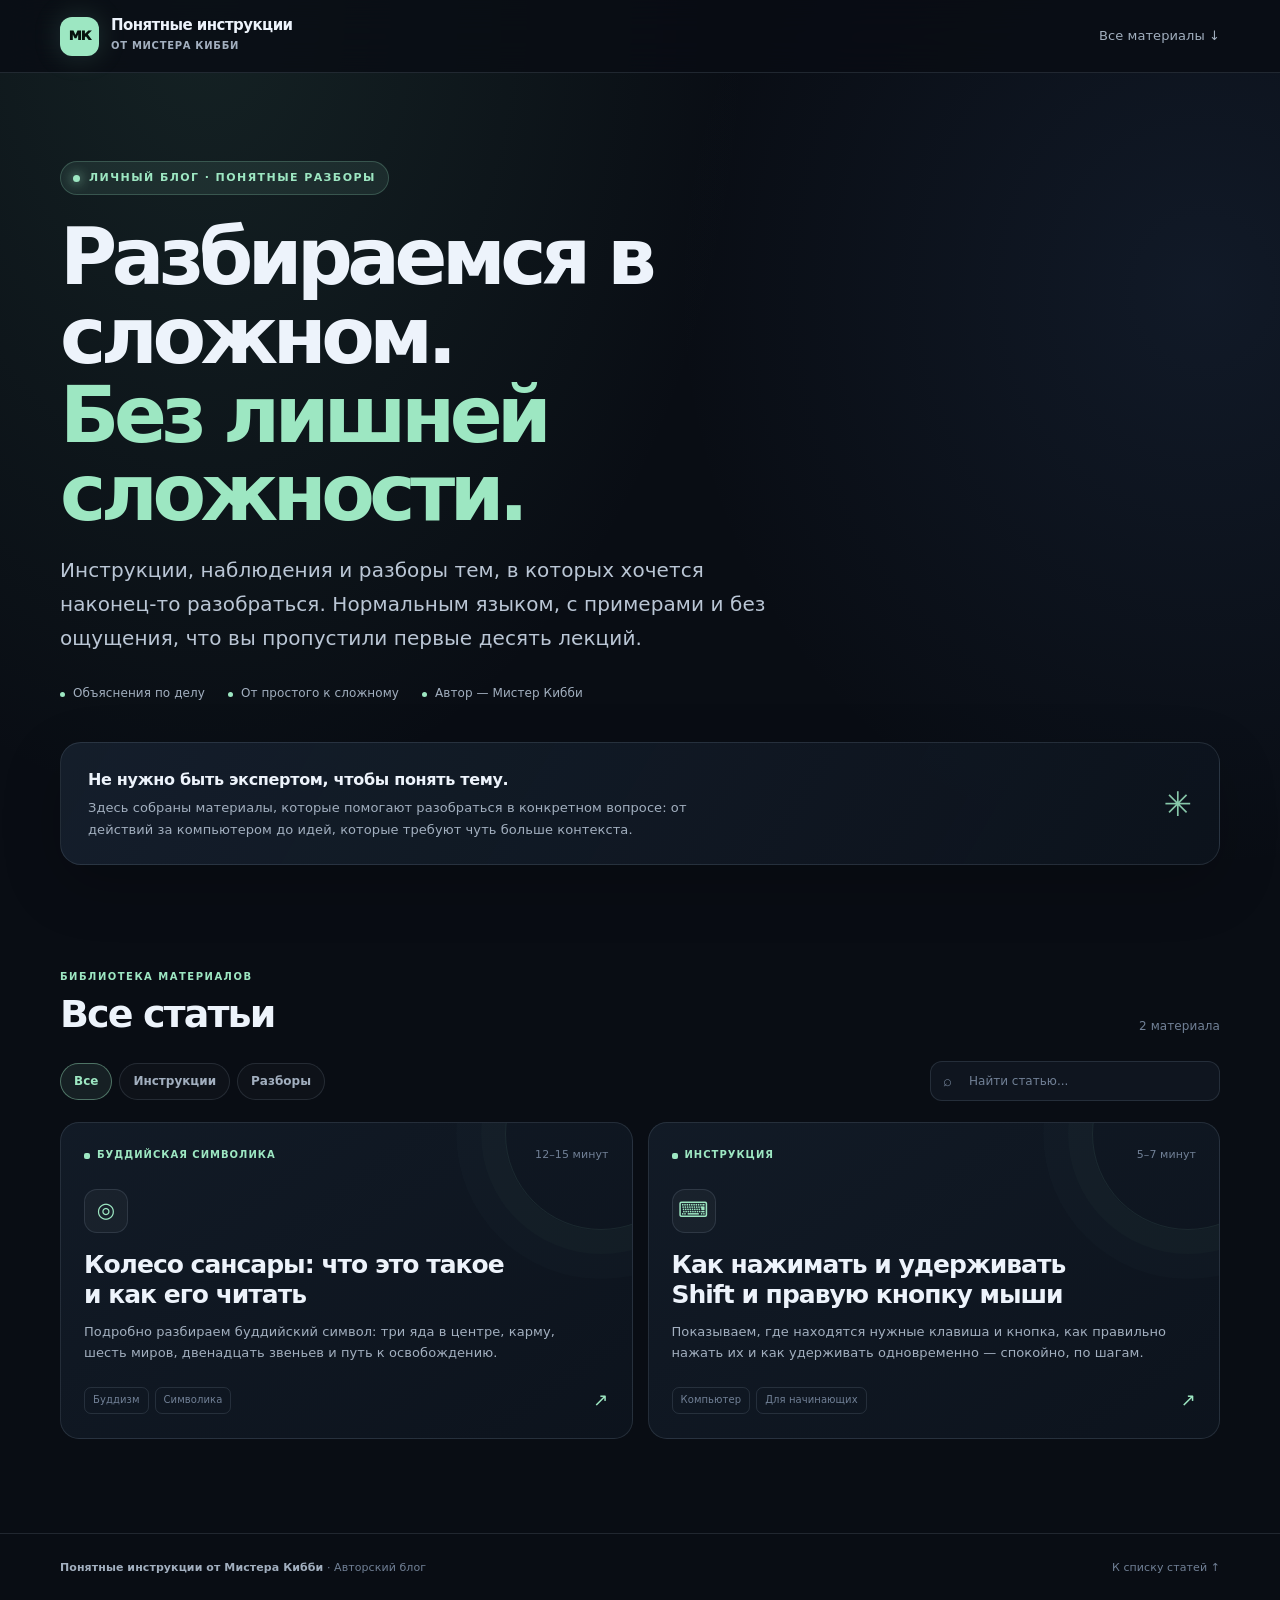
==== index.html @ 91b8ca70 "Fix homepage spacing and article search visibility" ====
<!doctype html>
<html lang="ru">
<head>
  <meta charset="utf-8">
  <meta name="viewport" content="width=device-width, initial-scale=1">
  <meta name="color-scheme" content="dark">
  <meta name="theme-color" content="#090d14">
  <meta name="description" content="Понятные инструкции, разборы и интересные темы от Мистера Кибби. Объясняю сложное простым языком — без лишнего шума.">
  <title>Понятные инструкции от Мистера Кибби</title>
  <link rel="canonical" href="https://paulkibby.github.io/shift-guide/">
  <meta property="og:title" content="Понятные инструкции от Мистера Кибби">
  <meta property="og:description" content="Инструкции, разборы и интересные темы — понятно, спокойно и по делу.">
  <meta property="og:type" content="website">
  <style>
    :root {
      color-scheme: dark;
      --bg: #090d14;
      --surface: #101722;
      --surface-raised: #141e2b;
      --surface-hover: #192636;
      --text: #edf3fb;
      --muted: #a2afbf;
      --subtle: #718096;
      --line: rgba(174,194,218,.14);
      --accent: #9de7c2;
      --accent-soft: rgba(157,231,194,.09);
      --blue: #91baff;
      --amber: #ffd28a;
      --max: 1160px;
    }
    * { box-sizing: border-box; }
    html { scroll-behavior: smooth; }
    body {
      margin: 0;
      min-height: 100vh;
      color: var(--text);
      background:
        radial-gradient(ellipse at 16% 0%, rgba(80,143,119,.16), transparent 34rem),
        radial-gradient(ellipse at 94% 18%, rgba(74,116,180,.12), transparent 33rem),
        var(--bg);
      font: 16px/1.65 Inter, ui-sans-serif, system-ui, -apple-system, BlinkMacSystemFont, "Segoe UI", sans-serif;
      letter-spacing: .005em;
    }
    a { color: inherit; text-decoration: none; }
    a:focus-visible, button:focus-visible, input:focus-visible {
      outline: 2px solid var(--accent);
      outline-offset: 4px;
    }
    button, input { font: inherit; }
    .wrap { width: min(var(--max), calc(100% - 44px)); margin-inline: auto; }
    .topbar {
      position: sticky; top: 0; z-index: 20;
      background: rgba(9,13,20,.82);
      backdrop-filter: blur(18px);
      border-bottom: 1px solid var(--line);
    }
    .topbar-inner { min-height: 72px; display: flex; align-items: center; justify-content: space-between; gap: 22px; }
    .brand { display: inline-flex; align-items: center; gap: 12px; min-width: 0; font-weight: 780; letter-spacing: -.035em; }
    .brand-mark {
      width: 39px; height: 39px; display: grid; place-items: center; flex: 0 0 auto;
      border-radius: 12px; color: #07120d; background: var(--accent);
      font-size: 13px; font-weight: 950; letter-spacing: -.08em;
      box-shadow: 0 0 28px rgba(157,231,194,.17);
    }
    .brand-name { display: block; line-height: 1.15; font-size: 15px; }
    .brand-by { display: block; margin-top: 4px; color: var(--muted); font-size: 10px; font-weight: 650; letter-spacing: .07em; text-transform: uppercase; }
    .top-link { color: var(--muted); font-size: 13px; }
    .top-link:hover { color: var(--accent); }
    .hero { padding: 88px 0 61px; }
    .eyebrow {
      display: inline-flex; align-items: center; gap: 9px;
      padding: 7px 12px; border: 1px solid rgba(157,231,194,.22);
      border-radius: 999px; background: var(--accent-soft);
      color: var(--accent); font-size: 11px; font-weight: 850;
      letter-spacing: .13em; text-transform: uppercase;
    }
    .eyebrow::before { content: ""; width: 7px; height: 7px; border-radius: 50%; background: var(--accent); box-shadow: 0 0 12px var(--accent); }
    h1 { max-width: 850px; margin: 23px 0 17px; font-size: clamp(43px,7vw,78px); line-height: 1.01; letter-spacing: -.07em; }
    h1 span { color: var(--accent); }
    .hero-copy { max-width: 710px; color: #bac6d5; font-size: clamp(17px,2vw,20px); line-height: 1.7; }
    .hero-bottom { display: flex; flex-wrap: wrap; align-items: center; gap: 12px 23px; margin-top: 29px; color: var(--muted); font-size: 12px; }
    .hero-bottom span { display: inline-flex; align-items: center; gap: 8px; }
    .dot { width: 5px; height: 5px; border-radius: 50%; background: var(--accent); }
    .intro-panel {
      display: grid; grid-template-columns: minmax(0,1fr) auto; align-items: center; gap: 28px;
      margin-top: 38px;
      padding: 24px 27px; border: 1px solid var(--line); border-radius: 21px;
      background: linear-gradient(120deg,rgba(21,31,44,.96),rgba(13,20,30,.82));
      box-shadow: 0 20px 60px rgba(0,0,0,.2);
    }
    .intro-panel strong { display: block; margin-bottom: 4px; font-size: 16px; letter-spacing: -.02em; }
    .intro-panel p { max-width: 650px; margin: 0; color: var(--muted); font-size: 13px; }
    .intro-mark { color: var(--accent); font-size: 34px; opacity: .85; }
    .library { padding: 43px 0 94px; }
    .library-head { display: flex; align-items: end; justify-content: space-between; gap: 24px; margin-bottom: 22px; }
    .section-kicker { color: var(--accent); font-size: 10px; font-weight: 850; letter-spacing: .15em; text-transform: uppercase; }
    h2 { margin: 7px 0 0; font-size: clamp(27px,4vw,38px); letter-spacing: -.05em; line-height: 1.15; }
    .count { color: var(--subtle); font-size: 12px; white-space: nowrap; }
    .toolbar { display: flex; align-items: center; justify-content: space-between; gap: 14px; margin: 25px 0 21px; }
    .filters { display: flex; flex-wrap: wrap; gap: 7px; }
    .filter {
      border: 1px solid var(--line); border-radius: 999px; padding: 8px 13px;
      color: var(--muted); background: rgba(255,255,255,.025);
      cursor: pointer; font-size: 12px; font-weight: 700; transition: .18s ease;
    }
    .filter:hover { border-color: rgba(157,231,194,.45); color: var(--text); }
    .filter[aria-pressed="true"] { border-color: rgba(157,231,194,.42); color: var(--accent); background: var(--accent-soft); }
    .search { position: relative; width: min(100%,290px); }
    .search input {
      width: 100%; min-height: 40px; padding: 9px 13px 9px 38px;
      border: 1px solid var(--line); border-radius: 12px;
      background: rgba(16,23,34,.88); color: var(--text); font-size: 12px;
    }
    .search input::placeholder { color: var(--subtle); }
    .search-icon { position: absolute; left: 13px; top: 50%; transform: translateY(-50%); color: var(--subtle); font-size: 15px; pointer-events: none; }
    .article-grid { display: grid; grid-template-columns: repeat(2,minmax(0,1fr)); gap: 15px; }
    .article-card {
      position: relative; display: flex; flex-direction: column; min-height: 290px;
      overflow: hidden; padding: 23px; border: 1px solid var(--line); border-radius: 19px;
      background: linear-gradient(145deg,rgba(18,27,39,.98),rgba(13,20,30,.96));
      transition: transform .2s ease,border-color .2s ease,background .2s ease;
    }
    .article-card:hover { transform: translateY(-3px); border-color: rgba(157,231,194,.34); background: linear-gradient(145deg,#172333,#101925); }
    .article-card[hidden] { display: none !important; }
    .article-card::after {
      content: ""; position: absolute; right: -65px; top: -85px; width: 190px; height: 190px;
      border: 1px solid rgba(157,231,194,.09); border-radius: 50%;
      box-shadow: 0 0 0 24px rgba(157,231,194,.018),0 0 0 49px rgba(157,231,194,.012);
      pointer-events: none;
    }
    .card-top { display: flex; align-items: center; justify-content: space-between; gap: 10px; }
    .category {
      display: inline-flex; align-items: center; gap: 7px;
      color: var(--accent); font-size: 10px; font-weight: 850;
      letter-spacing: .1em; text-transform: uppercase;
    }
    .category::before { content: ""; width: 6px; height: 6px; border-radius: 2px; background: currentColor; }
    .read-time { color: var(--subtle); font-size: 11px; }
    .card-icon {
      display: grid; place-items: center; width: 44px; height: 44px; margin: 24px 0 17px;
      border: 1px solid var(--line); border-radius: 13px;
      background: rgba(255,255,255,.035); color: var(--accent); font-size: 21px;
    }
    .article-card h3 { max-width: 440px; margin: 0 0 10px; font-size: clamp(20px,2.5vw,25px); line-height: 1.22; letter-spacing: -.04em; }
    .article-card p { max-width: 510px; margin: 0; color: var(--muted); font-size: 13px; line-height: 1.65; }
    .card-bottom { display: flex; align-items: center; justify-content: space-between; gap: 12px; margin-top: auto; padding-top: 22px; }
    .tags { display: flex; flex-wrap: wrap; gap: 6px; }
    .tag { padding: 4px 8px; border: 1px solid var(--line); border-radius: 7px; color: var(--subtle); font-size: 10px; }
    .card-arrow { color: var(--accent); font-size: 18px; transition: transform .18s ease; }
    .article-card:hover .card-arrow { transform: translateX(4px); }
    .empty {
      display: none; padding: 35px 20px; border: 1px dashed var(--line);
      border-radius: 16px; color: var(--muted); text-align: center; font-size: 13px;
    }
    .empty.visible { display: block; }
    footer { border-top: 1px solid var(--line); padding: 25px 0 35px; color: var(--subtle); font-size: 11px; }
    .footer-inner { display: flex; flex-wrap: wrap; justify-content: space-between; gap: 15px; }
    .footer-inner strong { color: var(--muted); font-weight: 700; }
    @media (max-width: 760px) {
      .hero { padding: 65px 0 45px; }
      .intro-panel { grid-template-columns: 1fr; gap: 10px; margin-top: 28px; }
      .intro-mark { display: none; }
      .toolbar { align-items: stretch; flex-direction: column-reverse; }
      .search { width: 100%; }
      .article-grid { grid-template-columns: 1fr; }
      .article-card { min-height: 260px; }
    }
    @media (max-width: 480px) {
      .wrap { width: min(100% - 28px,var(--max)); }
      .topbar-inner { min-height: 64px; }
      .brand-name { font-size: 13px; }
      .top-link { font-size: 11px; }
      .hero { padding-top: 54px; }
      h1 { font-size: clamp(41px,12vw,58px); }
      .intro-panel { padding: 19px; }
      .library { padding-top: 35px; }
      .library-head { align-items: start; flex-direction: column; gap: 7px; }
      .article-card { padding: 19px; }
    }
    @media (prefers-reduced-motion: reduce) {
      *,*::before,*::after { scroll-behavior: auto !important; transition-duration: .01ms !important; }
    }
  </style>
  <script type="application/ld+json">
  {
    "@context": "https://schema.org",
    "@type": "Blog",
    "name": "Понятные инструкции от Мистера Кибби",
    "description": "Инструкции, разборы и интересные темы простым языком.",
    "inLanguage": "ru"
  }
  </script>
</head>
<body>
  <header class="topbar">
    <div class="wrap topbar-inner">
      <a class="brand" href="./" aria-label="Понятные инструкции от Мистера Кибби">
        <span class="brand-mark">МК</span>
        <span><span class="brand-name">Понятные инструкции</span><span class="brand-by">от Мистера Кибби</span></span>
      </a>
      <a class="top-link" href="#articles">Все материалы ↓</a>
    </div>
  </header>

  <main>
    <section class="hero wrap">
      <div class="eyebrow">Личный блог · понятные разборы</div>
      <h1>Разбираемся в сложном.<br><span>Без лишней сложности.</span></h1>
      <p class="hero-copy">Инструкции, наблюдения и разборы тем, в которых хочется наконец-то разобраться. Нормальным языком, с примерами и без ощущения, что вы пропустили первые десять лекций.</p>
      <div class="hero-bottom">
        <span><i class="dot"></i> Объяснения по делу</span>
        <span><i class="dot"></i> От простого к сложному</span>
        <span><i class="dot"></i> Автор — Мистер Кибби</span>
      </div>
      <div class="intro-panel">
        <div>
          <strong>Не нужно быть экспертом, чтобы понять тему.</strong>
          <p>Здесь собраны материалы, которые помогают разобраться в конкретном вопросе: от действий за компьютером до идей, которые требуют чуть больше контекста.</p>
        </div>
        <div class="intro-mark" aria-hidden="true">✳</div>
      </div>
    </section>

    <section class="library wrap" id="articles" aria-labelledby="articles-title">
      <div class="library-head">
        <div>
          <div class="section-kicker">Библиотека материалов</div>
          <h2 id="articles-title">Все статьи</h2>
        </div>
        <div class="count" id="result-count" aria-live="polite">2 материала</div>
      </div>

      <div class="toolbar">
        <div class="filters" role="group" aria-label="Фильтр по типу материала">
          <button class="filter" type="button" data-filter="all" aria-pressed="true">Все</button>
          <button class="filter" type="button" data-filter="guide" aria-pressed="false">Инструкции</button>
          <button class="filter" type="button" data-filter="ideas" aria-pressed="false">Разборы</button>
        </div>
        <label class="search">
          <span class="search-icon" aria-hidden="true">⌕</span>
          <input id="article-search" type="search" placeholder="Найти статью..." autocomplete="off" aria-label="Поиск по статьям">
        </label>
      </div>

      <div class="article-grid" id="article-grid">
        <a class="article-card" href="articles/wheel-of-samsara.html" data-category="ideas" data-search="колесо сансары бхавачакра буддизм перерождение карма шесть миров двенадцать звеньев">
          <div class="card-top">
            <span class="category">Буддийская символика</span>
            <span class="read-time">12–15 минут</span>
          </div>
          <div class="card-icon" aria-hidden="true">◎</div>
          <h3>Колесо сансары: что это такое и как его читать</h3>
          <p>Подробно разбираем буддийский символ: три яда в центре, карму, шесть миров, двенадцать звеньев и путь к освобождению.</p>
          <div class="card-bottom">
            <span class="tags"><span class="tag">Буддизм</span><span class="tag">Символика</span></span>
            <span class="card-arrow" aria-hidden="true">↗</span>
          </div>
        </a>

        <a class="article-card" href="articles/shift-and-right-click.html" data-category="guide" data-search="shift правая кнопка мыши пк компьютер клавиатура удерживать инструкция">
          <div class="card-top">
            <span class="category">Инструкция</span>
            <span class="read-time">5–7 минут</span>
          </div>
          <div class="card-icon" aria-hidden="true">⌨</div>
          <h3>Как нажимать и удерживать Shift и правую кнопку мыши</h3>
          <p>Показываем, где находятся нужные клавиша и кнопка, как правильно нажать их и как удерживать одновременно — спокойно, по шагам.</p>
          <div class="card-bottom">
            <span class="tags"><span class="tag">Компьютер</span><span class="tag">Для начинающих</span></span>
            <span class="card-arrow" aria-hidden="true">↗</span>
          </div>
        </a>
      </div>

      <div class="empty" id="empty-state">По этому запросу ничего не нашлось. Попробуйте изменить формулировку или выбрать другую категорию.</div>
    </section>
  </main>

  <footer>
    <div class="wrap footer-inner">
      <span><strong>Понятные инструкции от Мистера Кибби</strong> · Авторский блог</span>
      <a href="#articles">К списку статей ↑</a>
    </div>
  </footer>

  <script>
    (() => {
      const cards = [...document.querySelectorAll(".article-card")];
      const buttons = [...document.querySelectorAll("[data-filter]")];
      const search = document.getElementById("article-search");
      const count = document.getElementById("result-count");
      const empty = document.getElementById("empty-state");
      let activeFilter = "all";

      const update = () => {
        const query = search.value.trim().toLocaleLowerCase("ru");
        let visible = 0;

        cards.forEach((card) => {
          const categoryMatches = activeFilter === "all" || card.dataset.category === activeFilter;
          const textMatches = (card.dataset.search + " " + card.innerText).toLocaleLowerCase("ru").includes(query);
          const show = categoryMatches && textMatches;
          card.hidden = !show;
          if (show) visible++;
        });

        count.textContent = visible + (visible === 1 ? " материал" : visible >= 2 && visible <= 4 ? " материала" : " материалов");
        empty.classList.toggle("visible", visible === 0);
      };

      buttons.forEach((button) => {
        button.addEventListener("click", () => {
          activeFilter = button.dataset.filter;
          buttons.forEach((item) => item.setAttribute("aria-pressed", String(item === button)));
          update();
        });
      });

      search.addEventListener("input", update);
      update();
    })();
  </script>
</body>
</html>
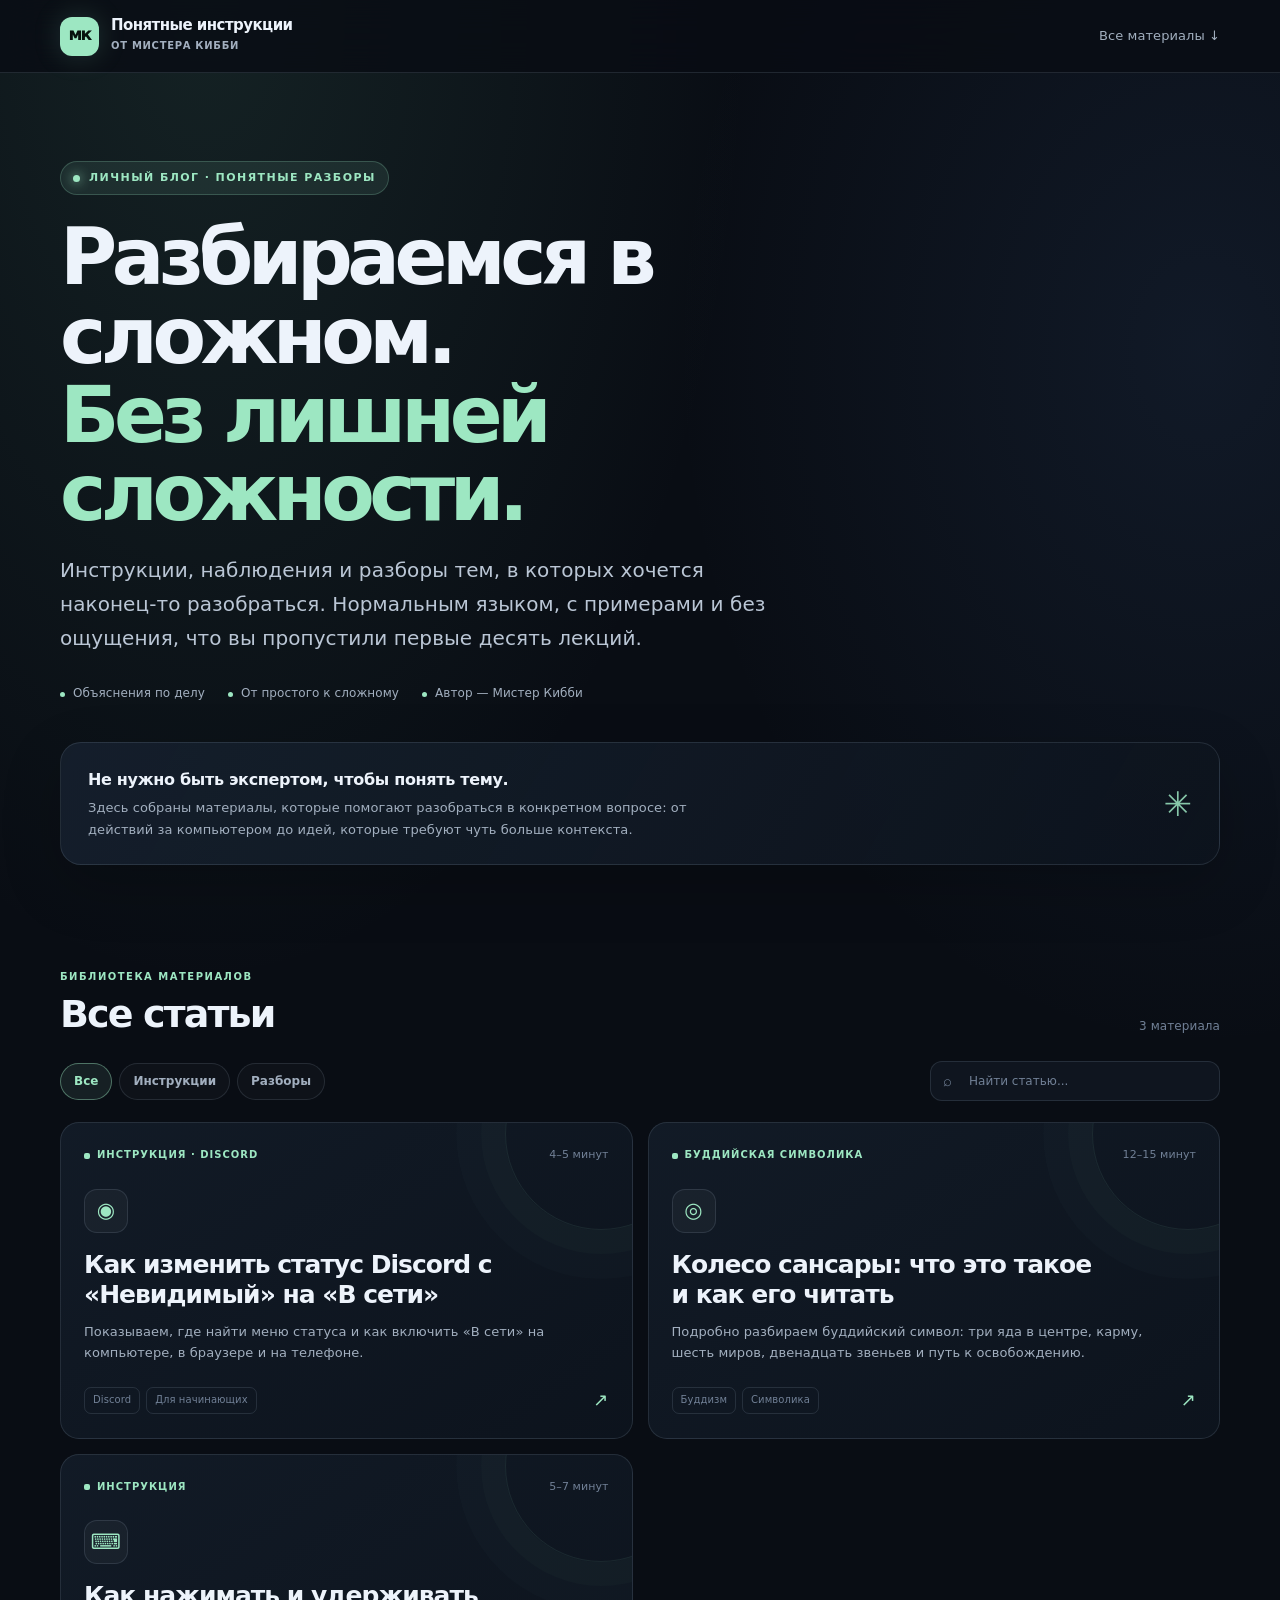
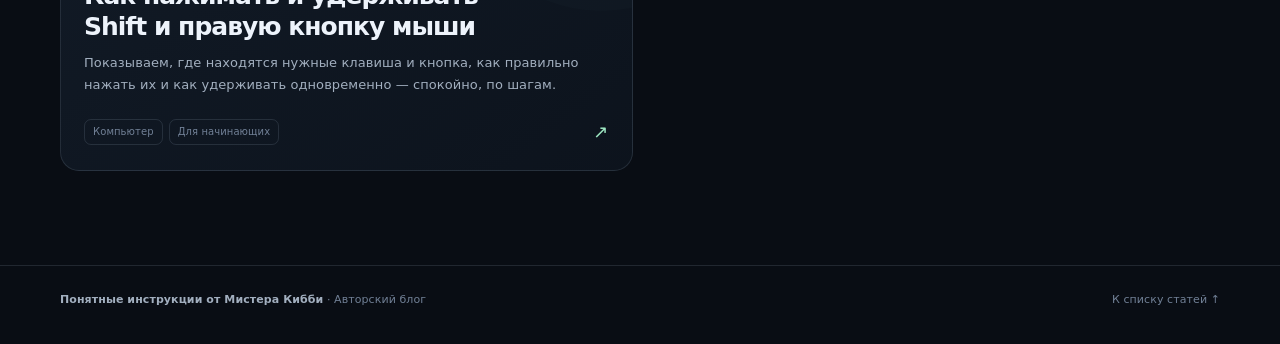
==== commit 5fe17722: "Add Discord guide to article index" ====
--- a/index.html
+++ b/index.html
@@ -227,7 +227,7 @@
           <div class="section-kicker">Библиотека материалов</div>
           <h2 id="articles-title">Все статьи</h2>
         </div>
-        <div class="count" id="result-count" aria-live="polite">2 материала</div>
+        <div class="count" id="result-count" aria-live="polite">3 материала</div>
       </div>
 
       <div class="toolbar">
@@ -243,6 +243,20 @@
       </div>
 
       <div class="article-grid" id="article-grid">
+        <a class="article-card" href="articles/discord-invisible-to-online.html" data-category="guide" data-search="discord статус невидимый в сети online invisible сменить изменить статус компьютер телефон android iphone">
+          <div class="card-top">
+            <span class="category">Инструкция · Discord</span>
+            <span class="read-time">4–5 минут</span>
+          </div>
+          <div class="card-icon" aria-hidden="true">◉</div>
+          <h3>Как изменить статус Discord с «Невидимый» на «В сети»</h3>
+          <p>Показываем, где найти меню статуса и как включить «В сети» на компьютере, в браузере и на телефоне.</p>
+          <div class="card-bottom">
+            <span class="tags"><span class="tag">Discord</span><span class="tag">Для начинающих</span></span>
+            <span class="card-arrow" aria-hidden="true">↗</span>
+          </div>
+        </a>
+
         <a class="article-card" href="articles/wheel-of-samsara.html" data-category="ideas" data-search="колесо сансары бхавачакра буддизм перерождение карма шесть миров двенадцать звеньев">
           <div class="card-top">
             <span class="category">Буддийская символика</span>
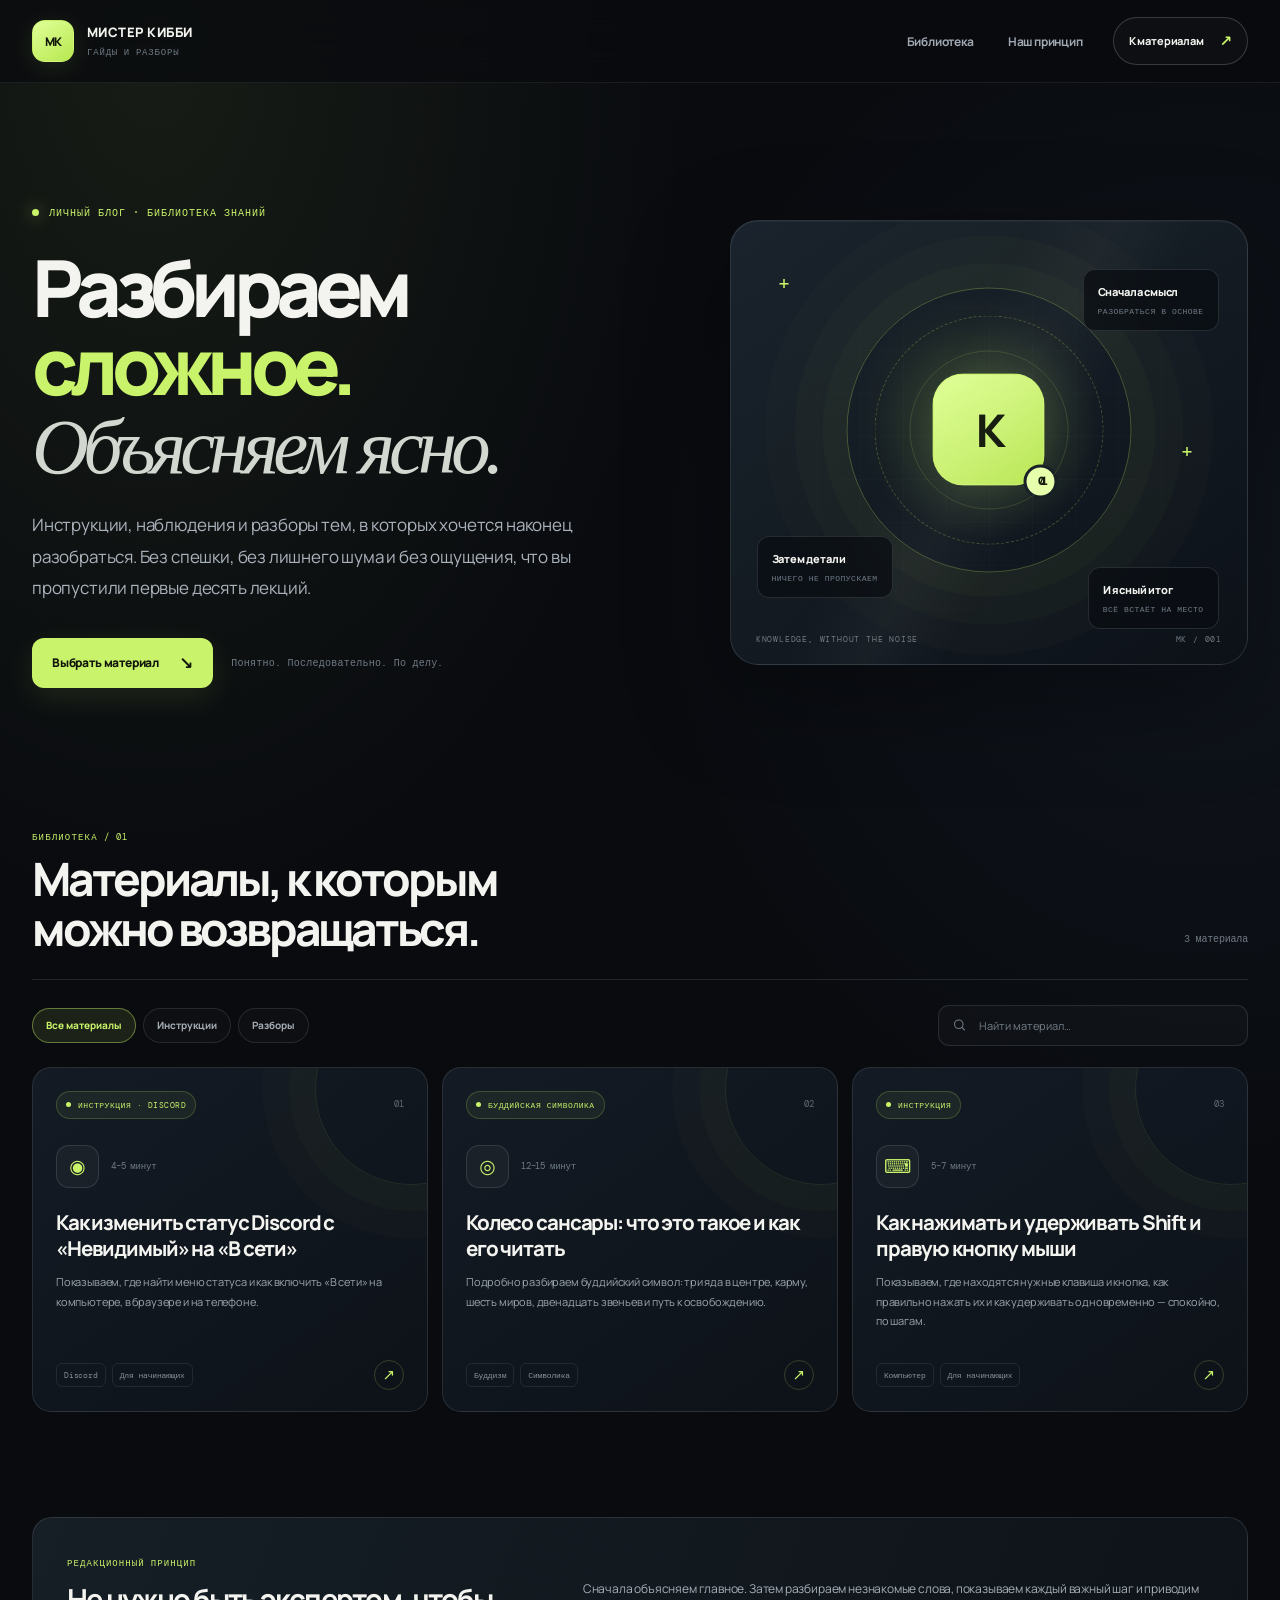
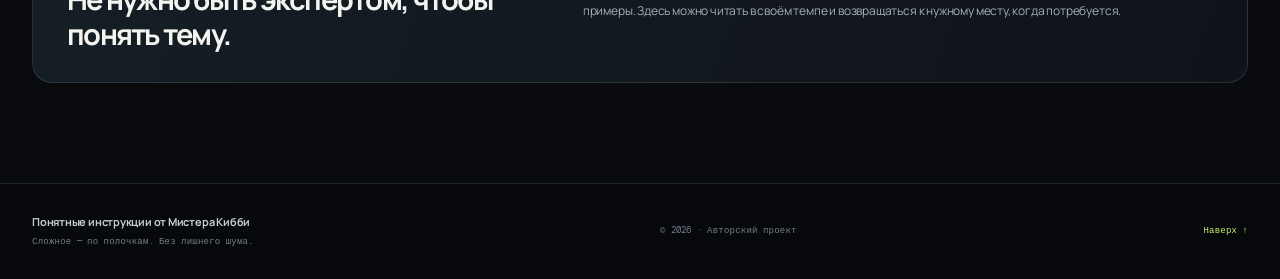
==== commit 5ad4ca5e: "Redesign site and separate content from presentation" ====
--- a/index.html
+++ b/index.html
@@ -4,335 +4,71 @@
   <meta charset="utf-8">
   <meta name="viewport" content="width=device-width, initial-scale=1">
   <meta name="color-scheme" content="dark">
-  <meta name="theme-color" content="#090d14">
-  <meta name="description" content="Понятные инструкции, разборы и интересные темы от Мистера Кибби. Объясняю сложное простым языком — без лишнего шума.">
-  <title>Понятные инструкции от Мистера Кибби</title>
+  <meta name="theme-color" content="#090b0f">
+  <meta name="description" content="Инструкции, понятные разборы и интересные темы от Мистера Кибби. Сложное — по полочкам, спокойно и без лишнего шума.">
+  <title>Мистер Кибби — понятные инструкции и разборы</title>
   <link rel="canonical" href="https://paulkibby.github.io/shift-guide/">
-  <meta property="og:title" content="Понятные инструкции от Мистера Кибби">
-  <meta property="og:description" content="Инструкции, разборы и интересные темы — понятно, спокойно и по делу.">
+  <meta property="og:title" content="Мистер Кибби — понятные инструкции и разборы">
+  <meta property="og:description" content="Подробные инструкции и разборы тем, в которых хочется наконец разобраться.">
   <meta property="og:type" content="website">
-  <style>
-    :root {
-      color-scheme: dark;
-      --bg: #090d14;
-      --surface: #101722;
-      --surface-raised: #141e2b;
-      --surface-hover: #192636;
-      --text: #edf3fb;
-      --muted: #a2afbf;
-      --subtle: #718096;
-      --line: rgba(174,194,218,.14);
-      --accent: #9de7c2;
-      --accent-soft: rgba(157,231,194,.09);
-      --blue: #91baff;
-      --amber: #ffd28a;
-      --max: 1160px;
-    }
-    * { box-sizing: border-box; }
-    html { scroll-behavior: smooth; }
-    body {
-      margin: 0;
-      min-height: 100vh;
-      color: var(--text);
-      background:
-        radial-gradient(ellipse at 16% 0%, rgba(80,143,119,.16), transparent 34rem),
-        radial-gradient(ellipse at 94% 18%, rgba(74,116,180,.12), transparent 33rem),
-        var(--bg);
-      font: 16px/1.65 Inter, ui-sans-serif, system-ui, -apple-system, BlinkMacSystemFont, "Segoe UI", sans-serif;
-      letter-spacing: .005em;
-    }
-    a { color: inherit; text-decoration: none; }
-    a:focus-visible, button:focus-visible, input:focus-visible {
-      outline: 2px solid var(--accent);
-      outline-offset: 4px;
-    }
-    button, input { font: inherit; }
-    .wrap { width: min(var(--max), calc(100% - 44px)); margin-inline: auto; }
-    .topbar {
-      position: sticky; top: 0; z-index: 20;
-      background: rgba(9,13,20,.82);
-      backdrop-filter: blur(18px);
-      border-bottom: 1px solid var(--line);
-    }
-    .topbar-inner { min-height: 72px; display: flex; align-items: center; justify-content: space-between; gap: 22px; }
-    .brand { display: inline-flex; align-items: center; gap: 12px; min-width: 0; font-weight: 780; letter-spacing: -.035em; }
-    .brand-mark {
-      width: 39px; height: 39px; display: grid; place-items: center; flex: 0 0 auto;
-      border-radius: 12px; color: #07120d; background: var(--accent);
-      font-size: 13px; font-weight: 950; letter-spacing: -.08em;
-      box-shadow: 0 0 28px rgba(157,231,194,.17);
-    }
-    .brand-name { display: block; line-height: 1.15; font-size: 15px; }
-    .brand-by { display: block; margin-top: 4px; color: var(--muted); font-size: 10px; font-weight: 650; letter-spacing: .07em; text-transform: uppercase; }
-    .top-link { color: var(--muted); font-size: 13px; }
-    .top-link:hover { color: var(--accent); }
-    .hero { padding: 88px 0 61px; }
-    .eyebrow {
-      display: inline-flex; align-items: center; gap: 9px;
-      padding: 7px 12px; border: 1px solid rgba(157,231,194,.22);
-      border-radius: 999px; background: var(--accent-soft);
-      color: var(--accent); font-size: 11px; font-weight: 850;
-      letter-spacing: .13em; text-transform: uppercase;
-    }
-    .eyebrow::before { content: ""; width: 7px; height: 7px; border-radius: 50%; background: var(--accent); box-shadow: 0 0 12px var(--accent); }
-    h1 { max-width: 850px; margin: 23px 0 17px; font-size: clamp(43px,7vw,78px); line-height: 1.01; letter-spacing: -.07em; }
-    h1 span { color: var(--accent); }
-    .hero-copy { max-width: 710px; color: #bac6d5; font-size: clamp(17px,2vw,20px); line-height: 1.7; }
-    .hero-bottom { display: flex; flex-wrap: wrap; align-items: center; gap: 12px 23px; margin-top: 29px; color: var(--muted); font-size: 12px; }
-    .hero-bottom span { display: inline-flex; align-items: center; gap: 8px; }
-    .dot { width: 5px; height: 5px; border-radius: 50%; background: var(--accent); }
-    .intro-panel {
-      display: grid; grid-template-columns: minmax(0,1fr) auto; align-items: center; gap: 28px;
-      margin-top: 38px;
-      padding: 24px 27px; border: 1px solid var(--line); border-radius: 21px;
-      background: linear-gradient(120deg,rgba(21,31,44,.96),rgba(13,20,30,.82));
-      box-shadow: 0 20px 60px rgba(0,0,0,.2);
-    }
-    .intro-panel strong { display: block; margin-bottom: 4px; font-size: 16px; letter-spacing: -.02em; }
-    .intro-panel p { max-width: 650px; margin: 0; color: var(--muted); font-size: 13px; }
-    .intro-mark { color: var(--accent); font-size: 34px; opacity: .85; }
-    .library { padding: 43px 0 94px; }
-    .library-head { display: flex; align-items: end; justify-content: space-between; gap: 24px; margin-bottom: 22px; }
-    .section-kicker { color: var(--accent); font-size: 10px; font-weight: 850; letter-spacing: .15em; text-transform: uppercase; }
-    h2 { margin: 7px 0 0; font-size: clamp(27px,4vw,38px); letter-spacing: -.05em; line-height: 1.15; }
-    .count { color: var(--subtle); font-size: 12px; white-space: nowrap; }
-    .toolbar { display: flex; align-items: center; justify-content: space-between; gap: 14px; margin: 25px 0 21px; }
-    .filters { display: flex; flex-wrap: wrap; gap: 7px; }
-    .filter {
-      border: 1px solid var(--line); border-radius: 999px; padding: 8px 13px;
-      color: var(--muted); background: rgba(255,255,255,.025);
-      cursor: pointer; font-size: 12px; font-weight: 700; transition: .18s ease;
-    }
-    .filter:hover { border-color: rgba(157,231,194,.45); color: var(--text); }
-    .filter[aria-pressed="true"] { border-color: rgba(157,231,194,.42); color: var(--accent); background: var(--accent-soft); }
-    .search { position: relative; width: min(100%,290px); }
-    .search input {
-      width: 100%; min-height: 40px; padding: 9px 13px 9px 38px;
-      border: 1px solid var(--line); border-radius: 12px;
-      background: rgba(16,23,34,.88); color: var(--text); font-size: 12px;
-    }
-    .search input::placeholder { color: var(--subtle); }
-    .search-icon { position: absolute; left: 13px; top: 50%; transform: translateY(-50%); color: var(--subtle); font-size: 15px; pointer-events: none; }
-    .article-grid { display: grid; grid-template-columns: repeat(2,minmax(0,1fr)); gap: 15px; }
-    .article-card {
-      position: relative; display: flex; flex-direction: column; min-height: 290px;
-      overflow: hidden; padding: 23px; border: 1px solid var(--line); border-radius: 19px;
-      background: linear-gradient(145deg,rgba(18,27,39,.98),rgba(13,20,30,.96));
-      transition: transform .2s ease,border-color .2s ease,background .2s ease;
-    }
-    .article-card:hover { transform: translateY(-3px); border-color: rgba(157,231,194,.34); background: linear-gradient(145deg,#172333,#101925); }
-    .article-card[hidden] { display: none !important; }
-    .article-card::after {
-      content: ""; position: absolute; right: -65px; top: -85px; width: 190px; height: 190px;
-      border: 1px solid rgba(157,231,194,.09); border-radius: 50%;
-      box-shadow: 0 0 0 24px rgba(157,231,194,.018),0 0 0 49px rgba(157,231,194,.012);
-      pointer-events: none;
-    }
-    .card-top { display: flex; align-items: center; justify-content: space-between; gap: 10px; }
-    .category {
-      display: inline-flex; align-items: center; gap: 7px;
-      color: var(--accent); font-size: 10px; font-weight: 850;
-      letter-spacing: .1em; text-transform: uppercase;
-    }
-    .category::before { content: ""; width: 6px; height: 6px; border-radius: 2px; background: currentColor; }
-    .read-time { color: var(--subtle); font-size: 11px; }
-    .card-icon {
-      display: grid; place-items: center; width: 44px; height: 44px; margin: 24px 0 17px;
-      border: 1px solid var(--line); border-radius: 13px;
-      background: rgba(255,255,255,.035); color: var(--accent); font-size: 21px;
-    }
-    .article-card h3 { max-width: 440px; margin: 0 0 10px; font-size: clamp(20px,2.5vw,25px); line-height: 1.22; letter-spacing: -.04em; }
-    .article-card p { max-width: 510px; margin: 0; color: var(--muted); font-size: 13px; line-height: 1.65; }
-    .card-bottom { display: flex; align-items: center; justify-content: space-between; gap: 12px; margin-top: auto; padding-top: 22px; }
-    .tags { display: flex; flex-wrap: wrap; gap: 6px; }
-    .tag { padding: 4px 8px; border: 1px solid var(--line); border-radius: 7px; color: var(--subtle); font-size: 10px; }
-    .card-arrow { color: var(--accent); font-size: 18px; transition: transform .18s ease; }
-    .article-card:hover .card-arrow { transform: translateX(4px); }
-    .empty {
-      display: none; padding: 35px 20px; border: 1px dashed var(--line);
-      border-radius: 16px; color: var(--muted); text-align: center; font-size: 13px;
-    }
-    .empty.visible { display: block; }
-    footer { border-top: 1px solid var(--line); padding: 25px 0 35px; color: var(--subtle); font-size: 11px; }
-    .footer-inner { display: flex; flex-wrap: wrap; justify-content: space-between; gap: 15px; }
-    .footer-inner strong { color: var(--muted); font-weight: 700; }
-    @media (max-width: 760px) {
-      .hero { padding: 65px 0 45px; }
-      .intro-panel { grid-template-columns: 1fr; gap: 10px; margin-top: 28px; }
-      .intro-mark { display: none; }
-      .toolbar { align-items: stretch; flex-direction: column-reverse; }
-      .search { width: 100%; }
-      .article-grid { grid-template-columns: 1fr; }
-      .article-card { min-height: 260px; }
-    }
-    @media (max-width: 480px) {
-      .wrap { width: min(100% - 28px,var(--max)); }
-      .topbar-inner { min-height: 64px; }
-      .brand-name { font-size: 13px; }
-      .top-link { font-size: 11px; }
-      .hero { padding-top: 54px; }
-      h1 { font-size: clamp(41px,12vw,58px); }
-      .intro-panel { padding: 19px; }
-      .library { padding-top: 35px; }
-      .library-head { align-items: start; flex-direction: column; gap: 7px; }
-      .article-card { padding: 19px; }
-    }
-    @media (prefers-reduced-motion: reduce) {
-      *,*::before,*::after { scroll-behavior: auto !important; transition-duration: .01ms !important; }
-    }
-  </style>
+  <meta property="og:locale" content="ru_RU">
+  <link rel="preconnect" href="https://fonts.googleapis.com">
+  <link rel="preconnect" href="https://fonts.gstatic.com" crossorigin>
+  <link href="https://fonts.googleapis.com/css2?family=DM+Mono:wght@400;500&family=Manrope:wght@400;500;600;700;800&display=swap" rel="stylesheet">
+  <link rel="stylesheet" href="./assets/css/tokens.css">
+  <link rel="stylesheet" href="./assets/css/site.css">
+  <script defer src="./assets/js/site.js"></script>
   <script type="application/ld+json">
-  {
-    "@context": "https://schema.org",
-    "@type": "Blog",
-    "name": "Понятные инструкции от Мистера Кибби",
-    "description": "Инструкции, разборы и интересные темы простым языком.",
-    "inLanguage": "ru"
-  }
+  {"@context":"https://schema.org","@type":"Blog","name":"Понятные инструкции от Мистера Кибби","description":"Инструкции, разборы и интересные темы простым языком.","inLanguage":"ru"}
   </script>
 </head>
-<body>
-  <header class="topbar">
-    <div class="wrap topbar-inner">
-      <a class="brand" href="./" aria-label="Понятные инструкции от Мистера Кибби">
-        <span class="brand-mark">МК</span>
-        <span><span class="brand-name">Понятные инструкции</span><span class="brand-by">от Мистера Кибби</span></span>
-      </a>
-      <a class="top-link" href="#articles">Все материалы ↓</a>
-    </div>
-  </header>
-
-  <main>
-    <section class="hero wrap">
-      <div class="eyebrow">Личный блог · понятные разборы</div>
-      <h1>Разбираемся в сложном.<br><span>Без лишней сложности.</span></h1>
-      <p class="hero-copy">Инструкции, наблюдения и разборы тем, в которых хочется наконец-то разобраться. Нормальным языком, с примерами и без ощущения, что вы пропустили первые десять лекций.</p>
-      <div class="hero-bottom">
-        <span><i class="dot"></i> Объяснения по делу</span>
-        <span><i class="dot"></i> От простого к сложному</span>
-        <span><i class="dot"></i> Автор — Мистер Кибби</span>
+<body data-page="home">
+  <div data-site-header></div>
+  <main id="top">
+    <section class="home-hero wrap">
+      <div class="home-hero-copy">
+        <div class="home-kicker">Личный блог · библиотека знаний</div>
+        <h1 class="home-title">Разбираем<br><span class="title-accent">сложное.</span><br><span class="title-italic">Объясняем ясно.</span></h1>
+        <p class="home-description">Инструкции, наблюдения и разборы тем, в которых хочется наконец разобраться. Без спешки, без лишнего шума и без ощущения, что вы пропустили первые десять лекций.</p>
+        <div class="hero-actions">
+          <a class="button-primary" href="#articles">Выбрать материал <span aria-hidden="true">↘</span></a>
+          <span class="hero-footnote">Понятно. Последовательно. По делу.</span>
+        </div>
       </div>
-      <div class="intro-panel">
-        <div>
-          <strong>Не нужно быть экспертом, чтобы понять тему.</strong>
-          <p>Здесь собраны материалы, которые помогают разобраться в конкретном вопросе: от действий за компьютером до идей, которые требуют чуть больше контекста.</p>
-        </div>
-        <div class="intro-mark" aria-hidden="true">✳</div>
+      <div class="hero-visual" aria-hidden="true">
+        <div class="visual-grid"></div>
+        <span class="visual-cross cross-one">+</span><span class="visual-cross cross-two">+</span>
+        <div class="visual-orbit"><div class="visual-core">К<small>01</small></div></div>
+        <div class="visual-note note-one"><strong>Сначала смысл</strong><span>Разобраться в основе</span></div>
+        <div class="visual-note note-two"><strong>Затем детали</strong><span>Ничего не пропускаем</span></div>
+        <div class="visual-note note-three"><strong>И ясный итог</strong><span>Всё встаёт на место</span></div>
+        <div class="visual-caption"><span>KNOWLEDGE, WITHOUT THE NOISE</span><span>MK / 001</span></div>
       </div>
     </section>
-
-    <section class="library wrap" id="articles" aria-labelledby="articles-title">
-      <div class="library-head">
-        <div>
-          <div class="section-kicker">Библиотека материалов</div>
-          <h2 id="articles-title">Все статьи</h2>
+    <section class="library-section wrap" id="articles" aria-labelledby="library-title">
+      <div class="library-heading">
+        <div><span class="section-overline">Библиотека / 01</span><h2 id="library-title">Материалы, к которым<br>можно возвращаться.</h2></div>
+        <div class="library-count" id="result-count" aria-live="polite">Загружаем каталог…</div>
+      </div>
+      <div class="library-toolbar">
+        <div class="filter-group" role="group" aria-label="Фильтр материалов">
+          <button class="filter-button" type="button" data-filter="all" aria-pressed="true">Все материалы</button>
+          <button class="filter-button" type="button" data-filter="guide" aria-pressed="false">Инструкции</button>
+          <button class="filter-button" type="button" data-filter="ideas" aria-pressed="false">Разборы</button>
         </div>
-        <div class="count" id="result-count" aria-live="polite">3 материала</div>
-      </div>
-
-      <div class="toolbar">
-        <div class="filters" role="group" aria-label="Фильтр по типу материала">
-          <button class="filter" type="button" data-filter="all" aria-pressed="true">Все</button>
-          <button class="filter" type="button" data-filter="guide" aria-pressed="false">Инструкции</button>
-          <button class="filter" type="button" data-filter="ideas" aria-pressed="false">Разборы</button>
-        </div>
-        <label class="search">
-          <span class="search-icon" aria-hidden="true">⌕</span>
-          <input id="article-search" type="search" placeholder="Найти статью..." autocomplete="off" aria-label="Поиск по статьям">
+        <label class="search-field">
+          <svg viewBox="0 0 24 24" fill="none" stroke="currentColor" stroke-width="1.7" aria-hidden="true"><circle cx="10.8" cy="10.8" r="6.8"></circle><path d="m16 16 4.5 4.5"></path></svg>
+          <input id="article-search" type="search" placeholder="Найти материал…" autocomplete="off" aria-label="Поиск по материалам">
         </label>
       </div>
-
-      <div class="article-grid" id="article-grid">
-        <a class="article-card" href="articles/discord-invisible-to-online.html" data-category="guide" data-search="discord статус невидимый в сети online invisible сменить изменить статус компьютер телефон android iphone">
-          <div class="card-top">
-            <span class="category">Инструкция · Discord</span>
-            <span class="read-time">4–5 минут</span>
-          </div>
-          <div class="card-icon" aria-hidden="true">◉</div>
-          <h3>Как изменить статус Discord с «Невидимый» на «В сети»</h3>
-          <p>Показываем, где найти меню статуса и как включить «В сети» на компьютере, в браузере и на телефоне.</p>
-          <div class="card-bottom">
-            <span class="tags"><span class="tag">Discord</span><span class="tag">Для начинающих</span></span>
-            <span class="card-arrow" aria-hidden="true">↗</span>
-          </div>
-        </a>
-
-        <a class="article-card" href="articles/wheel-of-samsara.html" data-category="ideas" data-search="колесо сансары бхавачакра буддизм перерождение карма шесть миров двенадцать звеньев">
-          <div class="card-top">
-            <span class="category">Буддийская символика</span>
-            <span class="read-time">12–15 минут</span>
-          </div>
-          <div class="card-icon" aria-hidden="true">◎</div>
-          <h3>Колесо сансары: что это такое и как его читать</h3>
-          <p>Подробно разбираем буддийский символ: три яда в центре, карму, шесть миров, двенадцать звеньев и путь к освобождению.</p>
-          <div class="card-bottom">
-            <span class="tags"><span class="tag">Буддизм</span><span class="tag">Символика</span></span>
-            <span class="card-arrow" aria-hidden="true">↗</span>
-          </div>
-        </a>
-
-        <a class="article-card" href="articles/shift-and-right-click.html" data-category="guide" data-search="shift правая кнопка мыши пк компьютер клавиатура удерживать инструкция">
-          <div class="card-top">
-            <span class="category">Инструкция</span>
-            <span class="read-time">5–7 минут</span>
-          </div>
-          <div class="card-icon" aria-hidden="true">⌨</div>
-          <h3>Как нажимать и удерживать Shift и правую кнопку мыши</h3>
-          <p>Показываем, где находятся нужные клавиша и кнопка, как правильно нажать их и как удерживать одновременно — спокойно, по шагам.</p>
-          <div class="card-bottom">
-            <span class="tags"><span class="tag">Компьютер</span><span class="tag">Для начинающих</span></span>
-            <span class="card-arrow" aria-hidden="true">↗</span>
-          </div>
-        </a>
-      </div>
-
-      <div class="empty" id="empty-state">По этому запросу ничего не нашлось. Попробуйте изменить формулировку или выбрать другую категорию.</div>
+      <div class="article-grid" id="article-grid" aria-live="polite"></div>
+      <div class="empty-state" id="empty-state">По этому запросу ничего не нашлось. Попробуйте изменить формулировку или выбрать другую категорию.</div>
+    </section>
+    <section class="principle-band wrap" id="about">
+      <div><span class="principle-label">Редакционный принцип</span><h2>Не нужно быть экспертом, чтобы понять тему.</h2></div>
+      <p>Сначала объясняем главное. Затем разбираем незнакомые слова, показываем каждый важный шаг и приводим примеры. Здесь можно читать в своём темпе и возвращаться к нужному месту, когда потребуется.</p>
     </section>
   </main>
-
-  <footer>
-    <div class="wrap footer-inner">
-      <span><strong>Понятные инструкции от Мистера Кибби</strong> · Авторский блог</span>
-      <a href="#articles">К списку статей ↑</a>
-    </div>
-  </footer>
-
-  <script>
-    (() => {
-      const cards = [...document.querySelectorAll(".article-card")];
-      const buttons = [...document.querySelectorAll("[data-filter]")];
-      const search = document.getElementById("article-search");
-      const count = document.getElementById("result-count");
-      const empty = document.getElementById("empty-state");
-      let activeFilter = "all";
-
-      const update = () => {
-        const query = search.value.trim().toLocaleLowerCase("ru");
-        let visible = 0;
-
-        cards.forEach((card) => {
-          const categoryMatches = activeFilter === "all" || card.dataset.category === activeFilter;
-          const textMatches = (card.dataset.search + " " + card.innerText).toLocaleLowerCase("ru").includes(query);
-          const show = categoryMatches && textMatches;
-          card.hidden = !show;
-          if (show) visible++;
-        });
-
-        count.textContent = visible + (visible === 1 ? " материал" : visible >= 2 && visible <= 4 ? " материала" : " материалов");
-        empty.classList.toggle("visible", visible === 0);
-      };
-
-      buttons.forEach((button) => {
-        button.addEventListener("click", () => {
-          activeFilter = button.dataset.filter;
-          buttons.forEach((item) => item.setAttribute("aria-pressed", String(item === button)));
-          update();
-        });
-      });
-
-      search.addEventListener("input", update);
-      update();
-    })();
-  </script>
+  <div data-site-footer></div>
 </body>
 </html>
--- a/assets/css/tokens.css
+++ b/assets/css/tokens.css
@@ -0,0 +1,29 @@
+/* Mr. Kibby Guides — global design tokens */
+:root {
+  color-scheme: dark;
+  --color-bg: #090b0f;
+  --color-bg-elevated: #0e1218;
+  --color-surface: #121820;
+  --color-surface-raised: #18212b;
+  --color-surface-hover: #202c38;
+  --color-text: #f3f4ef;
+  --color-muted: #a5adb5;
+  --color-subtle: #707b86;
+  --color-line: rgba(220, 230, 237, .12);
+  --color-line-strong: rgba(220, 230, 237, .2);
+  --color-accent: #c9f36a;
+  --color-accent-strong: #dcff85;
+  --color-accent-soft: rgba(201, 243, 106, .1);
+  --color-blue: #9bbcf5;
+  --color-amber: #edc27c;
+  --font-sans: "Manrope", Inter, ui-sans-serif, system-ui, -apple-system, BlinkMacSystemFont, "Segoe UI", sans-serif;
+  --font-mono: "DM Mono", "SFMono-Regular", Consolas, monospace;
+  --content-width: 1240px;
+  --reading-width: 780px;
+  --radius-sm: 10px;
+  --radius-md: 16px;
+  --radius-lg: 24px;
+  --radius-xl: 30px;
+  --shadow-soft: 0 24px 80px rgba(0, 0, 0, .32);
+  --ease-out: cubic-bezier(.2, .75, .25, 1);
+}
--- a/assets/css/site.css
+++ b/assets/css/site.css
@@ -0,0 +1,280 @@
+/* Mr. Kibby Guides — shared visual system. Keep global design here. */
+:root {
+  --bg: var(--color-bg); --surface: var(--color-surface); --surface-raised: var(--color-surface-raised);
+  --surface-hover: var(--color-surface-hover); --text: var(--color-text); --muted: var(--color-muted);
+  --subtle: var(--color-subtle); --line: var(--color-line); --accent: var(--color-accent);
+  --accent-soft: var(--color-accent-soft); --max: var(--content-width);
+}
+* { box-sizing: border-box; }
+html { scroll-behavior: smooth; scroll-padding-top: 105px; }
+body {
+  margin: 0; min-height: 100vh; color: var(--color-text);
+  background: radial-gradient(ellipse at 12% 2%, rgba(201,243,106,.075), transparent 34rem),
+    radial-gradient(ellipse at 94% 30%, rgba(102,145,204,.075), transparent 35rem), var(--color-bg);
+  font-family: var(--font-sans); font-size: 15px; line-height: 1.75; letter-spacing: -.012em;
+  -webkit-font-smoothing: antialiased; text-rendering: optimizeLegibility;
+}
+body::before {
+  content: ""; position: fixed; z-index: -1; inset: 0; pointer-events: none; opacity: .19;
+  background-image: linear-gradient(rgba(255,255,255,.025) 1px, transparent 1px),
+    linear-gradient(90deg, rgba(255,255,255,.025) 1px, transparent 1px);
+  background-size: 72px 72px; mask-image: linear-gradient(to bottom, black, transparent 76%);
+}
+img, svg { max-width: 100%; }
+a { color: inherit; text-decoration: none; }
+button, input { font: inherit; }
+button, a, input { -webkit-tap-highlight-color: transparent; }
+a:focus-visible, button:focus-visible, input:focus-visible, summary:focus-visible { outline: 2px solid var(--color-accent); outline-offset: 4px; }
+::selection { color: #10140b; background: var(--color-accent); }
+.wrap { width: min(var(--content-width), calc(100% - 64px)); margin-inline: auto; }
+[hidden] { display: none !important; }
+
+/* Shared header */
+.topbar { position: sticky; z-index: 50; top: 0; border-bottom: 1px solid rgba(220,230,237,.08); background: rgba(9,11,15,.78); backdrop-filter: blur(22px); -webkit-backdrop-filter: blur(22px); }
+.topbar-inner { min-height: 82px; display: flex; align-items: center; justify-content: space-between; gap: 30px; }
+.brand { display: inline-flex; align-items: center; gap: 13px; min-width: 0; letter-spacing: -.04em; }
+.brand-mark {
+  width: 42px; height: 42px; display: grid; place-items: center; flex: 0 0 auto;
+  border: 1px solid rgba(201,243,106,.35); border-radius: 13px; color: #10150a;
+  background: linear-gradient(145deg, #e0ff98, #b7e84f); box-shadow: 0 5px 26px rgba(201,243,106,.12);
+  font-size: 12px; font-weight: 900; letter-spacing: -.08em;
+}
+.brand-copy { display: grid; gap: 1px; }
+.brand-copy strong { color: var(--color-text); font-size: 13px; font-weight: 850; letter-spacing: .035em; }
+.brand-copy small { color: var(--color-subtle); font-family: var(--font-mono); font-size: 9px; letter-spacing: .09em; }
+.site-nav { display: flex; align-items: center; gap: 34px; margin-left: auto; }
+.site-nav a { color: #a1a9b2; font-size: 12px; font-weight: 700; transition: color .2s ease; }
+.site-nav a:hover { color: var(--color-text); }
+.top-link {
+  display: inline-flex; align-items: center; gap: 16px; padding: 10px 15px;
+  border: 1px solid var(--color-line-strong); border-radius: 999px; color: var(--color-text);
+  background: rgba(255,255,255,.025); font-size: 11px; font-weight: 750;
+  transition: border-color .2s ease, background .2s ease, transform .2s ease;
+}
+.top-link span { color: var(--color-accent); font-size: 15px; }
+.top-link:hover { transform: translateY(-1px); border-color: rgba(201,243,106,.45); background: var(--color-accent-soft); }
+
+/* Home hero */
+.home-hero {
+  display: grid; grid-template-columns: minmax(0, 1.08fr) minmax(390px, .92fr);
+  align-items: center; gap: clamp(42px, 7vw, 106px);
+  padding-top: clamp(76px, 9vw, 130px); padding-bottom: clamp(76px, 9vw, 124px);
+}
+.home-hero-copy { max-width: 690px; }
+.home-kicker, .section-kicker, .eyebrow {
+  display: inline-flex; align-items: center; gap: 10px; color: var(--color-accent);
+  font-family: var(--font-mono); font-size: 10px; font-weight: 500; letter-spacing: .1em;
+  line-height: 1.5; text-transform: uppercase;
+}
+.home-kicker::before { content: ""; width: 7px; height: 7px; border-radius: 50%; background: var(--color-accent); box-shadow: 0 0 16px rgba(201,243,106,.65); }
+.home-title { margin: 25px 0 23px; max-width: 760px; color: var(--color-text); font-size: clamp(49px, 6.15vw, 84px); font-weight: 800; letter-spacing: -.085em; line-height: .99; }
+.home-title .title-accent { color: var(--color-accent); }
+.home-title .title-italic { color: #d2d7d0; font-family: Georgia, "Times New Roman", serif; font-weight: 400; font-style: italic; letter-spacing: -.075em; }
+.home-description { max-width: 575px; margin: 0; color: #aab2bb; font-size: clamp(15px, 1.5vw, 17px); line-height: 1.85; }
+.hero-actions { display: flex; align-items: center; flex-wrap: wrap; gap: 18px; margin-top: 34px; }
+.button-primary {
+  display: inline-flex; min-height: 50px; align-items: center; justify-content: center; gap: 20px;
+  padding: 0 19px; border: 1px solid rgba(201,243,106,.55); border-radius: 12px;
+  color: #11160a; background: var(--color-accent); box-shadow: 0 10px 30px rgba(201,243,106,.1);
+  font-size: 12px; font-weight: 850; transition: transform .2s var(--ease-out), background .2s ease, box-shadow .2s ease;
+}
+.button-primary span { font-size: 17px; }
+.button-primary:hover { transform: translateY(-2px); background: var(--color-accent-strong); box-shadow: 0 15px 34px rgba(201,243,106,.16); }
+.hero-footnote { color: var(--color-subtle); font-family: var(--font-mono); font-size: 10px; letter-spacing: .025em; }
+
+/* CSS-only brand artwork */
+.hero-visual {
+  position: relative; min-height: 445px; overflow: hidden; border: 1px solid rgba(220,230,237,.13);
+  border-radius: 28px; background: radial-gradient(circle at 48% 44%, rgba(201,243,106,.13), transparent 34%),
+  linear-gradient(145deg, rgba(27,37,47,.96), rgba(13,18,24,.96));
+  box-shadow: 0 32px 100px rgba(0,0,0,.35), inset 0 1px rgba(255,255,255,.04);
+}
+.hero-visual::after { content: ""; position: absolute; inset: 0; pointer-events: none; background: linear-gradient(120deg, transparent 38%, rgba(255,255,255,.035) 50%, transparent 62%); }
+.visual-grid { position: absolute; inset: 0; opacity: .37; background-image: linear-gradient(rgba(220,230,237,.08) 1px, transparent 1px), linear-gradient(90deg, rgba(220,230,237,.08) 1px, transparent 1px); background-size: 43px 43px; mask-image: radial-gradient(ellipse at center, black, transparent 78%); }
+.visual-orbit {
+  position: absolute; width: 285px; height: 285px; left: 50%; top: 47%; transform: translate(-50%, -50%);
+  border: 1px solid rgba(201,243,106,.28); border-radius: 50%;
+  box-shadow: 0 0 0 24px rgba(201,243,106,.025), 0 0 0 52px rgba(201,243,106,.018), 0 0 0 82px rgba(201,243,106,.012);
+}
+.visual-orbit::before, .visual-orbit::after { content: ""; position: absolute; inset: 27px; border: 1px dashed rgba(201,243,106,.26); border-radius: 50%; }
+.visual-orbit::after { inset: 62px; border-style: solid; opacity: .55; }
+.visual-core {
+  position: absolute; inset: 50%; width: 112px; height: 112px; display: grid; place-items: center;
+  transform: translate(-50%, -50%); border: 1px solid rgba(201,243,106,.55); border-radius: 31px;
+  color: #11160a; background: linear-gradient(145deg, #e0ff98, #b9e653);
+  box-shadow: 0 0 65px rgba(201,243,106,.2); font-size: 45px; font-weight: 850; letter-spacing: -.1em;
+}
+.visual-core small { position: absolute; right: -14px; bottom: -14px; width: 34px; height: 34px; display: grid; place-items: center; border: 3px solid #171f25; border-radius: 50%; color: #12180b; background: #e5ffab; font-family: var(--font-mono); font-size: 11px; font-weight: 700; }
+.visual-note { position: absolute; z-index: 2; display: grid; gap: 3px; padding: 12px 14px; border: 1px solid rgba(220,230,237,.13); border-radius: 12px; background: rgba(10,14,19,.76); backdrop-filter: blur(12px); }
+.visual-note strong { color: var(--color-text); font-size: 11px; font-weight: 800; }
+.visual-note span { color: var(--color-subtle); font-family: var(--font-mono); font-size: 8px; letter-spacing: .06em; text-transform: uppercase; }
+.visual-note.note-one { top: 48px; right: 28px; }
+.visual-note.note-two { left: 26px; bottom: 66px; }
+.visual-note.note-three { right: 28px; bottom: 35px; }
+.visual-cross { position: absolute; width: 17px; height: 17px; color: var(--color-accent); font-family: var(--font-mono); font-size: 20px; }
+.cross-one { left: 47px; top: 45px; }
+.cross-two { right: 49px; top: 48%; }
+.visual-caption { position: absolute; z-index: 2; left: 25px; right: 25px; bottom: 18px; display: flex; justify-content: space-between; gap: 12px; color: rgba(220,230,237,.48); font-family: var(--font-mono); font-size: 8px; letter-spacing: .1em; text-transform: uppercase; }
+
+/* Article catalogue */
+.library-section { padding: 27px 0 105px; }
+.library-heading { display: flex; align-items: end; justify-content: space-between; gap: 24px; padding-bottom: 26px; border-bottom: 1px solid var(--color-line); }
+.section-overline { display: block; margin-bottom: 9px; color: var(--color-accent); font-family: var(--font-mono); font-size: 9px; letter-spacing: .13em; text-transform: uppercase; }
+.library-heading h2 { max-width: 730px; margin: 0; color: var(--color-text); font-size: clamp(29px, 3.7vw, 46px); font-weight: 750; letter-spacing: -.07em; line-height: 1.07; }
+.library-count { padding-bottom: 5px; color: var(--color-subtle); font-family: var(--font-mono); font-size: 10px; white-space: nowrap; }
+.library-toolbar { display: flex; align-items: center; justify-content: space-between; gap: 20px; padding: 25px 0 21px; }
+.filter-group { display: flex; flex-wrap: wrap; gap: 7px; }
+.filter-button { min-height: 35px; padding: 0 13px; border: 1px solid var(--color-line); border-radius: 999px; color: #a3abb3; background: rgba(255,255,255,.02); cursor: pointer; font-size: 10px; font-weight: 750; transition: .18s ease; }
+.filter-button:hover { color: var(--color-text); border-color: var(--color-line-strong); }
+.filter-button[aria-pressed="true"] { border-color: rgba(201,243,106,.42); color: var(--color-accent); background: var(--color-accent-soft); }
+.search-field { position: relative; width: min(100%, 310px); }
+.search-field svg { position: absolute; top: 50%; left: 14px; width: 15px; height: 15px; transform: translateY(-50%); color: var(--color-subtle); pointer-events: none; }
+.search-field input { width: 100%; min-height: 41px; padding: 9px 14px 9px 40px; border: 1px solid var(--color-line); border-radius: 11px; color: var(--color-text); background: rgba(255,255,255,.025); font-size: 11px; transition: border-color .2s ease, background .2s ease; }
+.search-field input::placeholder { color: #737e89; }
+.search-field input:focus { border-color: rgba(201,243,106,.45); background: rgba(255,255,255,.04); outline: none; }
+.article-grid { display: grid; grid-template-columns: repeat(3, minmax(0, 1fr)); gap: 14px; }
+.article-card {
+  position: relative; display: flex; min-height: 345px; flex-direction: column; overflow: hidden;
+  padding: 23px 23px 21px; border: 1px solid rgba(220,230,237,.12); border-radius: 19px;
+  background: linear-gradient(145deg, rgba(21,29,38,.92), rgba(14,19,26,.96));
+  transition: transform .25s var(--ease-out), border-color .25s ease, background .25s ease, box-shadow .25s ease;
+}
+.article-card::before { content: ""; position: absolute; top: -75px; right: -80px; width: 190px; height: 190px; border: 1px solid rgba(201,243,106,.1); border-radius: 50%; box-shadow: 0 0 0 26px rgba(201,243,106,.018), 0 0 0 53px rgba(201,243,106,.012); pointer-events: none; transition: transform .4s var(--ease-out); }
+.article-card:hover { transform: translateY(-5px); border-color: rgba(201,243,106,.3); background: linear-gradient(145deg, rgba(29,40,49,.98), rgba(16,23,30,.98)); box-shadow: 0 20px 46px rgba(0,0,0,.23); }
+.article-card:hover::before { transform: scale(1.13); }
+.card-topline, .card-icon-row, .card-bottom { position: relative; z-index: 1; display: flex; align-items: center; justify-content: space-between; gap: 12px; }
+.category-pill { display: inline-flex; align-items: center; gap: 7px; padding: 6px 9px; border: 1px solid rgba(201,243,106,.2); border-radius: 999px; color: var(--color-accent); background: rgba(201,243,106,.06); font-family: var(--font-mono); font-size: 8px; letter-spacing: .065em; text-transform: uppercase; }
+.category-pill::before { content: ""; width: 5px; height: 5px; border-radius: 50%; background: currentColor; }
+.card-number { color: #606a74; font-family: var(--font-mono); font-size: 9px; }
+.card-icon-row { justify-content: flex-start; gap: 12px; margin: 26px 0 21px; }
+.card-icon { width: 43px; height: 43px; display: grid; place-items: center; border: 1px solid rgba(220,230,237,.13); border-radius: 13px; color: var(--color-accent); background: rgba(255,255,255,.035); font-size: 19px; }
+.read-time { color: var(--color-subtle); font-family: var(--font-mono); font-size: 9px; }
+.card-title { position: relative; z-index: 1; margin: 0 0 11px; color: var(--color-text); font-size: clamp(18px, 1.6vw, 22px); font-weight: 750; letter-spacing: -.055em; line-height: 1.27; }
+.card-description { position: relative; z-index: 1; margin: 0; color: #9ba5ae; font-size: 11px; line-height: 1.8; }
+.card-bottom { margin-top: auto; padding-top: 25px; }
+.tags { display: flex; flex-wrap: wrap; gap: 6px; }
+.tag { padding: 4px 7px; border: 1px solid rgba(220,230,237,.09); border-radius: 6px; color: #87919a; font-family: var(--font-mono); font-size: 8px; }
+.card-arrow { display: grid; width: 30px; height: 30px; flex: 0 0 auto; place-items: center; border: 1px solid rgba(201,243,106,.2); border-radius: 50%; color: var(--color-accent); font-size: 15px; transition: transform .2s ease, background .2s ease; }
+.article-card:hover .card-arrow { transform: translate(2px, -2px); background: var(--color-accent-soft); }
+.empty-state { display: none; margin-top: 14px; padding: 34px 20px; border: 1px dashed var(--color-line-strong); border-radius: 16px; color: var(--color-muted); text-align: center; font-size: 12px; }
+.empty-state.visible { display: block; }
+
+/* Editorial principle band */
+.principle-band { display: grid; grid-template-columns: .85fr 1.15fr; gap: 50px; align-items: center; margin-bottom: 100px; padding: 30px 34px; border: 1px solid var(--color-line); border-radius: 20px; background: linear-gradient(110deg, rgba(26,36,43,.8), rgba(16,22,29,.76)); }
+.principle-label { color: var(--color-accent); font-family: var(--font-mono); font-size: 9px; letter-spacing: .12em; text-transform: uppercase; }
+.principle-band h2 { margin: 8px 0 0; font-size: clamp(20px, 2.5vw, 29px); letter-spacing: -.06em; line-height: 1.2; }
+.principle-band p { margin: 0; color: #a7b0b7; font-size: 12px; line-height: 1.85; }
+
+/* Article page layout and content */
+body[data-page="article"] main > .wrap { max-width: 1140px; }
+body[data-page="article"] .hero { max-width: 900px; margin: 0 auto; padding: clamp(60px, 7vw, 91px) 0 43px; border-bottom: 1px solid var(--color-line); }
+body[data-page="article"] .eyebrow { padding: 7px 11px; border: 1px solid rgba(201,243,106,.19); border-radius: 999px; background: var(--color-accent-soft); font-size: 9px; }
+body[data-page="article"] .hero h1 { max-width: 900px; margin: 21px 0 17px; color: var(--color-text); font-size: clamp(37px, 5.2vw, 64px); font-weight: 800; letter-spacing: -.075em; line-height: 1.07; }
+body[data-page="article"] .hero h1 span { color: var(--color-accent); }
+body[data-page="article"] .lead { max-width: 760px; margin: 0; color: #aeb7bf; font-size: clamp(15px, 1.55vw, 17px); line-height: 1.85; }
+.hero-meta { display: flex; flex-wrap: wrap; gap: 8px; margin-top: 25px; }
+.pill { display: inline-flex; align-items: center; min-height: 30px; padding: 5px 10px; border: 1px solid var(--color-line); border-radius: 999px; color: #aab3bb; background: rgba(255,255,255,.025); font-family: var(--font-mono); font-size: 9px; }
+.answer-box, .hero-panel { margin-top: 28px; padding: 21px 23px; border: 1px solid rgba(201,243,106,.22); border-left: 3px solid var(--color-accent); border-radius: 13px; background: linear-gradient(110deg, rgba(201,243,106,.075), rgba(255,255,255,.02)); }
+.answer-box strong, .hero-panel h2 { display: block; margin: 0 0 10px; color: var(--color-accent); font-size: 12px; font-weight: 850; letter-spacing: -.02em; }
+.answer-box p, .hero-panel p { margin: 6px 0 0; color: #c2c9ce; font-size: 12px; line-height: 1.8; }
+.layout { display: grid; grid-template-columns: minmax(190px, 235px) minmax(0, 770px); justify-content: center; align-items: start; gap: clamp(34px, 6vw, 76px); padding: 47px 0 105px; }
+.toc { position: sticky; top: 108px; padding: 19px 17px; border: 1px solid var(--color-line); border-radius: 15px; background: rgba(17,23,30,.75); }
+.toc-title { margin: 0 0 13px; color: var(--color-subtle); font-family: var(--font-mono); font-size: 9px; font-weight: 500; letter-spacing: .11em; text-transform: uppercase; }
+.toc nav { display: grid; gap: 3px; }
+.toc nav a { position: relative; display: block; padding: 8px 9px 8px 12px; border-radius: 7px; color: #929da7; font-size: 10px; line-height: 1.5; transition: color .18s ease, background .18s ease; }
+.toc nav a::before { content: ""; position: absolute; top: 11px; bottom: 11px; left: 0; width: 2px; border-radius: 3px; background: transparent; }
+.toc nav a:hover, .toc nav a.is-active { color: var(--color-text); background: rgba(255,255,255,.035); }
+.toc nav a.is-active::before { background: var(--color-accent); }
+body[data-page="article"] article { min-width: 0; color: #c1c8ce; font-size: 14px; line-height: 1.9; }
+body[data-page="article"] article section { margin: 0 0 54px; scroll-margin-top: 110px; }
+body[data-page="article"] article h2 { margin: 8px 0 16px; color: var(--color-text); font-size: clamp(23px, 2.8vw, 31px); font-weight: 800; letter-spacing: -.06em; line-height: 1.22; }
+body[data-page="article"] article h3 { margin: 28px 0 10px; color: #e4e8e7; font-size: 17px; font-weight: 750; letter-spacing: -.035em; line-height: 1.35; }
+body[data-page="article"] article p { margin: 0 0 15px; }
+body[data-page="article"] article b, body[data-page="article"] article strong { color: #eef1ea; font-weight: 800; }
+body[data-page="article"] article a:not(.end-card a) { color: var(--color-accent); text-decoration: underline; text-decoration-color: rgba(201,243,106,.32); text-underline-offset: 3px; }
+body[data-page="article"] article ul, body[data-page="article"] article ol { padding-left: 22px; margin: 16px 0 22px; }
+body[data-page="article"] article li { margin: 7px 0; padding-left: 3px; }
+.section-kicker { margin-bottom: 8px; font-size: 9px; }
+.callout, .note { margin: 22px 0; padding: 17px 19px; border: 1px solid rgba(155,188,245,.18); border-left: 3px solid var(--color-blue); border-radius: 12px; background: rgba(155,188,245,.055); color: #cbd4df; font-size: 12px; line-height: 1.8; }
+.warn { border-color: rgba(237,194,124,.2); border-left-color: var(--color-amber); background: rgba(237,194,124,.055); }
+.faq { display: grid; gap: 8px; margin-top: 18px; }
+.faq details { padding: 14px 16px; border: 1px solid var(--color-line); border-radius: 11px; background: rgba(255,255,255,.022); }
+.faq summary { color: #e6eae6; cursor: pointer; font-size: 12px; font-weight: 750; }
+.faq details p { margin: 12px 0 0 !important; color: #aab4bc; font-size: 11px; }
+.end-card { display: flex; align-items: center; justify-content: space-between; gap: 22px; margin-top: 28px; padding: 22px; border: 1px solid rgba(201,243,106,.22); border-radius: 15px; background: linear-gradient(110deg, rgba(201,243,106,.09), rgba(255,255,255,.02)); }
+.end-card strong { display: block; margin-bottom: 4px; color: var(--color-text); font-size: 13px; }
+.end-card p { margin: 0 !important; color: #aab4bc; font-size: 11px; }
+.end-card a { flex: 0 0 auto; padding: 9px 12px; border: 1px solid rgba(201,243,106,.3); border-radius: 9px; color: var(--color-accent); font-size: 10px; font-weight: 800; }
+.step-list { display: grid; gap: 11px; margin: 21px 0; }
+.step { border: 1px solid var(--color-line) !important; border-radius: 12px !important; background: rgba(255,255,255,.025) !important; box-shadow: none !important; }
+.step p { margin: 0 !important; }
+
+/* Shared footer and reading progress */
+.site-footer { border-top: 1px solid var(--color-line); background: rgba(7,9,12,.55); }
+.footer-inner { min-height: 95px; display: flex; align-items: center; justify-content: space-between; gap: 22px; color: #747f89; font-family: var(--font-mono); font-size: 9px; letter-spacing: .025em; }
+.footer-brand { display: grid; gap: 3px; }
+.footer-brand strong { color: #c4cbc9; font-family: var(--font-sans); font-size: 11px; letter-spacing: -.02em; }
+.footer-inner a { color: var(--color-accent); transition: opacity .2s ease; }
+.footer-inner a:hover { opacity: .7; }
+.reading-progress { position: fixed; z-index: 60; top: 0; left: 0; width: 100%; height: 2px; pointer-events: none; background: transparent; }
+.reading-progress span { display: block; width: 100%; height: 100%; transform: scaleX(0); transform-origin: left center; background: var(--color-accent); box-shadow: 0 0 10px rgba(201,243,106,.5); }
+.skip-link { position: absolute; z-index: 100; top: -60px; left: 20px; padding: 10px 14px; border-radius: 8px; color: #11160a; background: var(--color-accent); font-size: 12px; font-weight: 800; }
+.skip-link:focus { top: 12px; }
+
+/* Responsive */
+@media (max-width: 1000px) {
+  .home-hero { grid-template-columns: minmax(0, 1fr) minmax(320px, .85fr); gap: 38px; }
+  .hero-visual { min-height: 390px; }
+  .article-grid { grid-template-columns: repeat(2, minmax(0, 1fr)); }
+  .layout { grid-template-columns: 190px minmax(0, 1fr); gap: 30px; }
+}
+@media (max-width: 760px) {
+  .wrap { width: min(var(--content-width), calc(100% - 36px)); }
+  .topbar-inner { min-height: 70px; }
+  .site-nav { display: none; }
+  .home-hero { grid-template-columns: 1fr; padding-top: 72px; padding-bottom: 70px; gap: 38px; }
+  .home-hero-copy { max-width: 720px; }
+  .home-title { font-size: clamp(48px, 10.5vw, 72px); }
+  .hero-visual { min-height: 360px; }
+  .library-heading { align-items: start; flex-direction: column; gap: 9px; }
+  .library-toolbar { align-items: stretch; flex-direction: column-reverse; }
+  .search-field { width: 100%; }
+  .principle-band { grid-template-columns: 1fr; gap: 13px; padding: 25px; }
+  .layout { grid-template-columns: 1fr; gap: 27px; padding-top: 30px; }
+  .toc { position: static; }
+  .toc nav { grid-template-columns: repeat(2, minmax(0, 1fr)); }
+  body[data-page="article"] .hero { padding-top: 58px; }
+}
+@media (max-width: 540px) {
+  .wrap { width: min(var(--content-width), calc(100% - 28px)); }
+  .topbar-inner { min-height: 65px; gap: 10px; }
+  .brand-mark { width: 37px; height: 37px; border-radius: 11px; }
+  .brand-copy strong { font-size: 11px; }
+  .brand-copy small { font-size: 8px; }
+  .top-link { gap: 8px; padding: 8px 10px; font-size: 9px; }
+  .home-hero { padding-top: 58px; }
+  .home-title { margin-top: 20px; font-size: clamp(43px, 12vw, 59px); }
+  .home-description { font-size: 14px; }
+  .hero-visual { min-height: 315px; border-radius: 21px; }
+  .visual-orbit { width: 215px; height: 215px; }
+  .visual-core { width: 86px; height: 86px; border-radius: 24px; font-size: 35px; }
+  .visual-note.note-one { top: 26px; right: 14px; }
+  .visual-note.note-two { left: 12px; bottom: 57px; }
+  .visual-note.note-three { right: 12px; bottom: 22px; }
+  .visual-caption { left: 14px; right: 14px; bottom: 10px; font-size: 7px; }
+  .library-section { padding-bottom: 65px; }
+  .library-toolbar { padding-top: 18px; }
+  .article-grid { grid-template-columns: 1fr; }
+  .article-card { min-height: 300px; padding: 20px; }
+  .principle-band { margin-bottom: 65px; }
+  body[data-page="article"] .hero h1 { font-size: clamp(36px, 10.5vw, 48px); }
+  .hero-meta { gap: 6px; }
+  .pill { font-size: 8px; }
+  .answer-box, .hero-panel { padding: 17px; }
+  .toc nav { grid-template-columns: 1fr; }
+  body[data-page="article"] article { font-size: 13px; }
+  body[data-page="article"] article section { margin-bottom: 42px; }
+  .end-card { align-items: flex-start; flex-direction: column; }
+  .footer-inner { align-items: flex-start; flex-direction: column; justify-content: center; padding-top: 22px; padding-bottom: 22px; }
+}
+@media (prefers-reduced-motion: reduce) { *, *::before, *::after { scroll-behavior: auto !important; transition-duration: .01ms !important; animation-duration: .01ms !important; } }
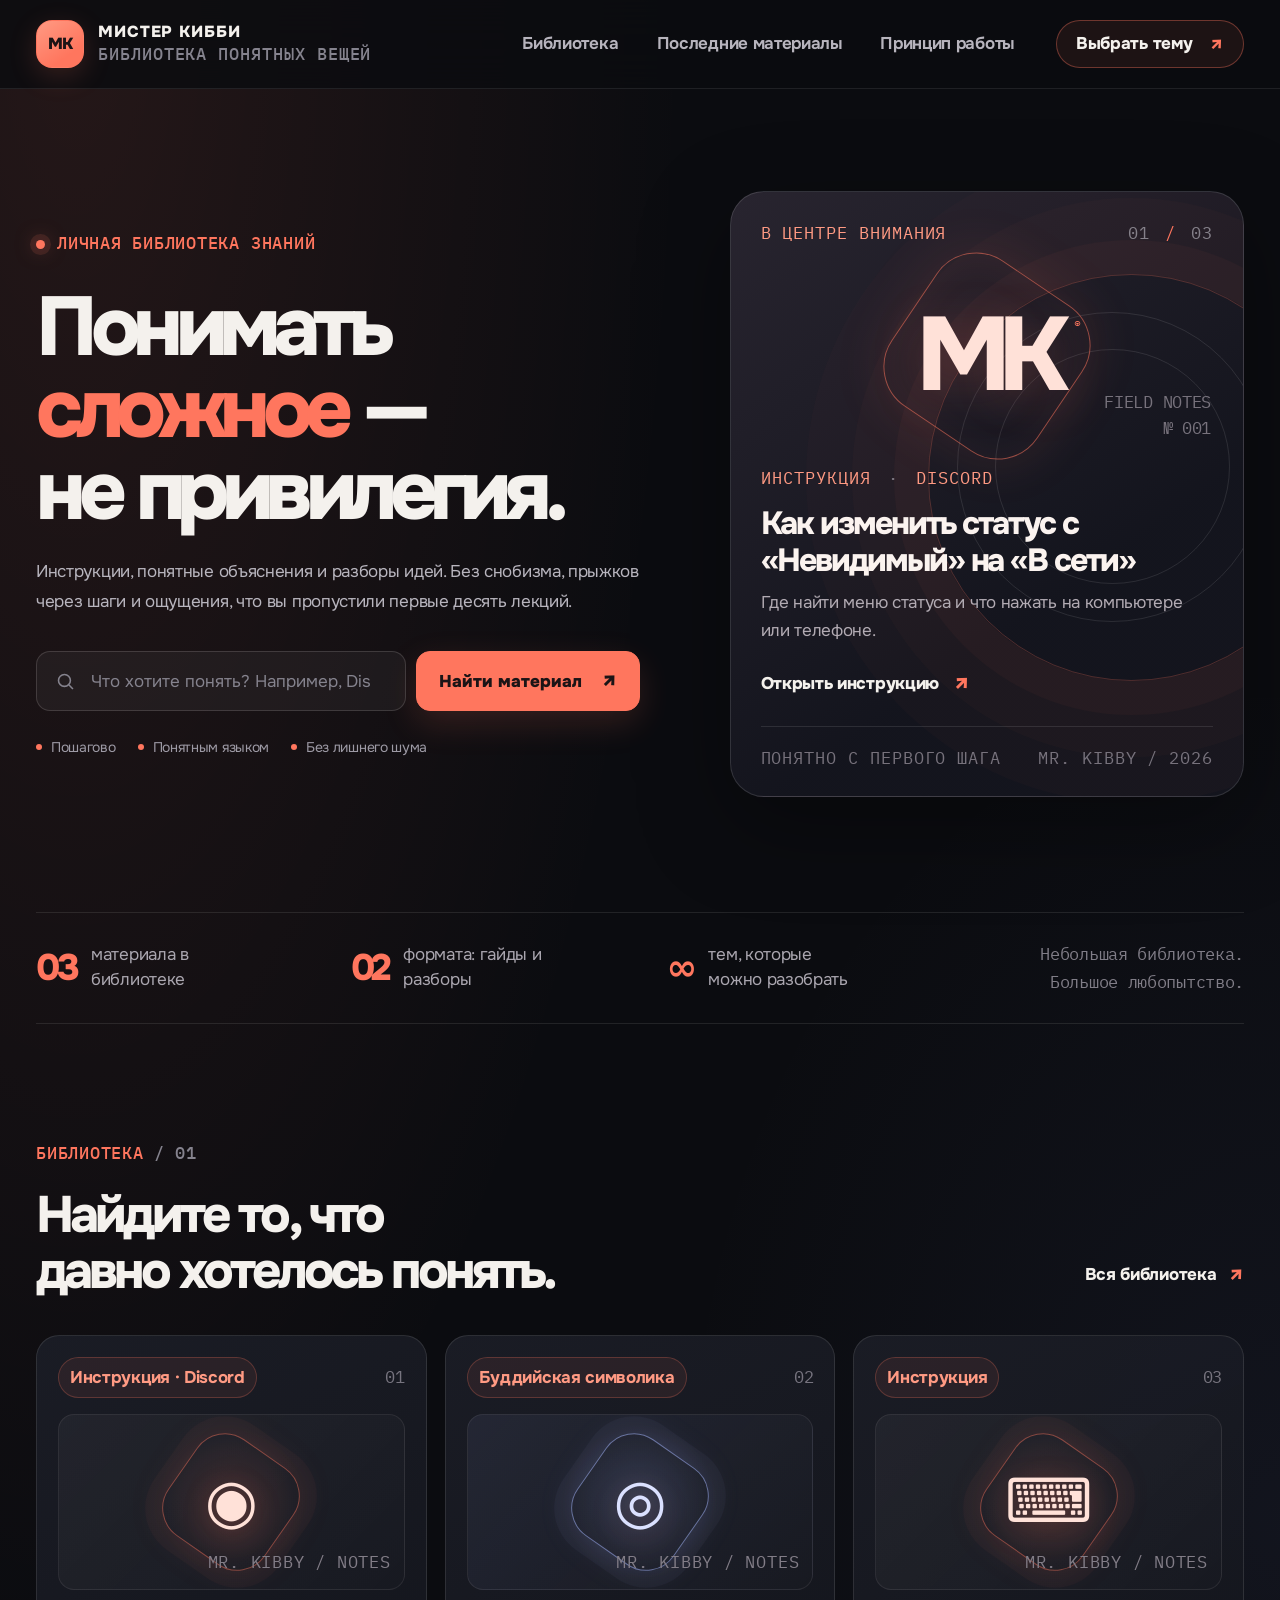
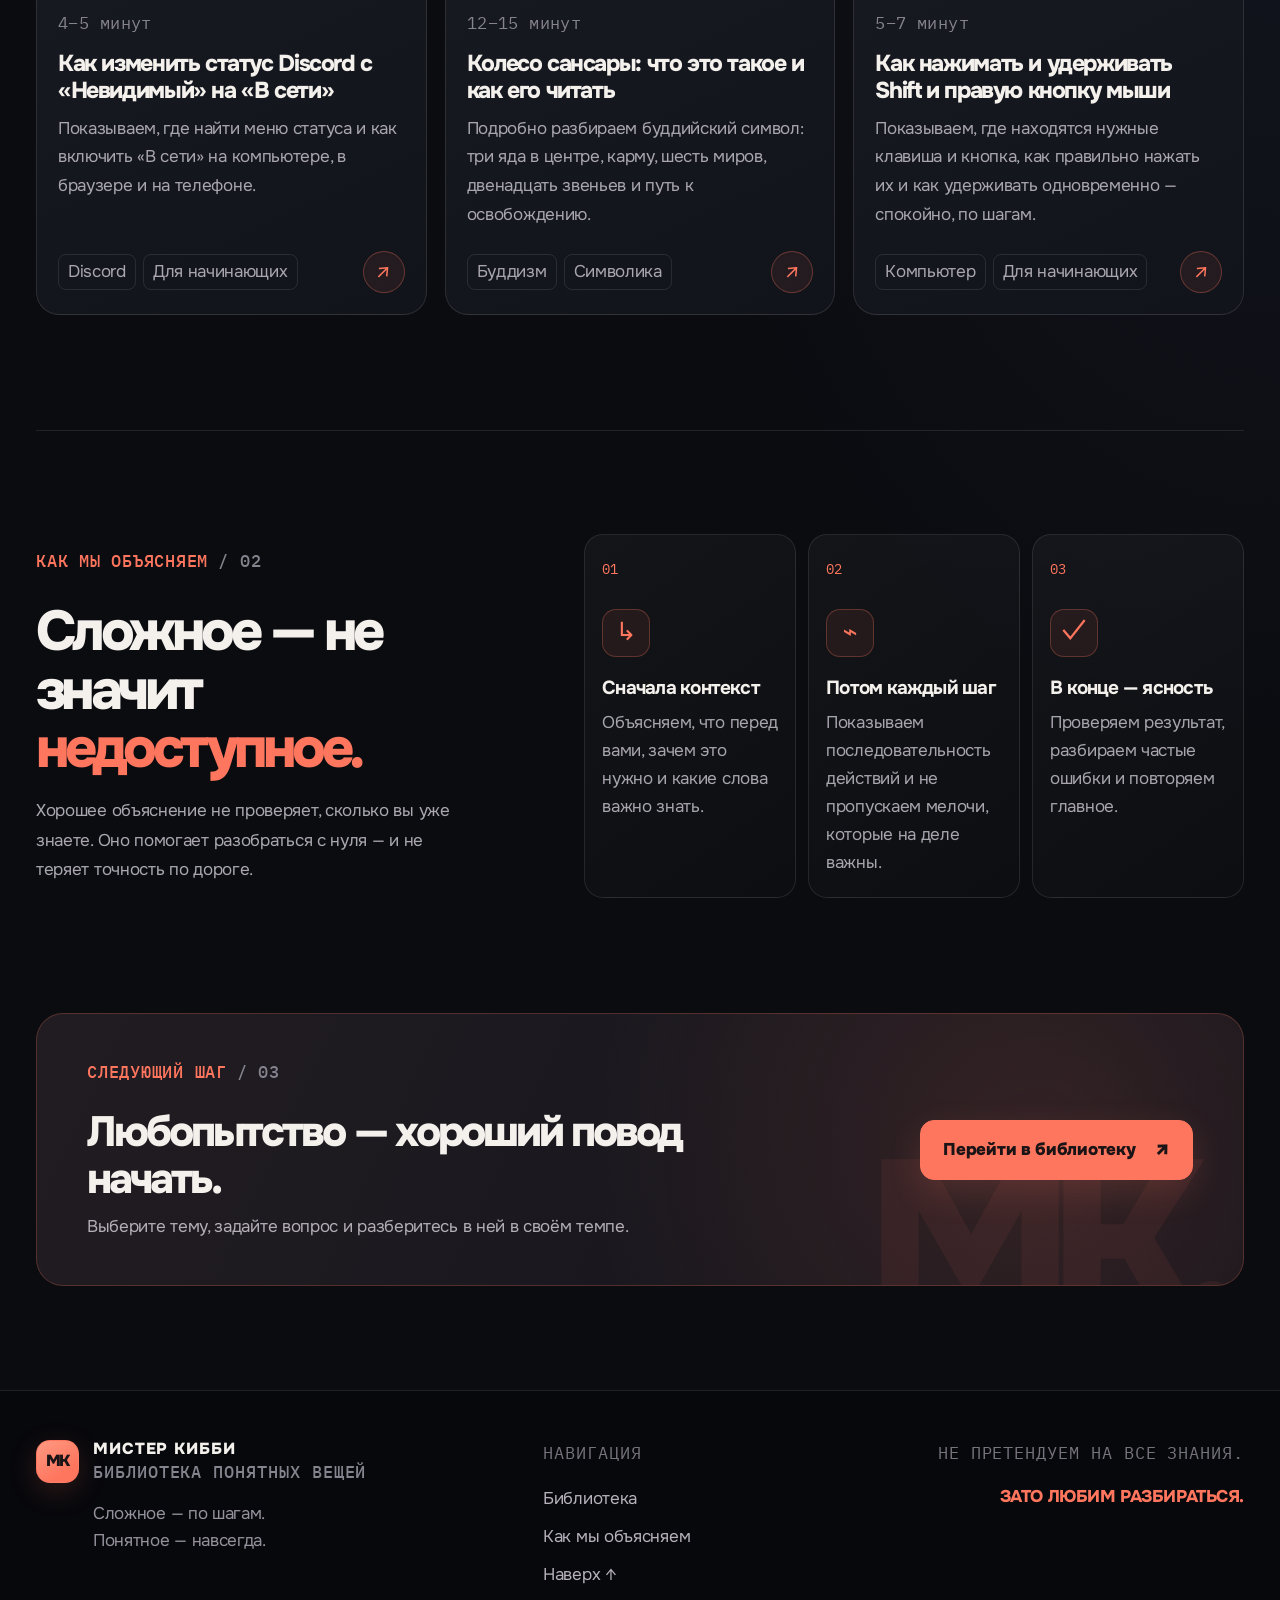
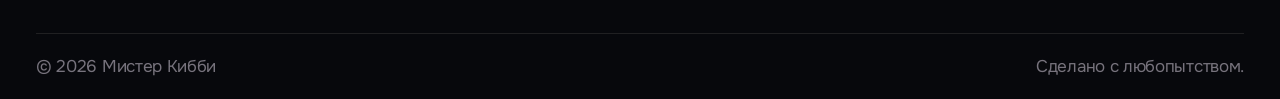
==== commit 24e11b73: "Redesign the site with a new editorial design system" ====
--- a/index.html
+++ b/index.html
@@ -4,71 +4,130 @@
   <meta charset="utf-8">
   <meta name="viewport" content="width=device-width, initial-scale=1">
   <meta name="color-scheme" content="dark">
-  <meta name="theme-color" content="#090b0f">
-  <meta name="description" content="Инструкции, понятные разборы и интересные темы от Мистера Кибби. Сложное — по полочкам, спокойно и без лишнего шума.">
-  <title>Мистер Кибби — понятные инструкции и разборы</title>
+  <meta name="theme-color" content="#0b0c10">
+  <meta name="description" content="Гайды, инструкции и вдумчивые разборы от Мистера Кибби. Сложные темы — понятным языком, с примерами и без пропущенных шагов.">
+  <title>Мистер Кибби — разобраться можно во всём</title>
   <link rel="canonical" href="https://paulkibby.github.io/shift-guide/">
-  <meta property="og:title" content="Мистер Кибби — понятные инструкции и разборы">
-  <meta property="og:description" content="Подробные инструкции и разборы тем, в которых хочется наконец разобраться.">
+  <meta property="og:title" content="Мистер Кибби — разобраться можно во всём">
+  <meta property="og:description" content="Понятные инструкции и разборы. Сложное — по шагам, без лишнего шума.">
   <meta property="og:type" content="website">
   <meta property="og:locale" content="ru_RU">
+  <link rel="icon" type="image/svg+xml" href="./assets/favicon.svg">
   <link rel="preconnect" href="https://fonts.googleapis.com">
   <link rel="preconnect" href="https://fonts.gstatic.com" crossorigin>
-  <link href="https://fonts.googleapis.com/css2?family=DM+Mono:wght@400;500&family=Manrope:wght@400;500;600;700;800&display=swap" rel="stylesheet">
+  <link href="https://fonts.googleapis.com/css2?family=IBM+Plex+Mono:wght@400;500;600&family=Onest:wght@400;500;600;700;800&display=swap" rel="stylesheet">
   <link rel="stylesheet" href="./assets/css/tokens.css">
   <link rel="stylesheet" href="./assets/css/site.css">
+  <link rel="stylesheet" href="./assets/css/type-scale.css">
   <script defer src="./assets/js/site.js"></script>
   <script type="application/ld+json">
-  {"@context":"https://schema.org","@type":"Blog","name":"Понятные инструкции от Мистера Кибби","description":"Инструкции, разборы и интересные темы простым языком.","inLanguage":"ru"}
+  {"@context":"https://schema.org","@type":"Blog","name":"Мистер Кибби","description":"Понятные инструкции, разборы и объяснения простым языком.","inLanguage":"ru"}
   </script>
 </head>
 <body data-page="home">
   <div data-site-header></div>
+
   <main id="top">
-    <section class="home-hero wrap">
+    <section class="home-hero wrap" aria-labelledby="home-title">
       <div class="home-hero-copy">
-        <div class="home-kicker">Личный блог · библиотека знаний</div>
-        <h1 class="home-title">Разбираем<br><span class="title-accent">сложное.</span><br><span class="title-italic">Объясняем ясно.</span></h1>
-        <p class="home-description">Инструкции, наблюдения и разборы тем, в которых хочется наконец разобраться. Без спешки, без лишнего шума и без ощущения, что вы пропустили первые десять лекций.</p>
-        <div class="hero-actions">
-          <a class="button-primary" href="#articles">Выбрать материал <span aria-hidden="true">↘</span></a>
-          <span class="hero-footnote">Понятно. Последовательно. По делу.</span>
+        <div class="eyebrow"><span class="eyebrow-pulse" aria-hidden="true"></span>Личная библиотека знаний</div>
+        <h1 class="home-title" id="home-title">Понимать <span>сложное</span> —<br>не привилегия.</h1>
+        <p class="home-description">Инструкции, понятные объяснения и разборы идей. Без снобизма, прыжков через шаги и ощущения, что вы пропустили первые десять лекций.</p>
+        <form class="hero-search" action="./library/" method="get" role="search">
+          <label class="hero-search-field">
+            <svg viewBox="0 0 24 24" fill="none" stroke="currentColor" stroke-width="1.8" aria-hidden="true"><circle cx="10.8" cy="10.8" r="6.8"></circle><path d="m16 16 4.5 4.5"></path></svg>
+            <input type="search" name="q" placeholder="Что хотите понять? Например, Discord…" aria-label="Поиск по библиотеке">
+          </label>
+          <button class="button-primary" type="submit">Найти материал <span aria-hidden="true">↗</span></button>
+        </form>
+        <div class="hero-signals" aria-label="Принципы материалов">
+          <span><i aria-hidden="true"></i>Пошагово</span>
+          <span><i aria-hidden="true"></i>Понятным языком</span>
+          <span><i aria-hidden="true"></i>Без лишнего шума</span>
         </div>
       </div>
-      <div class="hero-visual" aria-hidden="true">
-        <div class="visual-grid"></div>
-        <span class="visual-cross cross-one">+</span><span class="visual-cross cross-two">+</span>
-        <div class="visual-orbit"><div class="visual-core">К<small>01</small></div></div>
-        <div class="visual-note note-one"><strong>Сначала смысл</strong><span>Разобраться в основе</span></div>
-        <div class="visual-note note-two"><strong>Затем детали</strong><span>Ничего не пропускаем</span></div>
-        <div class="visual-note note-three"><strong>И ясный итог</strong><span>Всё встаёт на место</span></div>
-        <div class="visual-caption"><span>KNOWLEDGE, WITHOUT THE NOISE</span><span>MK / 001</span></div>
+
+      <aside class="hero-feature" aria-label="Рекомендуемая инструкция">
+        <div class="feature-orbit feature-orbit-one" aria-hidden="true"></div>
+        <div class="feature-orbit feature-orbit-two" aria-hidden="true"></div>
+        <div class="feature-topline">
+          <span class="feature-label">В центре внимания</span>
+          <span class="feature-counter">01 <i>/</i> 03</span>
+        </div>
+        <div class="feature-art" aria-hidden="true">
+          <span class="feature-art-ring"></span>
+          <span class="feature-art-mark">MK<span>®</span></span>
+          <span class="feature-art-index">FIELD NOTES<br>№ 001</span>
+        </div>
+        <div class="feature-copy">
+          <div class="feature-category">Инструкция <span>·</span> Discord</div>
+          <h2>Как изменить статус с «Невидимый» на «В сети»</h2>
+          <p>Где найти меню статуса и что нажать на компьютере или телефоне.</p>
+          <a class="feature-link" href="./articles/discord-invisible-to-online.html">Открыть инструкцию <span aria-hidden="true">↗</span></a>
+        </div>
+        <div class="feature-bottomline"><span>ПОНЯТНО С ПЕРВОГО ШАГА</span><span>MR. KIBBY / 2026</span></div>
+      </aside>
+    </section>
+
+    <section class="numbers-strip wrap" aria-label="О библиотеке">
+      <div class="number-item"><strong>03</strong><span>материала в библиотеке</span></div>
+      <div class="number-item"><strong>02</strong><span>формата: гайды и разборы</span></div>
+      <div class="number-item"><strong>∞</strong><span>тем, которые можно разобрать</span></div>
+      <div class="numbers-note">Небольшая библиотека.<br>Большое любопытство.</div>
+    </section>
+
+    <section class="home-library wrap" id="articles" aria-labelledby="library-title">
+      <div class="section-heading">
+        <div>
+          <div class="section-kicker">Библиотека <span> / 01</span></div>
+          <h2 id="library-title">Найдите то, что<br>давно хотелось понять.</h2>
+        </div>
+        <a class="text-link" href="./library/">Вся библиотека <span aria-hidden="true">↗</span></a>
+      </div>
+      <div class="article-grid home-article-grid" id="home-article-grid" aria-live="polite">
+        <div class="catalog-loading">Загружаем материалы…</div>
       </div>
     </section>
-    <section class="library-section wrap" id="articles" aria-labelledby="library-title">
-      <div class="library-heading">
-        <div><span class="section-overline">Библиотека / 01</span><h2 id="library-title">Материалы, к которым<br>можно возвращаться.</h2></div>
-        <div class="library-count" id="result-count" aria-live="polite">Загружаем каталог…</div>
+
+    <section class="method-section wrap" id="about" aria-labelledby="method-title">
+      <div class="method-heading">
+        <div class="section-kicker">Как мы объясняем <span>/ 02</span></div>
+        <h2 id="method-title">Сложное — не значит<br><em>недоступное.</em></h2>
+        <p>Хорошее объяснение не проверяет, сколько вы уже знаете. Оно помогает разобраться с нуля — и не теряет точность по дороге.</p>
       </div>
-      <div class="library-toolbar">
-        <div class="filter-group" role="group" aria-label="Фильтр материалов">
-          <button class="filter-button" type="button" data-filter="all" aria-pressed="true">Все материалы</button>
-          <button class="filter-button" type="button" data-filter="guide" aria-pressed="false">Инструкции</button>
-          <button class="filter-button" type="button" data-filter="ideas" aria-pressed="false">Разборы</button>
-        </div>
-        <label class="search-field">
-          <svg viewBox="0 0 24 24" fill="none" stroke="currentColor" stroke-width="1.7" aria-hidden="true"><circle cx="10.8" cy="10.8" r="6.8"></circle><path d="m16 16 4.5 4.5"></path></svg>
-          <input id="article-search" type="search" placeholder="Найти материал…" autocomplete="off" aria-label="Поиск по материалам">
-        </label>
+      <div class="method-steps">
+        <article class="method-card">
+          <span class="method-index">01</span>
+          <div class="method-icon" aria-hidden="true">↳</div>
+          <h3>Сначала контекст</h3>
+          <p>Объясняем, что перед вами, зачем это нужно и какие слова важно знать.</p>
+        </article>
+        <article class="method-card">
+          <span class="method-index">02</span>
+          <div class="method-icon" aria-hidden="true">⌁</div>
+          <h3>Потом каждый шаг</h3>
+          <p>Показываем последовательность действий и не пропускаем мелочи, которые на деле важны.</p>
+        </article>
+        <article class="method-card">
+          <span class="method-index">03</span>
+          <div class="method-icon" aria-hidden="true">✓</div>
+          <h3>В конце — ясность</h3>
+          <p>Проверяем результат, разбираем частые ошибки и повторяем главное.</p>
+        </article>
       </div>
-      <div class="article-grid" id="article-grid" aria-live="polite"></div>
-      <div class="empty-state" id="empty-state">По этому запросу ничего не нашлось. Попробуйте изменить формулировку или выбрать другую категорию.</div>
     </section>
-    <section class="principle-band wrap" id="about">
-      <div><span class="principle-label">Редакционный принцип</span><h2>Не нужно быть экспертом, чтобы понять тему.</h2></div>
-      <p>Сначала объясняем главное. Затем разбираем незнакомые слова, показываем каждый важный шаг и приводим примеры. Здесь можно читать в своём темпе и возвращаться к нужному месту, когда потребуется.</p>
+
+    <section class="closing-cta wrap">
+      <div>
+        <div class="section-kicker">Следующий шаг <span>/ 03</span></div>
+        <h2>Любопытство — хороший повод начать.</h2>
+        <p>Выберите тему, задайте вопрос и разберитесь в ней в своём темпе.</p>
+      </div>
+      <a class="button-primary button-primary-light" href="./library/">Перейти в библиотеку <span aria-hidden="true">↗</span></a>
+      <span class="cta-decoration" aria-hidden="true">MK.</span>
     </section>
   </main>
+
   <div data-site-footer></div>
 </body>
-</html>+</html>
--- a/assets/css/tokens.css
+++ b/assets/css/tokens.css
@@ -1,29 +1,30 @@
-/* Mr. Kibby Guides — global design tokens */
+/* Mr. Kibby — design system / 2026 */
 :root {
   color-scheme: dark;
-  --color-bg: #090b0f;
-  --color-bg-elevated: #0e1218;
-  --color-surface: #121820;
-  --color-surface-raised: #18212b;
-  --color-surface-hover: #202c38;
-  --color-text: #f3f4ef;
-  --color-muted: #a5adb5;
-  --color-subtle: #707b86;
-  --color-line: rgba(220, 230, 237, .12);
-  --color-line-strong: rgba(220, 230, 237, .2);
-  --color-accent: #c9f36a;
-  --color-accent-strong: #dcff85;
-  --color-accent-soft: rgba(201, 243, 106, .1);
-  --color-blue: #9bbcf5;
-  --color-amber: #edc27c;
-  --font-sans: "Manrope", Inter, ui-sans-serif, system-ui, -apple-system, BlinkMacSystemFont, "Segoe UI", sans-serif;
-  --font-mono: "DM Mono", "SFMono-Regular", Consolas, monospace;
-  --content-width: 1240px;
+  --color-bg: #0b0c10;
+  --color-bg-elevated: #111319;
+  --color-surface: #151820;
+  --color-surface-raised: #1d2029;
+  --color-surface-hover: #282b36;
+  --color-text: #f4f1ed;
+  --color-muted: #b4b1ba;
+  --color-subtle: #85838e;
+  --color-line: rgba(244, 241, 237, .10);
+  --color-line-strong: rgba(244, 241, 237, .18);
+  --color-accent: #ff765e;
+  --color-accent-strong: #ff9a83;
+  --color-accent-soft: rgba(255, 118, 94, .12);
+  --color-blue: #a6b7ff;
+  --color-amber: #f2c37d;
+  --color-red: #ff8793;
+  --font-sans: "Onest", Inter, ui-sans-serif, system-ui, -apple-system, BlinkMacSystemFont, "Segoe UI", sans-serif;
+  --font-mono: "IBM Plex Mono", "SFMono-Regular", Consolas, monospace;
+  --content-width: 1280px;
   --reading-width: 780px;
-  --radius-sm: 10px;
-  --radius-md: 16px;
-  --radius-lg: 24px;
-  --radius-xl: 30px;
-  --shadow-soft: 0 24px 80px rgba(0, 0, 0, .32);
+  --radius-sm: 12px;
+  --radius-md: 18px;
+  --radius-lg: 26px;
+  --radius-xl: 34px;
+  --shadow-soft: 0 28px 90px rgba(0, 0, 0, .34);
   --ease-out: cubic-bezier(.2, .75, .25, 1);
 }
--- a/assets/css/site.css
+++ b/assets/css/site.css
@@ -1,280 +1,1341 @@
-/* Mr. Kibby Guides — shared visual system. Keep global design here. */
+/* Mr. Kibby — complete editorial interface */
 :root {
-  --bg: var(--color-bg); --surface: var(--color-surface); --surface-raised: var(--color-surface-raised);
-  --surface-hover: var(--color-surface-hover); --text: var(--color-text); --muted: var(--color-muted);
-  --subtle: var(--color-subtle); --line: var(--color-line); --accent: var(--color-accent);
-  --accent-soft: var(--color-accent-soft); --max: var(--content-width);
-}
+  --bg: var(--color-bg);
+  --surface: var(--color-surface);
+  --surface-raised: var(--color-surface-raised);
+  --surface-hover: var(--color-surface-hover);
+  --text: var(--color-text);
+  --muted: var(--color-muted);
+  --subtle: var(--color-subtle);
+  --line: var(--color-line);
+  --accent: var(--color-accent);
+  --accent-soft: var(--color-accent-soft);
+  --max: var(--content-width);
+}
+
 * { box-sizing: border-box; }
-html { scroll-behavior: smooth; scroll-padding-top: 105px; }
+html { scroll-behavior: smooth; scroll-padding-top: 112px; }
 body {
-  margin: 0; min-height: 100vh; color: var(--color-text);
-  background: radial-gradient(ellipse at 12% 2%, rgba(201,243,106,.075), transparent 34rem),
-    radial-gradient(ellipse at 94% 30%, rgba(102,145,204,.075), transparent 35rem), var(--color-bg);
-  font-family: var(--font-sans); font-size: 15px; line-height: 1.75; letter-spacing: -.012em;
-  -webkit-font-smoothing: antialiased; text-rendering: optimizeLegibility;
+  min-width: 320px;
+  min-height: 100vh;
+  margin: 0;
+  color: var(--color-text);
+  background:
+    radial-gradient(ellipse at 6% 0%, rgba(255, 118, 94, .105), transparent 38rem),
+    radial-gradient(ellipse at 100% 46%, rgba(119, 137, 221, .065), transparent 38rem),
+    var(--color-bg);
+  font-family: var(--font-sans);
+  font-size: 17px;
+  line-height: 1.72;
+  letter-spacing: -.018em;
+  -webkit-font-smoothing: antialiased;
+  text-rendering: optimizeLegibility;
 }
 body::before {
-  content: ""; position: fixed; z-index: -1; inset: 0; pointer-events: none; opacity: .19;
-  background-image: linear-gradient(rgba(255,255,255,.025) 1px, transparent 1px),
+  position: fixed;
+  z-index: -1;
+  inset: 0;
+  content: "";
+  pointer-events: none;
+  opacity: .16;
+  background-image:
+    linear-gradient(rgba(255,255,255,.025) 1px, transparent 1px),
     linear-gradient(90deg, rgba(255,255,255,.025) 1px, transparent 1px);
-  background-size: 72px 72px; mask-image: linear-gradient(to bottom, black, transparent 76%);
+  background-size: 84px 84px;
+  mask-image: linear-gradient(to bottom, #000, transparent 78%);
 }
 img, svg { max-width: 100%; }
 a { color: inherit; text-decoration: none; }
-button, input { font: inherit; }
+button, input, textarea, select { font: inherit; }
 button, a, input { -webkit-tap-highlight-color: transparent; }
-a:focus-visible, button:focus-visible, input:focus-visible, summary:focus-visible { outline: 2px solid var(--color-accent); outline-offset: 4px; }
-::selection { color: #10140b; background: var(--color-accent); }
-.wrap { width: min(var(--content-width), calc(100% - 64px)); margin-inline: auto; }
+button { cursor: pointer; }
+a:focus-visible, button:focus-visible, input:focus-visible, textarea:focus-visible, summary:focus-visible {
+  outline: 3px solid var(--color-accent);
+  outline-offset: 4px;
+}
+::selection { color: #171216; background: var(--color-accent); }
+.wrap { width: min(var(--content-width), calc(100% - 72px)); margin-inline: auto; }
 [hidden] { display: none !important; }
-
-/* Shared header */
-.topbar { position: sticky; z-index: 50; top: 0; border-bottom: 1px solid rgba(220,230,237,.08); background: rgba(9,11,15,.78); backdrop-filter: blur(22px); -webkit-backdrop-filter: blur(22px); }
-.topbar-inner { min-height: 82px; display: flex; align-items: center; justify-content: space-between; gap: 30px; }
-.brand { display: inline-flex; align-items: center; gap: 13px; min-width: 0; letter-spacing: -.04em; }
+.skip-link {
+  position: absolute;
+  z-index: 1000;
+  top: -80px;
+  left: 22px;
+  padding: 12px 18px;
+  border-radius: 10px;
+  color: #171216;
+  background: var(--color-accent);
+  font-size: 15px;
+  font-weight: 800;
+}
+.skip-link:focus { top: 14px; }
+
+/* Navigation */
+.topbar {
+  position: sticky;
+  z-index: 100;
+  top: 0;
+  border-bottom: 1px solid rgba(244, 241, 237, .09);
+  background: rgba(11, 12, 16, .84);
+  backdrop-filter: blur(24px);
+  -webkit-backdrop-filter: blur(24px);
+}
+.topbar-inner {
+  position: relative;
+  display: flex;
+  min-height: 88px;
+  align-items: center;
+  gap: 42px;
+}
+.brand {
+  display: inline-flex;
+  min-width: 0;
+  align-items: center;
+  gap: 14px;
+  color: var(--color-text);
+}
+.brand:hover { text-decoration: none; }
 .brand-mark {
-  width: 42px; height: 42px; display: grid; place-items: center; flex: 0 0 auto;
-  border: 1px solid rgba(201,243,106,.35); border-radius: 13px; color: #10150a;
-  background: linear-gradient(145deg, #e0ff98, #b7e84f); box-shadow: 0 5px 26px rgba(201,243,106,.12);
-  font-size: 12px; font-weight: 900; letter-spacing: -.08em;
-}
-.brand-copy { display: grid; gap: 1px; }
-.brand-copy strong { color: var(--color-text); font-size: 13px; font-weight: 850; letter-spacing: .035em; }
-.brand-copy small { color: var(--color-subtle); font-family: var(--font-mono); font-size: 9px; letter-spacing: .09em; }
-.site-nav { display: flex; align-items: center; gap: 34px; margin-left: auto; }
-.site-nav a { color: #a1a9b2; font-size: 12px; font-weight: 700; transition: color .2s ease; }
+  display: grid;
+  width: 48px;
+  height: 48px;
+  flex: 0 0 auto;
+  place-items: center;
+  border: 1px solid rgba(255, 118, 94, .55);
+  border-radius: 16px;
+  color: #1b1416;
+  background: linear-gradient(145deg, #ff9a83, #ff765e 72%);
+  box-shadow: 0 8px 28px rgba(255, 118, 94, .17);
+  font-size: 16px;
+  font-weight: 900;
+  letter-spacing: -.08em;
+}
+.brand-copy { display: grid; gap: 3px; }
+.brand-copy strong {
+  color: var(--color-text);
+  font-size: 16px;
+  font-weight: 850;
+  letter-spacing: .055em;
+  line-height: 1.2;
+}
+.brand-copy small {
+  color: var(--color-subtle);
+  font-family: var(--font-mono);
+  font-size: 14px;
+  font-weight: 500;
+  letter-spacing: .055em;
+  line-height: 1.25;
+}
+.site-nav {
+  display: flex;
+  align-items: center;
+  gap: clamp(22px, 3vw, 42px);
+  margin-left: auto;
+}
+.site-nav a {
+  position: relative;
+  padding: 12px 0;
+  color: #b7b4bd;
+  font-size: 15px;
+  font-weight: 650;
+  transition: color .2s ease;
+}
+.site-nav a::after {
+  position: absolute;
+  right: 0;
+  bottom: 4px;
+  left: 0;
+  height: 2px;
+  content: "";
+  transform: scaleX(0);
+  transform-origin: left;
+  border-radius: 2px;
+  background: var(--color-accent);
+  transition: transform .22s var(--ease-out);
+}
 .site-nav a:hover { color: var(--color-text); }
+.site-nav a:hover::after { transform: scaleX(1); }
 .top-link {
-  display: inline-flex; align-items: center; gap: 16px; padding: 10px 15px;
-  border: 1px solid var(--color-line-strong); border-radius: 999px; color: var(--color-text);
-  background: rgba(255,255,255,.025); font-size: 11px; font-weight: 750;
-  transition: border-color .2s ease, background .2s ease, transform .2s ease;
-}
-.top-link span { color: var(--color-accent); font-size: 15px; }
-.top-link:hover { transform: translateY(-1px); border-color: rgba(201,243,106,.45); background: var(--color-accent-soft); }
-
-/* Home hero */
+  display: inline-flex;
+  min-height: 48px;
+  flex: 0 0 auto;
+  align-items: center;
+  justify-content: center;
+  gap: 18px;
+  padding: 0 19px;
+  border: 1px solid rgba(255, 118, 94, .36);
+  border-radius: 999px;
+  color: var(--color-text);
+  background: rgba(255, 118, 94, .08);
+  font-size: 15px;
+  font-weight: 750;
+  transition: transform .2s ease, border-color .2s ease, background .2s ease;
+}
+.top-link span { color: var(--color-accent); font-size: 18px; }
+.top-link:hover {
+  transform: translateY(-2px);
+  border-color: rgba(255, 118, 94, .72);
+  background: rgba(255, 118, 94, .15);
+}
+.menu-toggle {
+  display: none;
+  min-height: 44px;
+  align-items: center;
+  gap: 12px;
+  margin-left: auto;
+  padding: 0 13px;
+  border: 1px solid var(--color-line-strong);
+  border-radius: 12px;
+  color: var(--color-text);
+  background: rgba(255,255,255,.035);
+  font-size: 15px;
+  font-weight: 700;
+}
+.menu-toggle-icon { display: grid; gap: 5px; }
+.menu-toggle-icon i { display: block; width: 18px; height: 2px; border-radius: 2px; background: currentColor; }
+
+/* Shared typography */
+.eyebrow, .section-kicker, .section-overline {
+  display: inline-flex;
+  flex-wrap: wrap;
+  align-items: center;
+  gap: 10px;
+  color: var(--color-accent);
+  font-family: var(--font-mono);
+  font-size: 14px;
+  font-weight: 500;
+  letter-spacing: .045em;
+  line-height: 1.5;
+  text-transform: uppercase;
+}
+.section-kicker span { color: var(--color-subtle); }
+.section-heading h2, .browser-topline h2 {
+  margin: 12px 0 0;
+  color: var(--color-text);
+  font-size: clamp(34px, 4vw, 52px);
+  font-weight: 780;
+  letter-spacing: -.075em;
+  line-height: 1.08;
+}
+.text-link {
+  display: inline-flex;
+  align-items: center;
+  gap: 13px;
+  color: var(--color-text);
+  font-size: 16px;
+  font-weight: 750;
+  transition: color .2s ease, gap .2s ease;
+}
+.text-link span { color: var(--color-accent); font-size: 20px; }
+.text-link:hover { gap: 18px; color: var(--color-accent-strong); }
+
+/* Home: first screen */
 .home-hero {
-  display: grid; grid-template-columns: minmax(0, 1.08fr) minmax(390px, .92fr);
-  align-items: center; gap: clamp(42px, 7vw, 106px);
-  padding-top: clamp(76px, 9vw, 130px); padding-bottom: clamp(76px, 9vw, 124px);
-}
-.home-hero-copy { max-width: 690px; }
-.home-kicker, .section-kicker, .eyebrow {
-  display: inline-flex; align-items: center; gap: 10px; color: var(--color-accent);
-  font-family: var(--font-mono); font-size: 10px; font-weight: 500; letter-spacing: .1em;
-  line-height: 1.5; text-transform: uppercase;
-}
-.home-kicker::before { content: ""; width: 7px; height: 7px; border-radius: 50%; background: var(--color-accent); box-shadow: 0 0 16px rgba(201,243,106,.65); }
-.home-title { margin: 25px 0 23px; max-width: 760px; color: var(--color-text); font-size: clamp(49px, 6.15vw, 84px); font-weight: 800; letter-spacing: -.085em; line-height: .99; }
-.home-title .title-accent { color: var(--color-accent); }
-.home-title .title-italic { color: #d2d7d0; font-family: Georgia, "Times New Roman", serif; font-weight: 400; font-style: italic; letter-spacing: -.075em; }
-.home-description { max-width: 575px; margin: 0; color: #aab2bb; font-size: clamp(15px, 1.5vw, 17px); line-height: 1.85; }
-.hero-actions { display: flex; align-items: center; flex-wrap: wrap; gap: 18px; margin-top: 34px; }
+  display: grid;
+  grid-template-columns: minmax(0, 1.08fr) minmax(400px, .92fr);
+  align-items: center;
+  gap: clamp(46px, 7vw, 104px);
+  padding-top: clamp(76px, 8vw, 116px);
+  padding-bottom: clamp(80px, 9vw, 124px);
+}
+.home-hero-copy { max-width: 720px; }
+.eyebrow { gap: 12px; }
+.eyebrow-pulse {
+  width: 9px;
+  height: 9px;
+  border-radius: 50%;
+  background: var(--color-accent);
+  box-shadow: 0 0 0 6px rgba(255,118,94,.12), 0 0 20px rgba(255,118,94,.55);
+}
+.home-title {
+  max-width: 790px;
+  margin: 28px 0 24px;
+  color: var(--color-text);
+  font-size: clamp(54px, 6.5vw, 88px);
+  font-weight: 800;
+  letter-spacing: -.09em;
+  line-height: .99;
+}
+.home-title span, .library-hero h1 em, .not-found h1 em { color: var(--color-accent); font-style: normal; }
+.home-description {
+  max-width: 650px;
+  margin: 0;
+  color: #b8b5be;
+  font-size: clamp(18px, 1.6vw, 20px);
+  line-height: 1.78;
+}
+.hero-search {
+  display: flex;
+  align-items: stretch;
+  gap: 10px;
+  max-width: 700px;
+  margin-top: 34px;
+}
+.hero-search-field, .library-search-field {
+  position: relative;
+  display: flex;
+  min-width: 0;
+  min-height: 60px;
+  flex: 1 1 auto;
+  align-items: center;
+}
+.hero-search-field svg, .library-search-field svg {
+  position: absolute;
+  left: 19px;
+  width: 21px;
+  height: 21px;
+  color: var(--color-subtle);
+  pointer-events: none;
+}
+.hero-search-field input, .library-search-field input {
+  width: 100%;
+  min-height: 60px;
+  padding: 13px 18px 13px 54px;
+  border: 1px solid rgba(244,241,237,.15);
+  border-radius: 14px;
+  outline: 0;
+  color: var(--color-text);
+  background: rgba(255,255,255,.045);
+  font-size: 16px;
+  transition: border-color .2s ease, background .2s ease, box-shadow .2s ease;
+}
+.hero-search-field input::placeholder, .library-search-field input::placeholder { color: #85838e; }
+.hero-search-field input:focus, .library-search-field input:focus {
+  border-color: rgba(255,118,94,.7);
+  background: rgba(255,255,255,.065);
+  box-shadow: 0 0 0 4px rgba(255,118,94,.09);
+}
 .button-primary {
-  display: inline-flex; min-height: 50px; align-items: center; justify-content: center; gap: 20px;
-  padding: 0 19px; border: 1px solid rgba(201,243,106,.55); border-radius: 12px;
-  color: #11160a; background: var(--color-accent); box-shadow: 0 10px 30px rgba(201,243,106,.1);
-  font-size: 12px; font-weight: 850; transition: transform .2s var(--ease-out), background .2s ease, box-shadow .2s ease;
-}
-.button-primary span { font-size: 17px; }
-.button-primary:hover { transform: translateY(-2px); background: var(--color-accent-strong); box-shadow: 0 15px 34px rgba(201,243,106,.16); }
-.hero-footnote { color: var(--color-subtle); font-family: var(--font-mono); font-size: 10px; letter-spacing: .025em; }
-
-/* CSS-only brand artwork */
-.hero-visual {
-  position: relative; min-height: 445px; overflow: hidden; border: 1px solid rgba(220,230,237,.13);
-  border-radius: 28px; background: radial-gradient(circle at 48% 44%, rgba(201,243,106,.13), transparent 34%),
-  linear-gradient(145deg, rgba(27,37,47,.96), rgba(13,18,24,.96));
-  box-shadow: 0 32px 100px rgba(0,0,0,.35), inset 0 1px rgba(255,255,255,.04);
-}
-.hero-visual::after { content: ""; position: absolute; inset: 0; pointer-events: none; background: linear-gradient(120deg, transparent 38%, rgba(255,255,255,.035) 50%, transparent 62%); }
-.visual-grid { position: absolute; inset: 0; opacity: .37; background-image: linear-gradient(rgba(220,230,237,.08) 1px, transparent 1px), linear-gradient(90deg, rgba(220,230,237,.08) 1px, transparent 1px); background-size: 43px 43px; mask-image: radial-gradient(ellipse at center, black, transparent 78%); }
-.visual-orbit {
-  position: absolute; width: 285px; height: 285px; left: 50%; top: 47%; transform: translate(-50%, -50%);
-  border: 1px solid rgba(201,243,106,.28); border-radius: 50%;
-  box-shadow: 0 0 0 24px rgba(201,243,106,.025), 0 0 0 52px rgba(201,243,106,.018), 0 0 0 82px rgba(201,243,106,.012);
-}
-.visual-orbit::before, .visual-orbit::after { content: ""; position: absolute; inset: 27px; border: 1px dashed rgba(201,243,106,.26); border-radius: 50%; }
-.visual-orbit::after { inset: 62px; border-style: solid; opacity: .55; }
-.visual-core {
-  position: absolute; inset: 50%; width: 112px; height: 112px; display: grid; place-items: center;
-  transform: translate(-50%, -50%); border: 1px solid rgba(201,243,106,.55); border-radius: 31px;
-  color: #11160a; background: linear-gradient(145deg, #e0ff98, #b9e653);
-  box-shadow: 0 0 65px rgba(201,243,106,.2); font-size: 45px; font-weight: 850; letter-spacing: -.1em;
-}
-.visual-core small { position: absolute; right: -14px; bottom: -14px; width: 34px; height: 34px; display: grid; place-items: center; border: 3px solid #171f25; border-radius: 50%; color: #12180b; background: #e5ffab; font-family: var(--font-mono); font-size: 11px; font-weight: 700; }
-.visual-note { position: absolute; z-index: 2; display: grid; gap: 3px; padding: 12px 14px; border: 1px solid rgba(220,230,237,.13); border-radius: 12px; background: rgba(10,14,19,.76); backdrop-filter: blur(12px); }
-.visual-note strong { color: var(--color-text); font-size: 11px; font-weight: 800; }
-.visual-note span { color: var(--color-subtle); font-family: var(--font-mono); font-size: 8px; letter-spacing: .06em; text-transform: uppercase; }
-.visual-note.note-one { top: 48px; right: 28px; }
-.visual-note.note-two { left: 26px; bottom: 66px; }
-.visual-note.note-three { right: 28px; bottom: 35px; }
-.visual-cross { position: absolute; width: 17px; height: 17px; color: var(--color-accent); font-family: var(--font-mono); font-size: 20px; }
-.cross-one { left: 47px; top: 45px; }
-.cross-two { right: 49px; top: 48%; }
-.visual-caption { position: absolute; z-index: 2; left: 25px; right: 25px; bottom: 18px; display: flex; justify-content: space-between; gap: 12px; color: rgba(220,230,237,.48); font-family: var(--font-mono); font-size: 8px; letter-spacing: .1em; text-transform: uppercase; }
-
-/* Article catalogue */
-.library-section { padding: 27px 0 105px; }
-.library-heading { display: flex; align-items: end; justify-content: space-between; gap: 24px; padding-bottom: 26px; border-bottom: 1px solid var(--color-line); }
-.section-overline { display: block; margin-bottom: 9px; color: var(--color-accent); font-family: var(--font-mono); font-size: 9px; letter-spacing: .13em; text-transform: uppercase; }
-.library-heading h2 { max-width: 730px; margin: 0; color: var(--color-text); font-size: clamp(29px, 3.7vw, 46px); font-weight: 750; letter-spacing: -.07em; line-height: 1.07; }
-.library-count { padding-bottom: 5px; color: var(--color-subtle); font-family: var(--font-mono); font-size: 10px; white-space: nowrap; }
-.library-toolbar { display: flex; align-items: center; justify-content: space-between; gap: 20px; padding: 25px 0 21px; }
-.filter-group { display: flex; flex-wrap: wrap; gap: 7px; }
-.filter-button { min-height: 35px; padding: 0 13px; border: 1px solid var(--color-line); border-radius: 999px; color: #a3abb3; background: rgba(255,255,255,.02); cursor: pointer; font-size: 10px; font-weight: 750; transition: .18s ease; }
+  display: inline-flex;
+  min-height: 60px;
+  flex: 0 0 auto;
+  align-items: center;
+  justify-content: center;
+  gap: 20px;
+  padding: 0 22px;
+  border: 1px solid var(--color-accent);
+  border-radius: 14px;
+  color: #1b1416;
+  background: var(--color-accent);
+  box-shadow: 0 12px 34px rgba(255,118,94,.16);
+  font-size: 16px;
+  font-weight: 850;
+  transition: transform .2s var(--ease-out), background .2s ease, box-shadow .2s ease;
+}
+.button-primary span { font-size: 20px; }
+.button-primary:hover {
+  transform: translateY(-2px);
+  background: var(--color-accent-strong);
+  box-shadow: 0 17px 44px rgba(255,118,94,.23);
+}
+.hero-signals {
+  display: flex;
+  flex-wrap: wrap;
+  gap: 14px 22px;
+  margin-top: 24px;
+  color: #9d9aa5;
+}
+.hero-signals span { display: inline-flex; align-items: center; gap: 9px; font-size: 14px; }
+.hero-signals i { width: 6px; height: 6px; border-radius: 50%; background: var(--color-accent); }
+
+/* Featured item */
+.hero-feature {
+  position: relative;
+  display: flex;
+  min-height: 545px;
+  flex-direction: column;
+  overflow: hidden;
+  padding: 27px 30px 22px;
+  border: 1px solid rgba(255,255,255,.13);
+  border-radius: var(--radius-xl);
+  isolation: isolate;
+  background:
+    linear-gradient(145deg, rgba(41, 37, 47, .98), rgba(20, 21, 29, .98) 66%),
+    var(--color-surface);
+  box-shadow: var(--shadow-soft);
+}
+.hero-feature::before {
+  position: absolute;
+  z-index: -1;
+  top: 82px;
+  right: -92px;
+  width: 405px;
+  height: 405px;
+  content: "";
+  border: 1px solid rgba(255,118,94,.25);
+  border-radius: 50%;
+  box-shadow: 0 0 0 34px rgba(255,118,94,.035), 0 0 0 76px rgba(255,118,94,.025), 0 0 0 122px rgba(255,118,94,.018);
+}
+.feature-orbit { position: absolute; z-index: -1; border: 1px solid rgba(255,255,255,.1); border-radius: 50%; pointer-events: none; }
+.feature-orbit-one { top: 120px; right: -24px; width: 310px; height: 310px; }
+.feature-orbit-two { top: 157px; right: 13px; width: 235px; height: 235px; }
+.feature-topline, .feature-bottomline {
+  display: flex;
+  align-items: center;
+  justify-content: space-between;
+  gap: 15px;
+}
+.feature-label, .feature-counter, .feature-bottomline {
+  color: #b5aeb4;
+  font-family: var(--font-mono);
+  font-size: 14px;
+  letter-spacing: .055em;
+}
+.feature-label { color: var(--color-accent-strong); text-transform: uppercase; }
+.feature-counter { color: #85818a; }
+.feature-counter i { padding: 0 4px; color: var(--color-accent); font-style: normal; }
+.feature-art { position: relative; display: flex; min-height: 215px; align-items: center; justify-content: center; }
+.feature-art-ring {
+  position: absolute;
+  width: 176px;
+  height: 176px;
+  border: 1px solid rgba(255,118,94,.55);
+  border-radius: 48px;
+  transform: rotate(34deg);
+  box-shadow: 0 0 55px rgba(255,118,94,.12), inset 0 0 40px rgba(255,118,94,.05);
+}
+.feature-art-mark {
+  position: relative;
+  color: #ffe1d8;
+  font-size: 104px;
+  font-weight: 800;
+  letter-spacing: -.12em;
+  line-height: 1;
+  text-shadow: 0 9px 50px rgba(255,118,94,.23);
+}
+.feature-art-mark span {
+  position: absolute;
+  top: 14px;
+  right: -24px;
+  color: var(--color-accent);
+  font-family: var(--font-mono);
+  font-size: 15px;
+  letter-spacing: 0;
+}
+.feature-art-index {
+  position: absolute;
+  right: 2px;
+  bottom: 22px;
+  color: #77727c;
+  font-family: var(--font-mono);
+  font-size: 14px;
+  line-height: 1.55;
+  text-align: right;
+}
+.feature-copy { position: relative; max-width: 440px; margin-top: auto; }
+.feature-category {
+  color: var(--color-accent-strong);
+  font-family: var(--font-mono);
+  font-size: 14px;
+  letter-spacing: .06em;
+  text-transform: uppercase;
+}
+.feature-category span { padding: 0 6px; color: #817b84; }
+.feature-copy h2 {
+  margin: 12px 0 10px;
+  color: #fbf3ef;
+  font-size: clamp(25px, 2.5vw, 34px);
+  font-weight: 780;
+  letter-spacing: -.065em;
+  line-height: 1.16;
+}
+.feature-copy p { margin: 0; color: #b2abb3; font-size: 16px; line-height: 1.65; }
+.feature-link {
+  display: inline-flex;
+  align-items: center;
+  gap: 15px;
+  margin-top: 20px;
+  color: var(--color-text);
+  font-size: 16px;
+  font-weight: 800;
+}
+.feature-link span { color: var(--color-accent); font-size: 21px; transition: transform .2s ease; }
+.feature-link:hover span { transform: translate(3px, -3px); }
+.feature-bottomline {
+  margin-top: 25px;
+  padding-top: 17px;
+  border-top: 1px solid rgba(255,255,255,.1);
+  color: #77727c;
+}
+
+/* Small data strip */
+.numbers-strip {
+  display: grid;
+  grid-template-columns: 1fr 1fr 1fr .9fr;
+  align-items: center;
+  gap: 24px;
+  padding-top: 27px;
+  padding-bottom: 27px;
+  border-top: 1px solid var(--color-line);
+  border-bottom: 1px solid var(--color-line);
+}
+.number-item { display: flex; align-items: center; gap: 14px; }
+.number-item strong {
+  color: var(--color-accent);
+  font-size: 37px;
+  font-weight: 800;
+  letter-spacing: -.08em;
+  line-height: 1;
+}
+.number-item span { max-width: 150px; color: #aaa6af; font-size: 14px; line-height: 1.45; }
+.numbers-note {
+  justify-self: end;
+  color: #807d87;
+  font-family: var(--font-mono);
+  font-size: 14px;
+  line-height: 1.65;
+  text-align: right;
+}
+
+/* Home article section and cards */
+.home-library { padding-top: clamp(84px, 9vw, 124px); padding-bottom: clamp(90px, 9vw, 126px); }
+.section-heading, .browser-topline {
+  display: flex;
+  align-items: end;
+  justify-content: space-between;
+  gap: 30px;
+  margin-bottom: 36px;
+}
+.section-heading .text-link { margin-bottom: 7px; }
+.article-grid { display: grid; grid-template-columns: repeat(3, minmax(0, 1fr)); gap: 18px; }
+.article-card {
+  position: relative;
+  display: flex;
+  min-width: 0;
+  min-height: 490px;
+  flex-direction: column;
+  overflow: hidden;
+  padding: 21px;
+  border: 1px solid rgba(244,241,237,.11);
+  border-radius: 23px;
+  background: linear-gradient(155deg, rgba(27,29,38,.96), rgba(18,20,27,.98));
+  transition: transform .25s var(--ease-out), border-color .25s ease, box-shadow .25s ease, background .25s ease;
+}
+.article-card:hover {
+  transform: translateY(-6px);
+  border-color: rgba(255,118,94,.44);
+  background: linear-gradient(155deg, rgba(38,32,39,.98), rgba(20,21,29,.99));
+  box-shadow: 0 24px 56px rgba(0,0,0,.25);
+}
+.article-card-top { position: relative; z-index: 1; display: flex; align-items: center; justify-content: space-between; gap: 12px; }
+.category-label {
+  display: inline-flex;
+  min-height: 34px;
+  align-items: center;
+  padding: 5px 11px;
+  border: 1px solid rgba(255,118,94,.25);
+  border-radius: 999px;
+  color: var(--color-accent-strong);
+  background: rgba(255,118,94,.075);
+  font-size: 14px;
+  font-weight: 700;
+}
+.card-index { color: #77747f; font-family: var(--font-mono); font-size: 14px; }
+.card-art {
+  position: relative;
+  display: grid;
+  min-height: 176px;
+  flex: 0 0 auto;
+  overflow: hidden;
+  place-items: center;
+  margin: 16px 0 19px;
+  border: 1px solid rgba(244,241,237,.08);
+  border-radius: 16px;
+  background:
+    radial-gradient(circle at 50% 50%, rgba(255,118,94,.16), transparent 38%),
+    linear-gradient(135deg, rgba(255,255,255,.045), rgba(255,255,255,.012));
+}
+.card-art[data-category="ideas"] {
+  background:
+    radial-gradient(circle at 50% 50%, rgba(166,183,255,.18), transparent 40%),
+    linear-gradient(135deg, rgba(166,183,255,.08), rgba(255,255,255,.012));
+}
+.card-art-ring {
+  position: absolute;
+  width: 118px;
+  height: 118px;
+  border: 1px solid rgba(255,118,94,.46);
+  border-radius: 34px;
+  transform: rotate(35deg);
+  box-shadow: 0 0 0 17px rgba(255,118,94,.035), 0 0 38px rgba(255,118,94,.1);
+}
+.card-art[data-category="ideas"] .card-art-ring {
+  border-color: rgba(166,183,255,.53);
+  box-shadow: 0 0 0 17px rgba(166,183,255,.04), 0 0 38px rgba(166,183,255,.11);
+}
+.card-art-symbol {
+  position: relative;
+  color: #ffe1d8;
+  font-size: 61px;
+  font-weight: 500;
+  line-height: 1;
+  text-shadow: 0 8px 32px rgba(255,118,94,.2);
+}
+.card-art[data-category="ideas"] .card-art-symbol { color: #dbe1ff; }
+.card-art-caption {
+  position: absolute;
+  right: 13px;
+  bottom: 12px;
+  color: #827d87;
+  font-family: var(--font-mono);
+  font-size: 14px;
+  letter-spacing: .045em;
+}
+.article-card-content { display: flex; flex-direction: column; }
+.card-read-time {
+  color: var(--color-subtle);
+  font-family: var(--font-mono);
+  font-size: 14px;
+  letter-spacing: .025em;
+}
+.card-title {
+  margin: 11px 0 10px;
+  color: var(--color-text);
+  font-size: clamp(21px, 1.8vw, 25px);
+  font-weight: 780;
+  letter-spacing: -.06em;
+  line-height: 1.2;
+}
+.card-description {
+  margin: 0;
+  color: #a9a6b0;
+  font-size: 15px;
+  line-height: 1.68;
+}
+.article-card-bottom {
+  display: flex;
+  align-items: center;
+  justify-content: space-between;
+  gap: 12px;
+  margin-top: auto;
+  padding-top: 22px;
+}
+.card-tags { display: flex; flex-wrap: wrap; gap: 7px; }
+.card-tag {
+  padding: 6px 9px;
+  border: 1px solid rgba(244,241,237,.1);
+  border-radius: 8px;
+  color: #aaa6af;
+  font-size: 14px;
+  line-height: 1.3;
+}
+.card-arrow {
+  display: grid;
+  width: 42px;
+  height: 42px;
+  flex: 0 0 auto;
+  place-items: center;
+  border: 1px solid rgba(255,118,94,.32);
+  border-radius: 50%;
+  color: var(--color-accent);
+  background: rgba(255,118,94,.075);
+  font-size: 21px;
+  transition: transform .2s ease, background .2s ease;
+}
+.article-card:hover .card-arrow { transform: translate(3px, -3px); background: rgba(255,118,94,.16); }
+.catalog-loading, .catalog-error {
+  grid-column: 1 / -1;
+  padding: 32px;
+  border: 1px dashed var(--color-line-strong);
+  border-radius: 18px;
+  color: var(--color-muted);
+  font-size: 16px;
+  text-align: center;
+}
+
+/* Editorial method section */
+.method-section {
+  display: grid;
+  grid-template-columns: minmax(260px, .82fr) minmax(0, 1.18fr);
+  align-items: center;
+  gap: clamp(48px, 7vw, 100px);
+  padding-top: clamp(74px, 8vw, 110px);
+  padding-bottom: clamp(82px, 9vw, 122px);
+  border-top: 1px solid var(--color-line);
+}
+.method-heading h2 {
+  margin: 18px 0 18px;
+  color: var(--color-text);
+  font-size: clamp(40px, 4.4vw, 58px);
+  font-weight: 800;
+  letter-spacing: -.08em;
+  line-height: 1.04;
+}
+.method-heading h2 em { color: var(--color-accent); font-style: normal; }
+.method-heading > p { max-width: 440px; margin: 0; color: #aaa7b0; font-size: 17px; line-height: 1.75; }
+.method-steps { display: grid; grid-template-columns: repeat(3, minmax(0, 1fr)); gap: 12px; }
+.method-card {
+  position: relative;
+  min-height: 280px;
+  padding: 19px 17px 20px;
+  border: 1px solid var(--color-line);
+  border-radius: 19px;
+  background: linear-gradient(145deg, rgba(255,255,255,.04), rgba(255,255,255,.012));
+}
+.method-index { color: var(--color-accent); font-family: var(--font-mono); font-size: 14px; }
+.method-icon {
+  display: grid;
+  width: 48px;
+  height: 48px;
+  place-items: center;
+  margin-top: 26px;
+  border: 1px solid rgba(255,118,94,.28);
+  border-radius: 14px;
+  color: var(--color-accent);
+  background: rgba(255,118,94,.08);
+  font-size: 25px;
+}
+.method-card h3 { margin: 20px 0 9px; color: var(--color-text); font-size: 19px; letter-spacing: -.04em; line-height: 1.2; }
+.method-card p { margin: 0; color: #a8a5ae; font-size: 15px; line-height: 1.65; }
+
+/* Home closing statement */
+.closing-cta {
+  position: relative;
+  display: flex;
+  min-height: 270px;
+  align-items: center;
+  justify-content: space-between;
+  gap: 30px;
+  overflow: hidden;
+  margin-bottom: 104px;
+  padding: 44px 50px;
+  border: 1px solid rgba(255,118,94,.24);
+  border-radius: 27px;
+  background:
+    radial-gradient(circle at 83% 50%, rgba(255,118,94,.13), transparent 28rem),
+    linear-gradient(115deg, rgba(34,29,35,.97), rgba(20,21,28,.96));
+}
+.closing-cta > div { position: relative; z-index: 1; max-width: 650px; }
+.closing-cta h2 {
+  margin: 13px 0 9px;
+  color: var(--color-text);
+  font-size: clamp(28px, 3.3vw, 43px);
+  font-weight: 800;
+  letter-spacing: -.07em;
+  line-height: 1.12;
+}
+.closing-cta p { margin: 0; color: #b3adb5; font-size: 16px; }
+.button-primary-light { position: relative; z-index: 1; }
+.cta-decoration {
+  position: absolute;
+  right: 26px;
+  bottom: -76px;
+  color: rgba(255,118,94,.07);
+  font-size: 230px;
+  font-weight: 800;
+  letter-spacing: -.12em;
+  line-height: 1;
+  pointer-events: none;
+}
+
+/* Library page */
+.library-hero {
+  padding-top: clamp(76px, 8vw, 112px);
+  padding-bottom: 56px;
+}
+.library-hero h1, .not-found h1 {
+  margin: 20px 0 20px;
+  color: var(--color-text);
+  font-size: clamp(50px, 6vw, 78px);
+  font-weight: 800;
+  letter-spacing: -.085em;
+  line-height: .99;
+}
+.library-hero > p, .not-found > p {
+  max-width: 720px;
+  margin: 0;
+  color: #b8b5be;
+  font-size: 19px;
+  line-height: 1.75;
+}
+.library-search {
+  display: flex;
+  max-width: 790px;
+  gap: 10px;
+  margin-top: 32px;
+}
+.library-browser {
+  padding-top: 35px;
+  padding-bottom: 112px;
+  border-top: 1px solid var(--color-line);
+}
+.browser-topline { align-items: end; margin-bottom: 24px; }
+.browser-topline h2 { font-size: clamp(30px, 3vw, 42px); }
+.library-count {
+  padding-bottom: 5px;
+  color: var(--color-subtle);
+  font-family: var(--font-mono);
+  font-size: 14px;
+  white-space: nowrap;
+}
+.library-toolbar {
+  display: flex;
+  align-items: center;
+  justify-content: space-between;
+  gap: 22px;
+  margin-bottom: 24px;
+}
+.filter-group { display: flex; flex-wrap: wrap; gap: 8px; }
+.filter-button {
+  min-height: 44px;
+  padding: 0 17px;
+  border: 1px solid var(--color-line);
+  border-radius: 999px;
+  color: #b5b1bb;
+  background: rgba(255,255,255,.025);
+  font-size: 15px;
+  font-weight: 700;
+  transition: color .2s ease, border-color .2s ease, background .2s ease;
+}
 .filter-button:hover { color: var(--color-text); border-color: var(--color-line-strong); }
-.filter-button[aria-pressed="true"] { border-color: rgba(201,243,106,.42); color: var(--color-accent); background: var(--color-accent-soft); }
-.search-field { position: relative; width: min(100%, 310px); }
-.search-field svg { position: absolute; top: 50%; left: 14px; width: 15px; height: 15px; transform: translateY(-50%); color: var(--color-subtle); pointer-events: none; }
-.search-field input { width: 100%; min-height: 41px; padding: 9px 14px 9px 40px; border: 1px solid var(--color-line); border-radius: 11px; color: var(--color-text); background: rgba(255,255,255,.025); font-size: 11px; transition: border-color .2s ease, background .2s ease; }
-.search-field input::placeholder { color: #737e89; }
-.search-field input:focus { border-color: rgba(201,243,106,.45); background: rgba(255,255,255,.04); outline: none; }
-.article-grid { display: grid; grid-template-columns: repeat(3, minmax(0, 1fr)); gap: 14px; }
-.article-card {
-  position: relative; display: flex; min-height: 345px; flex-direction: column; overflow: hidden;
-  padding: 23px 23px 21px; border: 1px solid rgba(220,230,237,.12); border-radius: 19px;
-  background: linear-gradient(145deg, rgba(21,29,38,.92), rgba(14,19,26,.96));
-  transition: transform .25s var(--ease-out), border-color .25s ease, background .25s ease, box-shadow .25s ease;
-}
-.article-card::before { content: ""; position: absolute; top: -75px; right: -80px; width: 190px; height: 190px; border: 1px solid rgba(201,243,106,.1); border-radius: 50%; box-shadow: 0 0 0 26px rgba(201,243,106,.018), 0 0 0 53px rgba(201,243,106,.012); pointer-events: none; transition: transform .4s var(--ease-out); }
-.article-card:hover { transform: translateY(-5px); border-color: rgba(201,243,106,.3); background: linear-gradient(145deg, rgba(29,40,49,.98), rgba(16,23,30,.98)); box-shadow: 0 20px 46px rgba(0,0,0,.23); }
-.article-card:hover::before { transform: scale(1.13); }
-.card-topline, .card-icon-row, .card-bottom { position: relative; z-index: 1; display: flex; align-items: center; justify-content: space-between; gap: 12px; }
-.category-pill { display: inline-flex; align-items: center; gap: 7px; padding: 6px 9px; border: 1px solid rgba(201,243,106,.2); border-radius: 999px; color: var(--color-accent); background: rgba(201,243,106,.06); font-family: var(--font-mono); font-size: 8px; letter-spacing: .065em; text-transform: uppercase; }
-.category-pill::before { content: ""; width: 5px; height: 5px; border-radius: 50%; background: currentColor; }
-.card-number { color: #606a74; font-family: var(--font-mono); font-size: 9px; }
-.card-icon-row { justify-content: flex-start; gap: 12px; margin: 26px 0 21px; }
-.card-icon { width: 43px; height: 43px; display: grid; place-items: center; border: 1px solid rgba(220,230,237,.13); border-radius: 13px; color: var(--color-accent); background: rgba(255,255,255,.035); font-size: 19px; }
-.read-time { color: var(--color-subtle); font-family: var(--font-mono); font-size: 9px; }
-.card-title { position: relative; z-index: 1; margin: 0 0 11px; color: var(--color-text); font-size: clamp(18px, 1.6vw, 22px); font-weight: 750; letter-spacing: -.055em; line-height: 1.27; }
-.card-description { position: relative; z-index: 1; margin: 0; color: #9ba5ae; font-size: 11px; line-height: 1.8; }
-.card-bottom { margin-top: auto; padding-top: 25px; }
-.tags { display: flex; flex-wrap: wrap; gap: 6px; }
-.tag { padding: 4px 7px; border: 1px solid rgba(220,230,237,.09); border-radius: 6px; color: #87919a; font-family: var(--font-mono); font-size: 8px; }
-.card-arrow { display: grid; width: 30px; height: 30px; flex: 0 0 auto; place-items: center; border: 1px solid rgba(201,243,106,.2); border-radius: 50%; color: var(--color-accent); font-size: 15px; transition: transform .2s ease, background .2s ease; }
-.article-card:hover .card-arrow { transform: translate(2px, -2px); background: var(--color-accent-soft); }
-.empty-state { display: none; margin-top: 14px; padding: 34px 20px; border: 1px dashed var(--color-line-strong); border-radius: 16px; color: var(--color-muted); text-align: center; font-size: 12px; }
+.filter-button[aria-pressed="true"] {
+  border-color: rgba(255,118,94,.46);
+  color: var(--color-accent-strong);
+  background: rgba(255,118,94,.11);
+}
+.sort-note { color: var(--color-subtle); font-size: 14px; }
+.library-article-grid .article-card { min-height: 490px; }
+.empty-state {
+  display: none;
+  margin-top: 18px;
+  padding: 40px 24px;
+  border: 1px dashed var(--color-line-strong);
+  border-radius: 19px;
+  color: var(--color-muted);
+  font-size: 17px;
+  text-align: center;
+}
 .empty-state.visible { display: block; }
 
-/* Editorial principle band */
-.principle-band { display: grid; grid-template-columns: .85fr 1.15fr; gap: 50px; align-items: center; margin-bottom: 100px; padding: 30px 34px; border: 1px solid var(--color-line); border-radius: 20px; background: linear-gradient(110deg, rgba(26,36,43,.8), rgba(16,22,29,.76)); }
-.principle-label { color: var(--color-accent); font-family: var(--font-mono); font-size: 9px; letter-spacing: .12em; text-transform: uppercase; }
-.principle-band h2 { margin: 8px 0 0; font-size: clamp(20px, 2.5vw, 29px); letter-spacing: -.06em; line-height: 1.2; }
-.principle-band p { margin: 0; color: #a7b0b7; font-size: 12px; line-height: 1.85; }
-
-/* Article page layout and content */
-body[data-page="article"] main > .wrap { max-width: 1140px; }
-body[data-page="article"] .hero { max-width: 900px; margin: 0 auto; padding: clamp(60px, 7vw, 91px) 0 43px; border-bottom: 1px solid var(--color-line); }
-body[data-page="article"] .eyebrow { padding: 7px 11px; border: 1px solid rgba(201,243,106,.19); border-radius: 999px; background: var(--color-accent-soft); font-size: 9px; }
-body[data-page="article"] .hero h1 { max-width: 900px; margin: 21px 0 17px; color: var(--color-text); font-size: clamp(37px, 5.2vw, 64px); font-weight: 800; letter-spacing: -.075em; line-height: 1.07; }
+/* 404 */
+.not-found {
+  position: relative;
+  min-height: 690px;
+  display: flex;
+  flex-direction: column;
+  align-items: flex-start;
+  justify-content: center;
+  padding-top: 72px;
+  padding-bottom: 90px;
+}
+.not-found-code {
+  position: absolute;
+  top: 40px;
+  right: 0;
+  color: rgba(255,118,94,.075);
+  font-size: clamp(180px, 30vw, 380px);
+  font-weight: 800;
+  letter-spacing: -.12em;
+  line-height: 1;
+  pointer-events: none;
+}
+.not-found .section-kicker, .not-found h1, .not-found p, .not-found-actions { position: relative; z-index: 1; }
+.not-found-actions { display: flex; align-items: center; gap: 25px; margin-top: 32px; }
+
+/* Article page hero and structure */
+body[data-page="article"] main > .wrap { max-width: 1220px; }
+body[data-page="article"] .hero {
+  max-width: 940px;
+  margin: 0 auto;
+  padding: clamp(72px, 8vw, 105px) 0 54px;
+  border-bottom: 1px solid var(--color-line);
+}
+body[data-page="article"] .eyebrow {
+  min-height: 39px;
+  padding: 7px 14px;
+  border: 1px solid rgba(255,118,94,.28);
+  border-radius: 999px;
+  color: var(--color-accent-strong);
+  background: rgba(255,118,94,.09);
+  font-family: var(--font-mono);
+  font-size: 14px;
+  font-weight: 500;
+  letter-spacing: .045em;
+}
+body[data-page="article"] .hero h1 {
+  max-width: 940px;
+  margin: 24px 0 22px;
+  color: var(--color-text);
+  font-size: clamp(43px, 5.3vw, 70px);
+  font-weight: 800;
+  letter-spacing: -.08em;
+  line-height: 1.02;
+}
 body[data-page="article"] .hero h1 span { color: var(--color-accent); }
-body[data-page="article"] .lead { max-width: 760px; margin: 0; color: #aeb7bf; font-size: clamp(15px, 1.55vw, 17px); line-height: 1.85; }
-.hero-meta { display: flex; flex-wrap: wrap; gap: 8px; margin-top: 25px; }
-.pill { display: inline-flex; align-items: center; min-height: 30px; padding: 5px 10px; border: 1px solid var(--color-line); border-radius: 999px; color: #aab3bb; background: rgba(255,255,255,.025); font-family: var(--font-mono); font-size: 9px; }
-.answer-box, .hero-panel { margin-top: 28px; padding: 21px 23px; border: 1px solid rgba(201,243,106,.22); border-left: 3px solid var(--color-accent); border-radius: 13px; background: linear-gradient(110deg, rgba(201,243,106,.075), rgba(255,255,255,.02)); }
-.answer-box strong, .hero-panel h2 { display: block; margin: 0 0 10px; color: var(--color-accent); font-size: 12px; font-weight: 850; letter-spacing: -.02em; }
-.answer-box p, .hero-panel p { margin: 6px 0 0; color: #c2c9ce; font-size: 12px; line-height: 1.8; }
-.layout { display: grid; grid-template-columns: minmax(190px, 235px) minmax(0, 770px); justify-content: center; align-items: start; gap: clamp(34px, 6vw, 76px); padding: 47px 0 105px; }
-.toc { position: sticky; top: 108px; padding: 19px 17px; border: 1px solid var(--color-line); border-radius: 15px; background: rgba(17,23,30,.75); }
-.toc-title { margin: 0 0 13px; color: var(--color-subtle); font-family: var(--font-mono); font-size: 9px; font-weight: 500; letter-spacing: .11em; text-transform: uppercase; }
-.toc nav { display: grid; gap: 3px; }
-.toc nav a { position: relative; display: block; padding: 8px 9px 8px 12px; border-radius: 7px; color: #929da7; font-size: 10px; line-height: 1.5; transition: color .18s ease, background .18s ease; }
-.toc nav a::before { content: ""; position: absolute; top: 11px; bottom: 11px; left: 0; width: 2px; border-radius: 3px; background: transparent; }
-.toc nav a:hover, .toc nav a.is-active { color: var(--color-text); background: rgba(255,255,255,.035); }
+body[data-page="article"] .lead {
+  max-width: 830px;
+  margin: 0;
+  color: #b8b5be;
+  font-size: clamp(18px, 1.7vw, 20px);
+  line-height: 1.8;
+}
+.hero-meta { display: flex; flex-wrap: wrap; gap: 9px; margin-top: 26px; }
+.pill {
+  display: inline-flex;
+  min-height: 38px;
+  align-items: center;
+  padding: 7px 13px;
+  border: 1px solid var(--color-line);
+  border-radius: 999px;
+  color: #bbb7c0;
+  background: rgba(255,255,255,.035);
+  font-size: 14px;
+  line-height: 1.35;
+}
+.answer-box, .hero-panel {
+  margin-top: 34px;
+  padding: 25px 28px;
+  border: 1px solid rgba(255,118,94,.25);
+  border-left: 4px solid var(--color-accent);
+  border-radius: 17px;
+  background: linear-gradient(112deg, rgba(255,118,94,.10), rgba(255,255,255,.025));
+}
+.answer-box strong, .hero-panel h2 {
+  display: block;
+  margin: 0 0 12px;
+  color: var(--color-accent-strong);
+  font-size: 17px;
+  font-weight: 850;
+}
+.answer-box p, .hero-panel p {
+  margin: 7px 0 0;
+  color: #d0cbd0;
+  font-size: 17px;
+  line-height: 1.78;
+}
+.layout {
+  display: grid;
+  grid-template-columns: minmax(205px, 250px) minmax(0, 790px);
+  justify-content: center;
+  align-items: start;
+  gap: clamp(36px, 5.6vw, 82px);
+  padding: 54px 0 120px;
+}
+.toc {
+  position: sticky;
+  top: 112px;
+  padding: 21px 18px;
+  border: 1px solid var(--color-line);
+  border-radius: 17px;
+  background: rgba(20,22,29,.78);
+  box-shadow: 0 14px 38px rgba(0,0,0,.13);
+}
+.toc-title {
+  margin: 0 0 14px;
+  color: var(--color-accent);
+  font-family: var(--font-mono);
+  font-size: 14px;
+  font-weight: 500;
+  letter-spacing: .065em;
+  text-transform: uppercase;
+}
+.toc nav { display: grid; gap: 4px; }
+.toc nav a {
+  position: relative;
+  display: block;
+  padding: 9px 10px 9px 14px;
+  border-radius: 9px;
+  color: #a7a3ad;
+  font-size: 15px;
+  line-height: 1.45;
+  transition: color .18s ease, background .18s ease;
+}
+.toc nav a::before {
+  position: absolute;
+  top: 10px;
+  bottom: 10px;
+  left: 0;
+  width: 3px;
+  content: "";
+  border-radius: 3px;
+  background: transparent;
+}
+.toc nav a:hover, .toc nav a.is-active {
+  color: var(--color-text);
+  background: rgba(255,255,255,.045);
+}
 .toc nav a.is-active::before { background: var(--color-accent); }
-body[data-page="article"] article { min-width: 0; color: #c1c8ce; font-size: 14px; line-height: 1.9; }
-body[data-page="article"] article section { margin: 0 0 54px; scroll-margin-top: 110px; }
-body[data-page="article"] article h2 { margin: 8px 0 16px; color: var(--color-text); font-size: clamp(23px, 2.8vw, 31px); font-weight: 800; letter-spacing: -.06em; line-height: 1.22; }
-body[data-page="article"] article h3 { margin: 28px 0 10px; color: #e4e8e7; font-size: 17px; font-weight: 750; letter-spacing: -.035em; line-height: 1.35; }
-body[data-page="article"] article p { margin: 0 0 15px; }
-body[data-page="article"] article b, body[data-page="article"] article strong { color: #eef1ea; font-weight: 800; }
-body[data-page="article"] article a:not(.end-card a) { color: var(--color-accent); text-decoration: underline; text-decoration-color: rgba(201,243,106,.32); text-underline-offset: 3px; }
-body[data-page="article"] article ul, body[data-page="article"] article ol { padding-left: 22px; margin: 16px 0 22px; }
-body[data-page="article"] article li { margin: 7px 0; padding-left: 3px; }
-.section-kicker { margin-bottom: 8px; font-size: 9px; }
-.callout, .note { margin: 22px 0; padding: 17px 19px; border: 1px solid rgba(155,188,245,.18); border-left: 3px solid var(--color-blue); border-radius: 12px; background: rgba(155,188,245,.055); color: #cbd4df; font-size: 12px; line-height: 1.8; }
-.warn { border-color: rgba(237,194,124,.2); border-left-color: var(--color-amber); background: rgba(237,194,124,.055); }
-.faq { display: grid; gap: 8px; margin-top: 18px; }
-.faq details { padding: 14px 16px; border: 1px solid var(--color-line); border-radius: 11px; background: rgba(255,255,255,.022); }
-.faq summary { color: #e6eae6; cursor: pointer; font-size: 12px; font-weight: 750; }
-.faq details p { margin: 12px 0 0 !important; color: #aab4bc; font-size: 11px; }
-.end-card { display: flex; align-items: center; justify-content: space-between; gap: 22px; margin-top: 28px; padding: 22px; border: 1px solid rgba(201,243,106,.22); border-radius: 15px; background: linear-gradient(110deg, rgba(201,243,106,.09), rgba(255,255,255,.02)); }
-.end-card strong { display: block; margin-bottom: 4px; color: var(--color-text); font-size: 13px; }
-.end-card p { margin: 0 !important; color: #aab4bc; font-size: 11px; }
-.end-card a { flex: 0 0 auto; padding: 9px 12px; border: 1px solid rgba(201,243,106,.3); border-radius: 9px; color: var(--color-accent); font-size: 10px; font-weight: 800; }
-.step-list { display: grid; gap: 11px; margin: 21px 0; }
-.step { border: 1px solid var(--color-line) !important; border-radius: 12px !important; background: rgba(255,255,255,.025) !important; box-shadow: none !important; }
-.step p { margin: 0 !important; }
-
-/* Shared footer and reading progress */
-.site-footer { border-top: 1px solid var(--color-line); background: rgba(7,9,12,.55); }
-.footer-inner { min-height: 95px; display: flex; align-items: center; justify-content: space-between; gap: 22px; color: #747f89; font-family: var(--font-mono); font-size: 9px; letter-spacing: .025em; }
-.footer-brand { display: grid; gap: 3px; }
-.footer-brand strong { color: #c4cbc9; font-family: var(--font-sans); font-size: 11px; letter-spacing: -.02em; }
-.footer-inner a { color: var(--color-accent); transition: opacity .2s ease; }
-.footer-inner a:hover { opacity: .7; }
-.reading-progress { position: fixed; z-index: 60; top: 0; left: 0; width: 100%; height: 2px; pointer-events: none; background: transparent; }
-.reading-progress span { display: block; width: 100%; height: 100%; transform: scaleX(0); transform-origin: left center; background: var(--color-accent); box-shadow: 0 0 10px rgba(201,243,106,.5); }
-.skip-link { position: absolute; z-index: 100; top: -60px; left: 20px; padding: 10px 14px; border-radius: 8px; color: #11160a; background: var(--color-accent); font-size: 12px; font-weight: 800; }
-.skip-link:focus { top: 12px; }
-
-/* Responsive */
-@media (max-width: 1000px) {
-  .home-hero { grid-template-columns: minmax(0, 1fr) minmax(320px, .85fr); gap: 38px; }
-  .hero-visual { min-height: 390px; }
+body[data-page="article"] article {
+  min-width: 0;
+  color: #d0ccd2;
+  font-size: 17px;
+  line-height: 1.9;
+}
+body[data-page="article"] article section { margin: 0 0 62px; scroll-margin-top: 118px; }
+body[data-page="article"] article h2 {
+  margin: 8px 0 19px;
+  color: var(--color-text);
+  font-size: clamp(29px, 3.2vw, 37px);
+  font-weight: 800;
+  letter-spacing: -.065em;
+  line-height: 1.13;
+}
+body[data-page="article"] article h3 {
+  margin: 31px 0 12px;
+  color: #f0eceb;
+  font-size: 23px;
+  font-weight: 750;
+  letter-spacing: -.045em;
+  line-height: 1.3;
+}
+body[data-page="article"] article p { margin: 0 0 18px; }
+body[data-page="article"] article b, body[data-page="article"] article strong { color: #f4f0ec; font-weight: 800; }
+body[data-page="article"] article a:not(.end-card a) {
+  color: var(--color-accent-strong);
+  text-decoration: underline;
+  text-decoration-color: rgba(255,118,94,.38);
+  text-underline-offset: 4px;
+}
+body[data-page="article"] article ul, body[data-page="article"] article ol { margin: 19px 0 24px; padding-left: 26px; }
+body[data-page="article"] article li { margin: 9px 0; padding-left: 4px; }
+body[data-page="article"] article img { height: auto; border-radius: 16px; }
+body[data-page="article"] article figure { margin: 28px 0; }
+body[data-page="article"] article figcaption { margin-top: 12px; color: var(--color-subtle); font-size: 14px; line-height: 1.6; }
+body[data-page="article"] article blockquote {
+  margin: 25px 0;
+  padding: 18px 22px;
+  border-left: 4px solid var(--color-accent);
+  border-radius: 0 12px 12px 0;
+  color: #e3dce0;
+  background: rgba(255,118,94,.075);
+}
+.section-kicker { margin-bottom: 10px; font-size: 14px; }
+.callout, .note, .simple-line {
+  margin: 25px 0;
+  padding: 19px 22px;
+  border: 1px solid rgba(166,183,255,.2);
+  border-left: 4px solid var(--color-blue);
+  border-radius: 14px;
+  color: #d3d6e1;
+  background: rgba(166,183,255,.065);
+  font-size: 16px;
+  line-height: 1.78;
+}
+.callout p, .note p, .simple-line p { margin: 0 !important; font-size: 16px; }
+.warn { border-color: rgba(242,195,125,.24); border-left-color: var(--color-amber); background: rgba(242,195,125,.065); }
+.symbol, .note-icon { display: inline-grid; width: 27px; height: 27px; place-items: center; margin-right: 8px; border-radius: 50%; color: #171216; background: var(--color-accent); font-size: 14px; font-weight: 900; }
+.step-list { display: grid; gap: 13px; margin: 25px 0; }
+.step {
+  padding: 20px 22px !important;
+  border: 1px solid var(--color-line) !important;
+  border-radius: 15px !important;
+  background: linear-gradient(130deg, rgba(255,255,255,.045), rgba(255,255,255,.015)) !important;
+  box-shadow: none !important;
+}
+.step p { margin: 0 !important; color: #d0ccd2; font-size: 16px; line-height: 1.78; }
+.step p b { color: var(--color-text); }
+.card-grid { display: grid; grid-template-columns: repeat(2, minmax(0, 1fr)); gap: 13px; margin: 24px 0; }
+.info-card {
+  padding: 21px;
+  border: 1px solid var(--color-line);
+  border-radius: 15px;
+  background: rgba(255,255,255,.03);
+}
+.info-card .number, .info-card .card-icon { color: var(--color-accent); font-size: 20px; font-weight: 800; }
+.info-card h3 { margin: 12px 0 9px !important; font-size: 19px !important; }
+.info-card p { margin: 0 !important; color: #b8b4bd; font-size: 15px; line-height: 1.7; }
+.faq { display: grid; gap: 11px; margin-top: 22px; }
+.faq details {
+  padding: 17px 20px;
+  border: 1px solid var(--color-line);
+  border-radius: 14px;
+  background: rgba(255,255,255,.025);
+}
+.faq summary { color: #f0eceb; cursor: pointer; font-size: 16px; font-weight: 750; }
+.faq details p { margin: 13px 0 0 !important; color: #b8b4bd; font-size: 16px; }
+.end-card {
+  display: flex;
+  align-items: center;
+  justify-content: space-between;
+  gap: 24px;
+  margin-top: 34px;
+  padding: 25px;
+  border: 1px solid rgba(255,118,94,.25);
+  border-radius: 17px;
+  background: linear-gradient(110deg, rgba(255,118,94,.105), rgba(255,255,255,.025));
+}
+.end-card strong { display: block; margin-bottom: 6px; color: var(--color-text); font-size: 19px; }
+.end-card p { margin: 0 !important; color: #b8b4bd; font-size: 15px; }
+.end-card a {
+  flex: 0 0 auto;
+  padding: 11px 15px;
+  border: 1px solid rgba(255,118,94,.4);
+  border-radius: 11px;
+  color: var(--color-accent-strong);
+  font-size: 15px;
+  font-weight: 800;
+}
+
+/* Article components used by individual guides */
+.status-list, .realm-grid { display: grid; gap: 10px; margin: 24px 0; }
+.status-row, .realm {
+  display: flex;
+  align-items: center;
+  gap: 16px;
+  padding: 16px 18px;
+  border: 1px solid var(--color-line);
+  border-radius: 14px;
+  background: rgba(255,255,255,.025);
+}
+.status-copy { display: grid; gap: 3px; }
+.status-copy strong, .realm strong { color: var(--color-text); font-size: 16px; }
+.status-copy span, .realm p { margin: 0; color: #aaa6af; font-size: 15px; line-height: 1.55; }
+.status-dot { width: 13px; height: 13px; flex: 0 0 auto; border-radius: 50%; background: #55c58a; box-shadow: 0 0 0 5px rgba(85,197,138,.11); }
+.status-dot.idle { background: #e8b65e; box-shadow: 0 0 0 5px rgba(232,182,94,.11); }
+.status-dot.dnd { background: #e46b73; box-shadow: 0 0 0 5px rgba(228,107,115,.11); }
+.status-dot.invisible { background: #85838e; box-shadow: 0 0 0 5px rgba(133,131,142,.11); }
+.flow {
+  display: flex;
+  flex-wrap: wrap;
+  align-items: center;
+  justify-content: center;
+  gap: 9px;
+  margin: 25px 0;
+  padding: 20px;
+  border: 1px solid var(--color-line);
+  border-radius: 15px;
+  background: rgba(255,255,255,.025);
+}
+.flow span { padding: 9px 13px; border-radius: 9px; color: #e6e1e5; background: rgba(255,118,94,.09); font-size: 15px; }
+.flow b { color: var(--color-accent); font-size: 18px; }
+.sequence, .steps { display: grid; gap: 12px; margin: 22px 0; }
+.sequence-item, .readstep {
+  padding: 18px 20px;
+  border: 1px solid var(--color-line);
+  border-radius: 14px;
+  background: rgba(255,255,255,.025);
+}
+.sequence-item p, .readstep p { margin: 0; font-size: 16px; }
+.link-list { display: grid; gap: 10px; margin: 20px 0; }
+.link-item { padding: 17px 19px; border: 1px solid var(--color-line); border-radius: 13px; background: rgba(255,255,255,.025); }
+.link-item strong { display: block; margin-bottom: 5px; color: var(--color-text); font-size: 16px; }
+.link-item p { margin: 0 !important; color: #b4b0b9; font-size: 15px; }
+.wheel-panel {
+  display: grid;
+  grid-template-columns: minmax(230px, .9fr) minmax(0, 1.1fr);
+  align-items: center;
+  gap: 22px;
+  margin: 26px 0;
+  padding: 24px;
+  border: 1px solid var(--color-line);
+  border-radius: 18px;
+  background: rgba(255,255,255,.025);
+}
+.wheel-svg { min-width: 0; }
+.wheel-key { display: grid; gap: 12px; }
+.wheel-key-item { display: flex; align-items: flex-start; gap: 13px; }
+.key-number {
+  display: grid;
+  width: 33px;
+  height: 33px;
+  flex: 0 0 auto;
+  place-items: center;
+  border: 1px solid rgba(255,118,94,.3);
+  border-radius: 11px;
+  color: var(--color-accent);
+  background: rgba(255,118,94,.09);
+  font-size: 15px;
+  font-weight: 800;
+}
+.wheel-key-item strong { display: block; margin-bottom: 3px; color: var(--color-text); font-size: 16px; }
+.wheel-key-item span:not(.key-number) { color: #aaa6af; font-size: 14px; line-height: 1.55; }
+.realm-grid { grid-template-columns: repeat(2, minmax(0, 1fr)); }
+.realm { align-items: flex-start; }
+.realm-emoji { font-size: 27px; }
+.realm-top { display: flex; align-items: center; gap: 10px; }
+.realm p { margin-top: 5px; }
+.legend { display: flex; flex-wrap: wrap; gap: 10px; }
+.legend span { font-size: 14px; }
+
+/* Reading experience */
+.reading-progress {
+  position: fixed;
+  z-index: 130;
+  top: 0;
+  left: 0;
+  width: 100%;
+  height: 3px;
+  pointer-events: none;
+  background: transparent;
+}
+.reading-progress span {
+  display: block;
+  width: 100%;
+  height: 100%;
+  transform: scaleX(0);
+  transform-origin: left center;
+  background: var(--color-accent);
+  box-shadow: 0 0 12px rgba(255,118,94,.55);
+}
+.site-footer {
+  border-top: 1px solid var(--color-line);
+  background: rgba(7,8,11,.68);
+}
+.footer-main {
+  display: grid;
+  grid-template-columns: 1.2fr .7fr 1fr;
+  gap: 42px;
+  padding-top: 48px;
+  padding-bottom: 44px;
+}
+.footer-brand { display: inline-flex; }
+.footer-brand .brand-mark { width: 43px; height: 43px; border-radius: 14px; }
+.footer-brand-block > p { margin: 17px 0 0 57px; color: #96929d; font-size: 16px; line-height: 1.6; }
+.footer-links { display: grid; align-content: start; justify-items: start; gap: 9px; }
+.footer-links > span, .footer-signoff > span {
+  margin-bottom: 6px;
+  color: #77737d;
+  font-family: var(--font-mono);
+  font-size: 14px;
+  letter-spacing: .055em;
+}
+.footer-links a { color: #b6b1bb; font-size: 15px; transition: color .2s ease; }
+.footer-links a:hover { color: var(--color-accent); }
+.footer-signoff { display: grid; align-content: start; justify-items: end; gap: 7px; text-align: right; }
+.footer-signoff strong { color: var(--color-accent); font-size: 17px; font-weight: 800; letter-spacing: -.025em; }
+.footer-bottom {
+  display: flex;
+  min-height: 66px;
+  align-items: center;
+  justify-content: space-between;
+  gap: 20px;
+  border-top: 1px solid var(--color-line);
+  color: #77737d;
+  font-size: 14px;
+}
+
+/* Accessibility: all interface and reading copy stays at or above 14px. */
+body[data-page] :where(small, p, li, a, button, input, label, summary, figcaption, time, code, .category-label, .card-index, .card-read-time, .card-tag, .card-art-caption, .feature-label, .feature-counter, .feature-category, .feature-art-index, .feature-bottomline, .number-item span, .numbers-note, .eyebrow, .section-kicker, .section-overline, .toc-title, .toc nav a, .pill, .section-kicker, .status-copy span, .realm p, .wheel-key-item span, .footer-links > span, .footer-signoff > span, .footer-bottom, .sort-note, .library-count) {
+  font-size: max(14px, 1em);
+}
+
+/* Responsive layouts */
+@media (max-width: 1120px) {
+  .home-hero { grid-template-columns: minmax(0, 1fr) minmax(340px, .9fr); gap: 42px; }
+  .hero-feature { min-height: 510px; padding-inline: 24px; }
   .article-grid { grid-template-columns: repeat(2, minmax(0, 1fr)); }
-  .layout { grid-template-columns: 190px minmax(0, 1fr); gap: 30px; }
-}
-@media (max-width: 760px) {
-  .wrap { width: min(var(--content-width), calc(100% - 36px)); }
-  .topbar-inner { min-height: 70px; }
-  .site-nav { display: none; }
-  .home-hero { grid-template-columns: 1fr; padding-top: 72px; padding-bottom: 70px; gap: 38px; }
-  .home-hero-copy { max-width: 720px; }
-  .home-title { font-size: clamp(48px, 10.5vw, 72px); }
-  .hero-visual { min-height: 360px; }
-  .library-heading { align-items: start; flex-direction: column; gap: 9px; }
-  .library-toolbar { align-items: stretch; flex-direction: column-reverse; }
-  .search-field { width: 100%; }
-  .principle-band { grid-template-columns: 1fr; gap: 13px; padding: 25px; }
-  .layout { grid-template-columns: 1fr; gap: 27px; padding-top: 30px; }
+  .method-section { grid-template-columns: 1fr; gap: 35px; }
+  .method-heading { max-width: 700px; }
+}
+@media (max-width: 850px) {
+  .wrap { width: min(var(--content-width), calc(100% - 44px)); }
+  .topbar-inner { min-height: 78px; gap: 16px; }
+  .menu-toggle { display: inline-flex; }
+  .site-nav {
+    position: absolute;
+    top: calc(100% + 1px);
+    right: 0;
+    left: 0;
+    display: none;
+    align-items: stretch;
+    gap: 0;
+    margin: 0;
+    padding: 10px 18px 17px;
+    border: 1px solid var(--color-line);
+    border-top: 0;
+    border-radius: 0 0 16px 16px;
+    background: rgba(17,19,25,.98);
+    box-shadow: 0 22px 40px rgba(0,0,0,.25);
+  }
+  .site-nav.is-open { display: grid; }
+  .site-nav a { padding: 13px 4px; border-bottom: 1px solid var(--color-line); font-size: 16px; }
+  .site-nav a:last-child { border-bottom: 0; }
+  .site-nav a::after { display: none; }
+  .home-hero { grid-template-columns: 1fr; gap: 42px; padding-top: 70px; padding-bottom: 70px; }
+  .home-hero-copy { max-width: 760px; }
+  .home-title { max-width: 800px; font-size: clamp(56px, 9vw, 78px); }
+  .hero-feature { min-height: 500px; }
+  .numbers-strip { grid-template-columns: repeat(3, 1fr); }
+  .numbers-note { display: none; }
+  .layout { grid-template-columns: 1fr; gap: 28px; padding-top: 35px; }
   .toc { position: static; }
   .toc nav { grid-template-columns: repeat(2, minmax(0, 1fr)); }
-  body[data-page="article"] .hero { padding-top: 58px; }
-}
-@media (max-width: 540px) {
-  .wrap { width: min(var(--content-width), calc(100% - 28px)); }
-  .topbar-inner { min-height: 65px; gap: 10px; }
-  .brand-mark { width: 37px; height: 37px; border-radius: 11px; }
-  .brand-copy strong { font-size: 11px; }
-  .brand-copy small { font-size: 8px; }
-  .top-link { gap: 8px; padding: 8px 10px; font-size: 9px; }
-  .home-hero { padding-top: 58px; }
-  .home-title { margin-top: 20px; font-size: clamp(43px, 12vw, 59px); }
-  .home-description { font-size: 14px; }
-  .hero-visual { min-height: 315px; border-radius: 21px; }
-  .visual-orbit { width: 215px; height: 215px; }
-  .visual-core { width: 86px; height: 86px; border-radius: 24px; font-size: 35px; }
-  .visual-note.note-one { top: 26px; right: 14px; }
-  .visual-note.note-two { left: 12px; bottom: 57px; }
-  .visual-note.note-three { right: 12px; bottom: 22px; }
-  .visual-caption { left: 14px; right: 14px; bottom: 10px; font-size: 7px; }
-  .library-section { padding-bottom: 65px; }
-  .library-toolbar { padding-top: 18px; }
-  .article-grid { grid-template-columns: 1fr; }
-  .article-card { min-height: 300px; padding: 20px; }
-  .principle-band { margin-bottom: 65px; }
-  body[data-page="article"] .hero h1 { font-size: clamp(36px, 10.5vw, 48px); }
-  .hero-meta { gap: 6px; }
-  .pill { font-size: 8px; }
-  .answer-box, .hero-panel { padding: 17px; }
+  .footer-main { grid-template-columns: 1fr 1fr; }
+  .footer-signoff { grid-column: 1 / -1; justify-items: start; text-align: left; }
+}
+@media (max-width: 620px) {
+  .wrap { width: min(var(--content-width), calc(100% - 32px)); }
+  .topbar-inner { min-height: 72px; }
+  .brand { gap: 10px; }
+  .brand-mark { width: 42px; height: 42px; border-radius: 14px; }
+  .brand-copy strong { font-size: 15px; }
+  .brand-copy small { font-size: 14px; letter-spacing: .01em; }
+  .top-link { display: none; }
+  .menu-toggle { min-height: 42px; padding-inline: 11px; }
+  .home-hero { padding-top: 58px; padding-bottom: 58px; }
+  .home-title { margin: 22px 0 18px; font-size: clamp(45px, 11.8vw, 65px); letter-spacing: -.085em; }
+  .home-description { font-size: 17px; }
+  .hero-search, .library-search { flex-direction: column; }
+  .hero-search-field, .library-search-field, .hero-search-field input, .library-search-field input { min-height: 58px; }
+  .hero-search .button-primary, .library-search .button-primary { width: 100%; min-height: 56px; }
+  .hero-signals { gap: 11px 16px; }
+  .hero-signals span { font-size: 14px; }
+  .hero-feature { min-height: 490px; padding: 21px 20px 18px; border-radius: 23px; }
+  .feature-art { min-height: 190px; }
+  .feature-art-mark { font-size: 83px; }
+  .feature-art-ring { width: 145px; height: 145px; border-radius: 38px; }
+  .feature-copy h2 { font-size: 27px; }
+  .feature-bottomline { font-size: 14px; }
+  .numbers-strip { grid-template-columns: 1fr; gap: 18px; padding-block: 23px; }
+  .number-item { gap: 17px; }
+  .number-item strong { width: 58px; font-size: 34px; }
+  .number-item span { max-width: none; font-size: 15px; }
+  .home-library { padding-top: 67px; padding-bottom: 75px; }
+  .section-heading, .browser-topline { align-items: flex-start; flex-direction: column; gap: 14px; margin-bottom: 24px; }
+  .section-heading h2 { font-size: 37px; }
+  .article-grid { grid-template-columns: 1fr; gap: 13px; }
+  .article-card { min-height: 440px; padding: 17px; }
+  .card-art { min-height: 155px; }
+  .card-title { font-size: 23px; }
+  .card-description { font-size: 15px; }
+  .method-section { padding-top: 68px; padding-bottom: 75px; gap: 27px; }
+  .method-heading h2 { font-size: 42px; }
+  .method-steps { grid-template-columns: 1fr; gap: 10px; }
+  .method-card { min-height: 0; padding: 18px; }
+  .method-icon { margin-top: 16px; }
+  .method-card h3 { margin-top: 14px; }
+  .closing-cta { min-height: 0; align-items: flex-start; flex-direction: column; margin-bottom: 70px; padding: 27px 23px; }
+  .closing-cta h2 { font-size: 32px; }
+  .closing-cta .button-primary { width: 100%; }
+  .cta-decoration { right: 8px; bottom: -38px; font-size: 145px; }
+  .library-hero { padding-top: 62px; padding-bottom: 40px; }
+  .library-hero h1, .not-found h1 { font-size: clamp(43px, 11vw, 59px); }
+  .library-hero > p, .not-found > p { font-size: 17px; }
+  .library-browser { padding-top: 27px; padding-bottom: 75px; }
+  .library-toolbar { align-items: flex-start; flex-direction: column; gap: 13px; }
+  .filter-group { width: 100%; gap: 7px; }
+  .filter-button { min-height: 42px; padding-inline: 13px; }
+  .sort-note { display: none; }
+  .not-found { min-height: 620px; }
+  .not-found-code { top: 80px; font-size: 170px; }
+  .not-found-actions { align-items: stretch; flex-direction: column; width: 100%; }
+  .not-found-actions .button-primary { width: 100%; }
+  body[data-page="article"] .hero { padding-top: 60px; padding-bottom: 36px; }
+  body[data-page="article"] .hero h1 { font-size: clamp(38px, 10vw, 52px); }
+  body[data-page="article"] .lead { font-size: 18px; }
+  .hero-meta { gap: 7px; }
+  .answer-box, .hero-panel { padding: 20px; }
+  .layout { padding-top: 27px; padding-bottom: 75px; }
+  .toc { padding: 17px 14px; }
   .toc nav { grid-template-columns: 1fr; }
-  body[data-page="article"] article { font-size: 13px; }
-  body[data-page="article"] article section { margin-bottom: 42px; }
-  .end-card { align-items: flex-start; flex-direction: column; }
-  .footer-inner { align-items: flex-start; flex-direction: column; justify-content: center; padding-top: 22px; padding-bottom: 22px; }
-}
-@media (prefers-reduced-motion: reduce) { *, *::before, *::after { scroll-behavior: auto !important; transition-duration: .01ms !important; animation-duration: .01ms !important; } }
+  body[data-page="article"] article { font-size: 16px; }
+  body[data-page="article"] article h2 { font-size: 29px; }
+  body[data-page="article"] article h3 { font-size: 21px; }
+  body[data-page="article"] article section { margin-bottom: 47px; }
+  .card-grid, .realm-grid, .wheel-panel { grid-template-columns: 1fr; }
+  .wheel-panel { padding: 17px; }
+  .step { padding: 17px !important; }
+  .end-card { align-items: flex-start; flex-direction: column; padding: 20px; }
+  .end-card a { align-self: flex-start; }
+  .footer-main { grid-template-columns: 1fr; gap: 30px; padding-top: 37px; padding-bottom: 32px; }
+  .footer-brand-block > p { margin-left: 0; }
+  .footer-signoff { grid-column: auto; }
+  .footer-bottom { min-height: 75px; align-items: flex-start; flex-direction: column; justify-content: center; gap: 5px; padding-block: 14px; }
+}
+@media (prefers-reduced-motion: reduce) {
+  *, *::before, *::after {
+    scroll-behavior: auto !important;
+    transition-duration: .01ms !important;
+    animation-duration: .01ms !important;
+  }
+}
--- a/assets/css/type-scale.css
+++ b/assets/css/type-scale.css
@@ -0,0 +1,24 @@
+/* Hard lower bound for compact labels and text in legacy article illustrations. */
+body[data-page="article"] .top-label,
+body[data-page="article"] .quick-step b,
+body[data-page="article"] .quick-step span,
+body[data-page="article"] .combo-caption,
+body[data-page="article"] .diagram-head span,
+body[data-page="article"] .key,
+body[data-page="article"] .key.shift,
+body[data-page="article"] .keyboard-caption,
+body[data-page="article"] .legend,
+body[data-page="article"] .hold-state-label,
+body[data-page="article"] .hold-control-copy span,
+body[data-page="article"] .hold-control-copy strong,
+body[data-page="article"] .hold-key,
+body[data-page="article"] .sequence-item .n,
+body[data-page="article"] .sequence-item strong,
+body[data-page="article"] .sequence-item small,
+body[data-page="article"] .number,
+body[data-page="article"] .link-item span,
+body[data-page="article"] .sources li {
+  font-size: 14px !important;
+}
+body[data-page="article"] .step::before { font-size: 14px !important; }
+body[data-page="article"] .site-footer { font-size: 16px; }
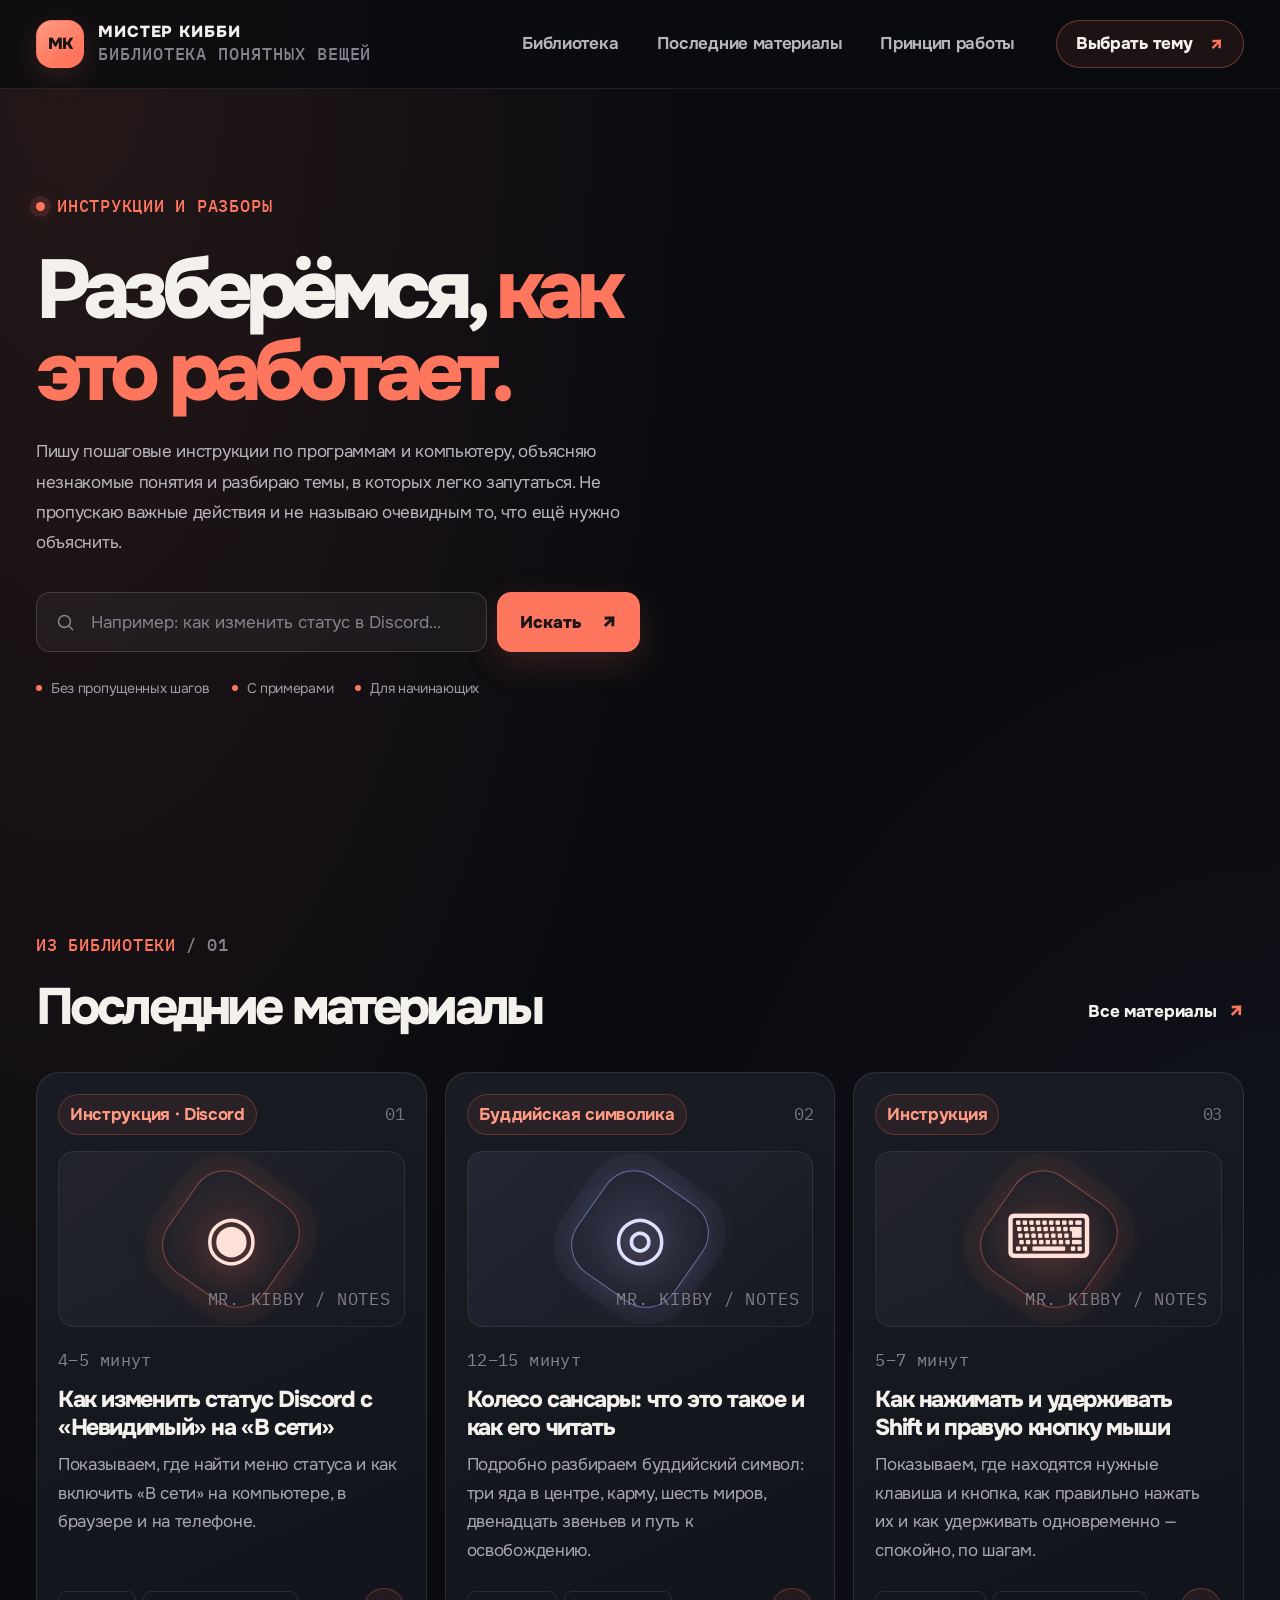
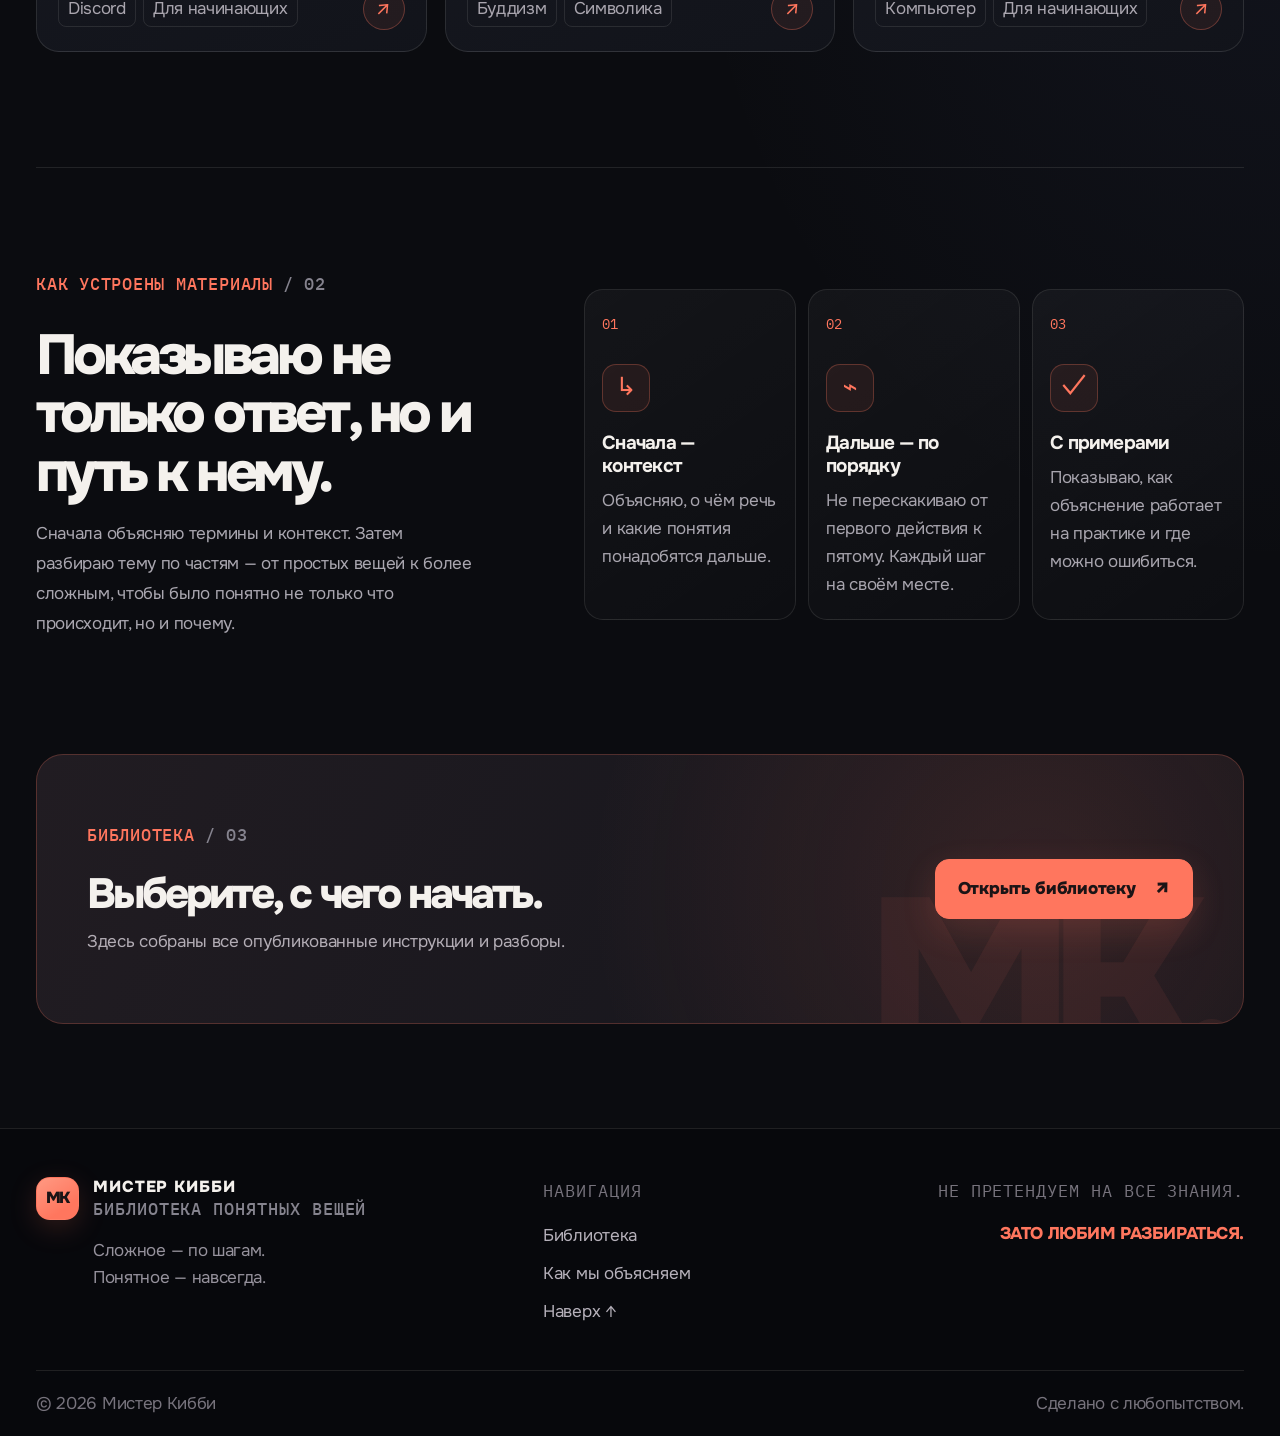
==== commit b4e1c2e5: "Rewrite homepage copy and simplify hero" ====
--- a/index.html
+++ b/index.html
@@ -5,11 +5,11 @@
   <meta name="viewport" content="width=device-width, initial-scale=1">
   <meta name="color-scheme" content="dark">
   <meta name="theme-color" content="#0b0c10">
-  <meta name="description" content="Гайды, инструкции и вдумчивые разборы от Мистера Кибби. Сложные темы — понятным языком, с примерами и без пропущенных шагов.">
-  <title>Мистер Кибби — разобраться можно во всём</title>
+  <meta name="description" content="Пошаговые инструкции по программам и компьютеру, объяснения незнакомых понятий и разборы сложных тем.">
+  <title>Мистер Кибби — инструкции и разборы</title>
   <link rel="canonical" href="https://paulkibby.github.io/shift-guide/">
-  <meta property="og:title" content="Мистер Кибби — разобраться можно во всём">
-  <meta property="og:description" content="Понятные инструкции и разборы. Сложное — по шагам, без лишнего шума.">
+  <meta property="og:title" content="Мистер Кибби — инструкции и разборы">
+  <meta property="og:description" content="Пошаговые инструкции по программам и компьютеру, объяснения незнакомых понятий и разборы сложных тем.">
   <meta property="og:type" content="website">
   <meta property="og:locale" content="ru_RU">
   <link rel="icon" type="image/svg+xml" href="./assets/favicon.svg">
@@ -21,7 +21,7 @@
   <link rel="stylesheet" href="./assets/css/type-scale.css">
   <script defer src="./assets/js/site.js"></script>
   <script type="application/ld+json">
-  {"@context":"https://schema.org","@type":"Blog","name":"Мистер Кибби","description":"Понятные инструкции, разборы и объяснения простым языком.","inLanguage":"ru"}
+  {"@context":"https://schema.org","@type":"Blog","name":"Мистер Кибби","description":"Пошаговые инструкции по программам и компьютеру, объяснения незнакомых понятий и разборы сложных тем.","inLanguage":"ru"}
   </script>
 </head>
 <body data-page="home">
@@ -30,59 +30,31 @@
   <main id="top">
     <section class="home-hero wrap" aria-labelledby="home-title">
       <div class="home-hero-copy">
-        <div class="eyebrow"><span class="eyebrow-pulse" aria-hidden="true"></span>Личная библиотека знаний</div>
-        <h1 class="home-title" id="home-title">Понимать <span>сложное</span> —<br>не привилегия.</h1>
-        <p class="home-description">Инструкции, понятные объяснения и разборы идей. Без снобизма, прыжков через шаги и ощущения, что вы пропустили первые десять лекций.</p>
+        <div class="eyebrow"><span class="eyebrow-pulse" aria-hidden="true"></span>Инструкции и разборы</div>
+        <h1 class="home-title" id="home-title">Разберёмся, <span>как это работает.</span></h1>
+        <p class="home-description">Пишу пошаговые инструкции по программам и компьютеру, объясняю незнакомые понятия и разбираю темы, в которых легко запутаться. Не пропускаю важные действия и не называю очевидным то, что ещё нужно объяснить.</p>
         <form class="hero-search" action="./library/" method="get" role="search">
           <label class="hero-search-field">
             <svg viewBox="0 0 24 24" fill="none" stroke="currentColor" stroke-width="1.8" aria-hidden="true"><circle cx="10.8" cy="10.8" r="6.8"></circle><path d="m16 16 4.5 4.5"></path></svg>
-            <input type="search" name="q" placeholder="Что хотите понять? Например, Discord…" aria-label="Поиск по библиотеке">
+            <input type="search" name="q" placeholder="Например: как изменить статус в Discord…" aria-label="Поиск по библиотеке">
           </label>
-          <button class="button-primary" type="submit">Найти материал <span aria-hidden="true">↗</span></button>
+          <button class="button-primary" type="submit">Искать <span aria-hidden="true">↗</span></button>
         </form>
-        <div class="hero-signals" aria-label="Принципы материалов">
-          <span><i aria-hidden="true"></i>Пошагово</span>
-          <span><i aria-hidden="true"></i>Понятным языком</span>
-          <span><i aria-hidden="true"></i>Без лишнего шума</span>
+        <div class="hero-signals" aria-label="Что вы найдёте в материалах">
+          <span><i aria-hidden="true"></i>Без пропущенных шагов</span>
+          <span><i aria-hidden="true"></i>С примерами</span>
+          <span><i aria-hidden="true"></i>Для начинающих</span>
         </div>
       </div>
-
-      <aside class="hero-feature" aria-label="Рекомендуемая инструкция">
-        <div class="feature-orbit feature-orbit-one" aria-hidden="true"></div>
-        <div class="feature-orbit feature-orbit-two" aria-hidden="true"></div>
-        <div class="feature-topline">
-          <span class="feature-label">В центре внимания</span>
-          <span class="feature-counter">01 <i>/</i> 03</span>
-        </div>
-        <div class="feature-art" aria-hidden="true">
-          <span class="feature-art-ring"></span>
-          <span class="feature-art-mark">MK<span>®</span></span>
-          <span class="feature-art-index">FIELD NOTES<br>№ 001</span>
-        </div>
-        <div class="feature-copy">
-          <div class="feature-category">Инструкция <span>·</span> Discord</div>
-          <h2>Как изменить статус с «Невидимый» на «В сети»</h2>
-          <p>Где найти меню статуса и что нажать на компьютере или телефоне.</p>
-          <a class="feature-link" href="./articles/discord-invisible-to-online.html">Открыть инструкцию <span aria-hidden="true">↗</span></a>
-        </div>
-        <div class="feature-bottomline"><span>ПОНЯТНО С ПЕРВОГО ШАГА</span><span>MR. KIBBY / 2026</span></div>
-      </aside>
-    </section>
-
-    <section class="numbers-strip wrap" aria-label="О библиотеке">
-      <div class="number-item"><strong>03</strong><span>материала в библиотеке</span></div>
-      <div class="number-item"><strong>02</strong><span>формата: гайды и разборы</span></div>
-      <div class="number-item"><strong>∞</strong><span>тем, которые можно разобрать</span></div>
-      <div class="numbers-note">Небольшая библиотека.<br>Большое любопытство.</div>
     </section>
 
     <section class="home-library wrap" id="articles" aria-labelledby="library-title">
       <div class="section-heading">
         <div>
-          <div class="section-kicker">Библиотека <span> / 01</span></div>
-          <h2 id="library-title">Найдите то, что<br>давно хотелось понять.</h2>
+          <div class="section-kicker">Из библиотеки <span> / 01</span></div>
+          <h2 id="library-title">Последние материалы</h2>
         </div>
-        <a class="text-link" href="./library/">Вся библиотека <span aria-hidden="true">↗</span></a>
+        <a class="text-link" href="./library/">Все материалы <span aria-hidden="true">↗</span></a>
       </div>
       <div class="article-grid home-article-grid" id="home-article-grid" aria-live="polite">
         <div class="catalog-loading">Загружаем материалы…</div>
@@ -91,39 +63,39 @@
 
     <section class="method-section wrap" id="about" aria-labelledby="method-title">
       <div class="method-heading">
-        <div class="section-kicker">Как мы объясняем <span>/ 02</span></div>
-        <h2 id="method-title">Сложное — не значит<br><em>недоступное.</em></h2>
-        <p>Хорошее объяснение не проверяет, сколько вы уже знаете. Оно помогает разобраться с нуля — и не теряет точность по дороге.</p>
+        <div class="section-kicker">Как устроены материалы <span>/ 02</span></div>
+        <h2 id="method-title">Показываю не только ответ, но и путь к нему.</h2>
+        <p>Сначала объясняю термины и контекст. Затем разбираю тему по частям — от простых вещей к более сложным, чтобы было понятно не только что происходит, но и почему.</p>
       </div>
       <div class="method-steps">
         <article class="method-card">
           <span class="method-index">01</span>
           <div class="method-icon" aria-hidden="true">↳</div>
-          <h3>Сначала контекст</h3>
-          <p>Объясняем, что перед вами, зачем это нужно и какие слова важно знать.</p>
+          <h3>Сначала — контекст</h3>
+          <p>Объясняю, о чём речь и какие понятия понадобятся дальше.</p>
         </article>
         <article class="method-card">
           <span class="method-index">02</span>
           <div class="method-icon" aria-hidden="true">⌁</div>
-          <h3>Потом каждый шаг</h3>
-          <p>Показываем последовательность действий и не пропускаем мелочи, которые на деле важны.</p>
+          <h3>Дальше — по порядку</h3>
+          <p>Не перескакиваю от первого действия к пятому. Каждый шаг на своём месте.</p>
         </article>
         <article class="method-card">
           <span class="method-index">03</span>
           <div class="method-icon" aria-hidden="true">✓</div>
-          <h3>В конце — ясность</h3>
-          <p>Проверяем результат, разбираем частые ошибки и повторяем главное.</p>
+          <h3>С примерами</h3>
+          <p>Показываю, как объяснение работает на практике и где можно ошибиться.</p>
         </article>
       </div>
     </section>
 
     <section class="closing-cta wrap">
       <div>
-        <div class="section-kicker">Следующий шаг <span>/ 03</span></div>
-        <h2>Любопытство — хороший повод начать.</h2>
-        <p>Выберите тему, задайте вопрос и разберитесь в ней в своём темпе.</p>
+        <div class="section-kicker">Библиотека <span>/ 03</span></div>
+        <h2>Выберите, с чего начать.</h2>
+        <p>Здесь собраны все опубликованные инструкции и разборы.</p>
       </div>
-      <a class="button-primary button-primary-light" href="./library/">Перейти в библиотеку <span aria-hidden="true">↗</span></a>
+      <a class="button-primary button-primary-light" href="./library/">Открыть библиотеку <span aria-hidden="true">↗</span></a>
       <span class="cta-decoration" aria-hidden="true">MK.</span>
     </section>
   </main>
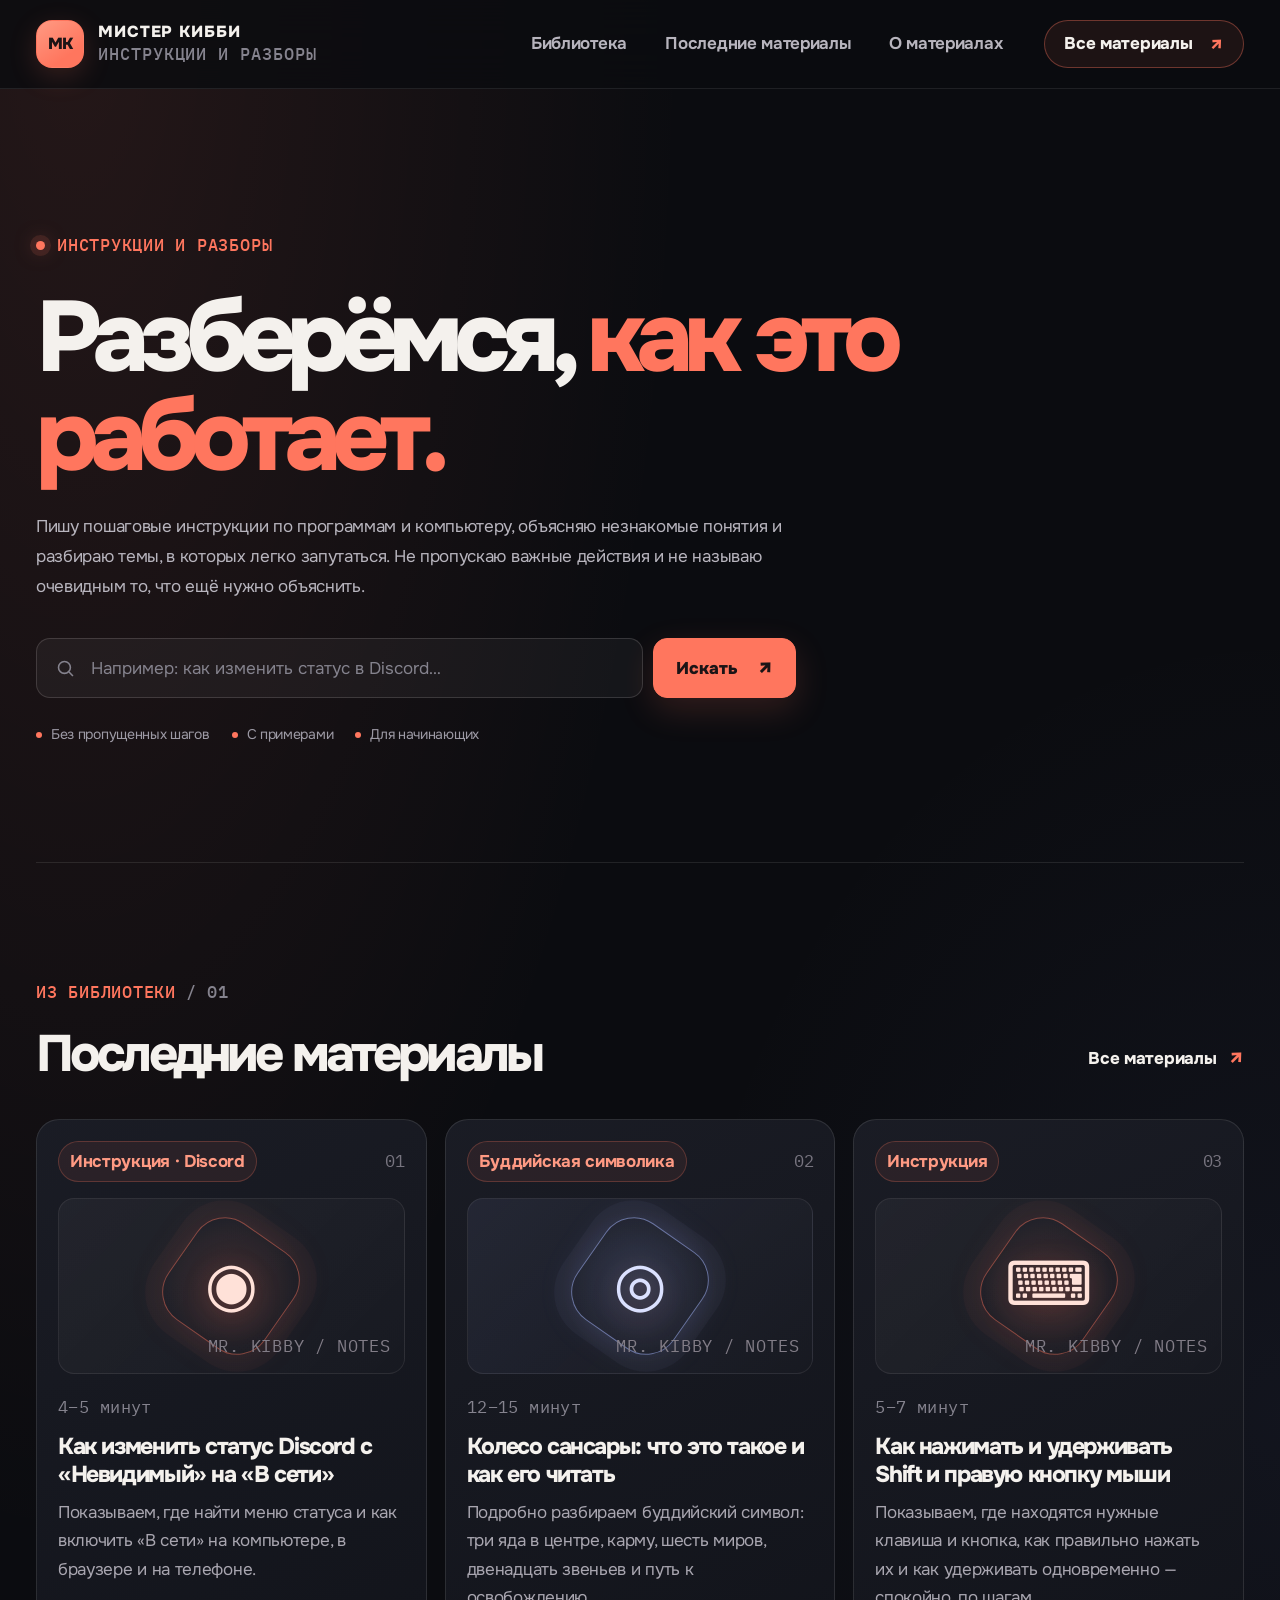
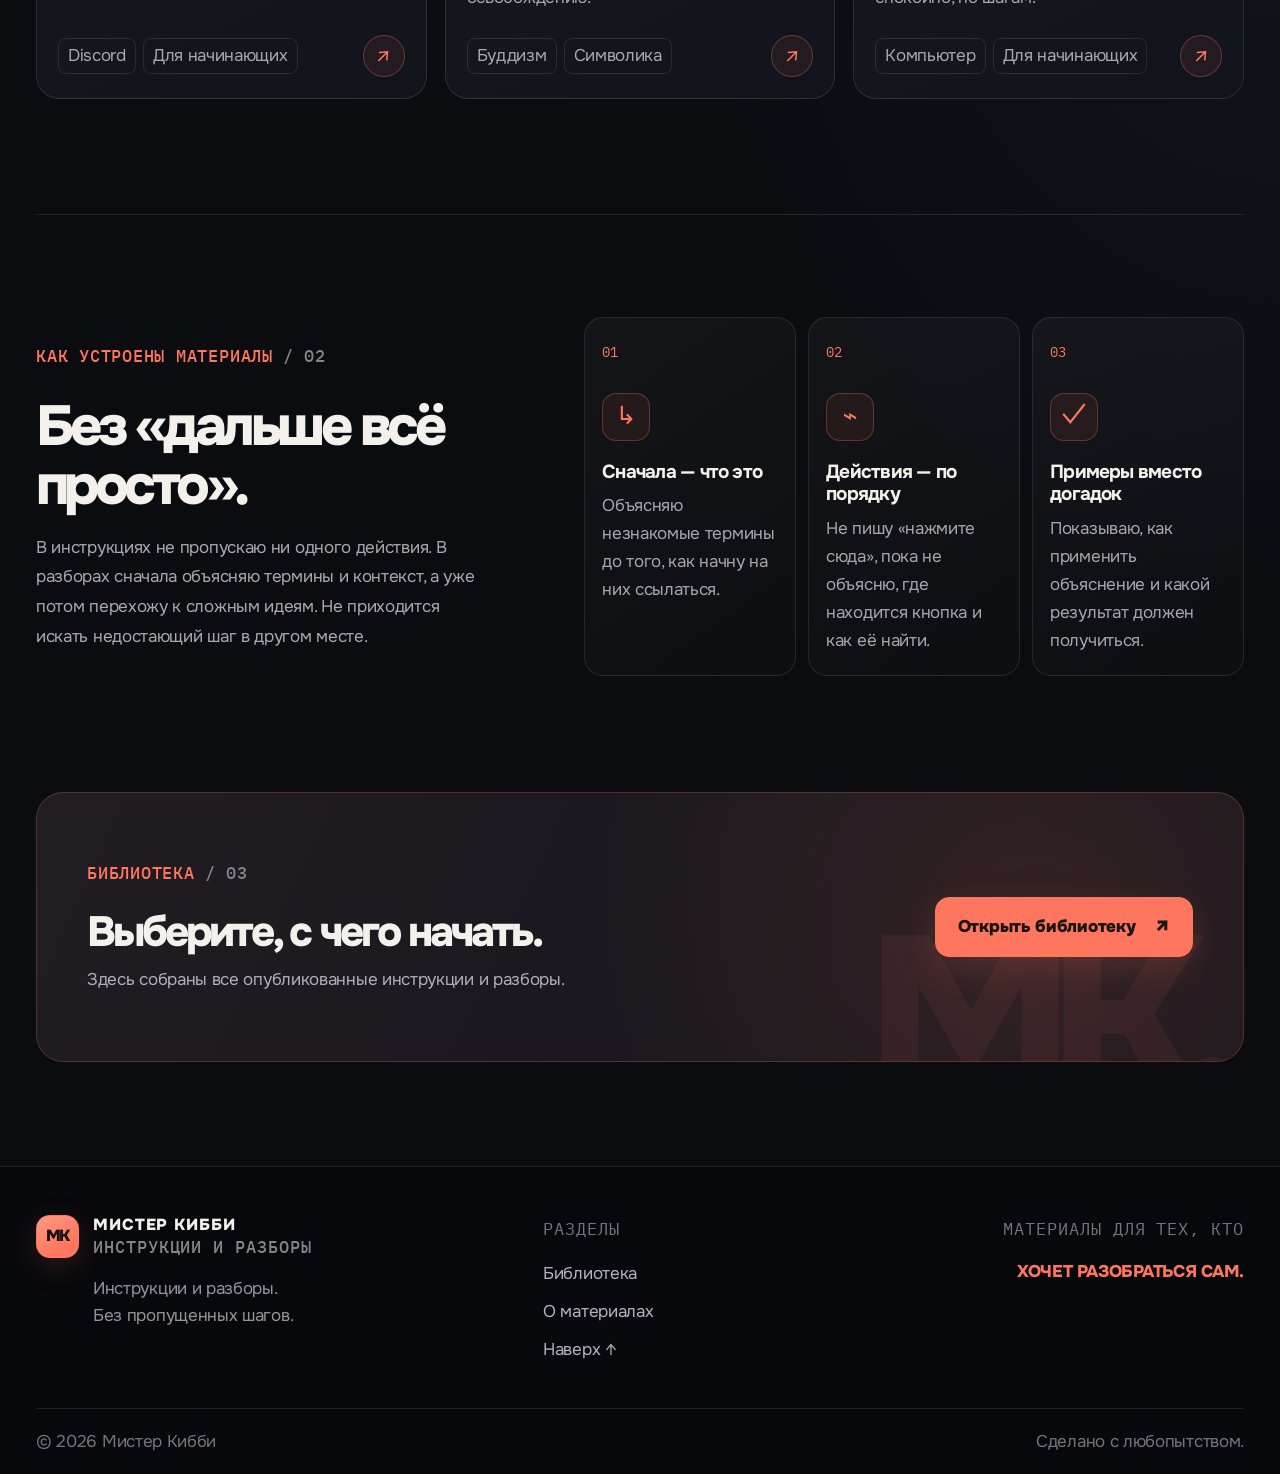
==== commit d7ba6075: "Refine homepage editorial copy" ====
--- a/index.html
+++ b/index.html
@@ -64,27 +64,27 @@
     <section class="method-section wrap" id="about" aria-labelledby="method-title">
       <div class="method-heading">
         <div class="section-kicker">Как устроены материалы <span>/ 02</span></div>
-        <h2 id="method-title">Показываю не только ответ, но и путь к нему.</h2>
-        <p>Сначала объясняю термины и контекст. Затем разбираю тему по частям — от простых вещей к более сложным, чтобы было понятно не только что происходит, но и почему.</p>
+        <h2 id="method-title">Без «дальше всё просто».</h2>
+        <p>В инструкциях не пропускаю ни одного действия. В разборах сначала объясняю термины и контекст, а уже потом перехожу к сложным идеям. Не приходится искать недостающий шаг в другом месте.</p>
       </div>
       <div class="method-steps">
         <article class="method-card">
           <span class="method-index">01</span>
           <div class="method-icon" aria-hidden="true">↳</div>
-          <h3>Сначала — контекст</h3>
-          <p>Объясняю, о чём речь и какие понятия понадобятся дальше.</p>
+          <h3>Сначала — что это</h3>
+          <p>Объясняю незнакомые термины до того, как начну на них ссылаться.</p>
         </article>
         <article class="method-card">
           <span class="method-index">02</span>
           <div class="method-icon" aria-hidden="true">⌁</div>
-          <h3>Дальше — по порядку</h3>
-          <p>Не перескакиваю от первого действия к пятому. Каждый шаг на своём месте.</p>
+          <h3>Действия — по порядку</h3>
+          <p>Не пишу «нажмите сюда», пока не объясню, где находится кнопка и как её найти.</p>
         </article>
         <article class="method-card">
           <span class="method-index">03</span>
           <div class="method-icon" aria-hidden="true">✓</div>
-          <h3>С примерами</h3>
-          <p>Показываю, как объяснение работает на практике и где можно ошибиться.</p>
+          <h3>Примеры вместо догадок</h3>
+          <p>Показываю, как применить объяснение и какой результат должен получиться.</p>
         </article>
       </div>
     </section>
--- a/assets/css/site.css
+++ b/assets/css/site.css
@@ -231,14 +231,11 @@
 
 /* Home: first screen */
 .home-hero {
-  display: grid;
-  grid-template-columns: minmax(0, 1.08fr) minmax(400px, .92fr);
-  align-items: center;
-  gap: clamp(46px, 7vw, 104px);
-  padding-top: clamp(76px, 8vw, 116px);
-  padding-bottom: clamp(80px, 9vw, 124px);
-}
-.home-hero-copy { max-width: 720px; }
+  display: block;
+  padding-top: clamp(96px, 11vw, 148px);
+  padding-bottom: clamp(88px, 9vw, 124px);
+}
+.home-hero-copy { max-width: 1060px; }
 .eyebrow { gap: 12px; }
 .eyebrow-pulse {
   width: 9px;
@@ -248,28 +245,28 @@
   box-shadow: 0 0 0 6px rgba(255,118,94,.12), 0 0 20px rgba(255,118,94,.55);
 }
 .home-title {
-  max-width: 790px;
-  margin: 28px 0 24px;
-  color: var(--color-text);
-  font-size: clamp(54px, 6.5vw, 88px);
+  max-width: 1060px;
+  margin: 30px 0 25px;
+  color: var(--color-text);
+  font-size: clamp(62px, 7.8vw, 104px);
   font-weight: 800;
   letter-spacing: -.09em;
   line-height: .99;
 }
 .home-title span, .library-hero h1 em, .not-found h1 em { color: var(--color-accent); font-style: normal; }
 .home-description {
-  max-width: 650px;
+  max-width: 790px;
   margin: 0;
   color: #b8b5be;
-  font-size: clamp(18px, 1.6vw, 20px);
+  font-size: clamp(18px, 1.55vw, 21px);
   line-height: 1.78;
 }
 .hero-search {
   display: flex;
   align-items: stretch;
   gap: 10px;
-  max-width: 700px;
-  margin-top: 34px;
+  max-width: 760px;
+  margin-top: 36px;
 }
 .hero-search-field, .library-search-field {
   position: relative;
@@ -338,157 +335,8 @@
 .hero-signals span { display: inline-flex; align-items: center; gap: 9px; font-size: 14px; }
 .hero-signals i { width: 6px; height: 6px; border-radius: 50%; background: var(--color-accent); }
 
-/* Featured item */
-.hero-feature {
-  position: relative;
-  display: flex;
-  min-height: 545px;
-  flex-direction: column;
-  overflow: hidden;
-  padding: 27px 30px 22px;
-  border: 1px solid rgba(255,255,255,.13);
-  border-radius: var(--radius-xl);
-  isolation: isolate;
-  background:
-    linear-gradient(145deg, rgba(41, 37, 47, .98), rgba(20, 21, 29, .98) 66%),
-    var(--color-surface);
-  box-shadow: var(--shadow-soft);
-}
-.hero-feature::before {
-  position: absolute;
-  z-index: -1;
-  top: 82px;
-  right: -92px;
-  width: 405px;
-  height: 405px;
-  content: "";
-  border: 1px solid rgba(255,118,94,.25);
-  border-radius: 50%;
-  box-shadow: 0 0 0 34px rgba(255,118,94,.035), 0 0 0 76px rgba(255,118,94,.025), 0 0 0 122px rgba(255,118,94,.018);
-}
-.feature-orbit { position: absolute; z-index: -1; border: 1px solid rgba(255,255,255,.1); border-radius: 50%; pointer-events: none; }
-.feature-orbit-one { top: 120px; right: -24px; width: 310px; height: 310px; }
-.feature-orbit-two { top: 157px; right: 13px; width: 235px; height: 235px; }
-.feature-topline, .feature-bottomline {
-  display: flex;
-  align-items: center;
-  justify-content: space-between;
-  gap: 15px;
-}
-.feature-label, .feature-counter, .feature-bottomline {
-  color: #b5aeb4;
-  font-family: var(--font-mono);
-  font-size: 14px;
-  letter-spacing: .055em;
-}
-.feature-label { color: var(--color-accent-strong); text-transform: uppercase; }
-.feature-counter { color: #85818a; }
-.feature-counter i { padding: 0 4px; color: var(--color-accent); font-style: normal; }
-.feature-art { position: relative; display: flex; min-height: 215px; align-items: center; justify-content: center; }
-.feature-art-ring {
-  position: absolute;
-  width: 176px;
-  height: 176px;
-  border: 1px solid rgba(255,118,94,.55);
-  border-radius: 48px;
-  transform: rotate(34deg);
-  box-shadow: 0 0 55px rgba(255,118,94,.12), inset 0 0 40px rgba(255,118,94,.05);
-}
-.feature-art-mark {
-  position: relative;
-  color: #ffe1d8;
-  font-size: 104px;
-  font-weight: 800;
-  letter-spacing: -.12em;
-  line-height: 1;
-  text-shadow: 0 9px 50px rgba(255,118,94,.23);
-}
-.feature-art-mark span {
-  position: absolute;
-  top: 14px;
-  right: -24px;
-  color: var(--color-accent);
-  font-family: var(--font-mono);
-  font-size: 15px;
-  letter-spacing: 0;
-}
-.feature-art-index {
-  position: absolute;
-  right: 2px;
-  bottom: 22px;
-  color: #77727c;
-  font-family: var(--font-mono);
-  font-size: 14px;
-  line-height: 1.55;
-  text-align: right;
-}
-.feature-copy { position: relative; max-width: 440px; margin-top: auto; }
-.feature-category {
-  color: var(--color-accent-strong);
-  font-family: var(--font-mono);
-  font-size: 14px;
-  letter-spacing: .06em;
-  text-transform: uppercase;
-}
-.feature-category span { padding: 0 6px; color: #817b84; }
-.feature-copy h2 {
-  margin: 12px 0 10px;
-  color: #fbf3ef;
-  font-size: clamp(25px, 2.5vw, 34px);
-  font-weight: 780;
-  letter-spacing: -.065em;
-  line-height: 1.16;
-}
-.feature-copy p { margin: 0; color: #b2abb3; font-size: 16px; line-height: 1.65; }
-.feature-link {
-  display: inline-flex;
-  align-items: center;
-  gap: 15px;
-  margin-top: 20px;
-  color: var(--color-text);
-  font-size: 16px;
-  font-weight: 800;
-}
-.feature-link span { color: var(--color-accent); font-size: 21px; transition: transform .2s ease; }
-.feature-link:hover span { transform: translate(3px, -3px); }
-.feature-bottomline {
-  margin-top: 25px;
-  padding-top: 17px;
-  border-top: 1px solid rgba(255,255,255,.1);
-  color: #77727c;
-}
-
-/* Small data strip */
-.numbers-strip {
-  display: grid;
-  grid-template-columns: 1fr 1fr 1fr .9fr;
-  align-items: center;
-  gap: 24px;
-  padding-top: 27px;
-  padding-bottom: 27px;
-  border-top: 1px solid var(--color-line);
-  border-bottom: 1px solid var(--color-line);
-}
-.number-item { display: flex; align-items: center; gap: 14px; }
-.number-item strong {
-  color: var(--color-accent);
-  font-size: 37px;
-  font-weight: 800;
-  letter-spacing: -.08em;
-  line-height: 1;
-}
-.number-item span { max-width: 150px; color: #aaa6af; font-size: 14px; line-height: 1.45; }
-.numbers-note {
-  justify-self: end;
-  color: #807d87;
-  font-family: var(--font-mono);
-  font-size: 14px;
-  line-height: 1.65;
-  text-align: right;
-}
-
 /* Home article section and cards */
-.home-library { padding-top: clamp(84px, 9vw, 124px); padding-bottom: clamp(90px, 9vw, 126px); }
+.home-library { padding-top: clamp(84px, 9vw, 124px); padding-bottom: clamp(90px, 9vw, 126px); border-top: 1px solid var(--color-line); }
 .section-heading, .browser-topline {
   display: flex;
   align-items: end;
@@ -1205,14 +1053,12 @@
 }
 
 /* Accessibility: all interface and reading copy stays at or above 14px. */
-body[data-page] :where(small, p, li, a, button, input, label, summary, figcaption, time, code, .category-label, .card-index, .card-read-time, .card-tag, .card-art-caption, .feature-label, .feature-counter, .feature-category, .feature-art-index, .feature-bottomline, .number-item span, .numbers-note, .eyebrow, .section-kicker, .section-overline, .toc-title, .toc nav a, .pill, .section-kicker, .status-copy span, .realm p, .wheel-key-item span, .footer-links > span, .footer-signoff > span, .footer-bottom, .sort-note, .library-count) {
+body[data-page] :where(small, p, li, a, button, input, label, summary, figcaption, time, code, .category-label, .card-index, .card-read-time, .card-tag, .card-art-caption, .eyebrow, .section-kicker, .section-overline, .toc-title, .toc nav a, .pill, .section-kicker, .status-copy span, .realm p, .wheel-key-item span, .footer-links > span, .footer-signoff > span, .footer-bottom, .sort-note, .library-count) {
   font-size: max(14px, 1em);
 }
 
 /* Responsive layouts */
 @media (max-width: 1120px) {
-  .home-hero { grid-template-columns: minmax(0, 1fr) minmax(340px, .9fr); gap: 42px; }
-  .hero-feature { min-height: 510px; padding-inline: 24px; }
   .article-grid { grid-template-columns: repeat(2, minmax(0, 1fr)); }
   .method-section { grid-template-columns: 1fr; gap: 35px; }
   .method-heading { max-width: 700px; }
@@ -1241,12 +1087,8 @@
   .site-nav a { padding: 13px 4px; border-bottom: 1px solid var(--color-line); font-size: 16px; }
   .site-nav a:last-child { border-bottom: 0; }
   .site-nav a::after { display: none; }
-  .home-hero { grid-template-columns: 1fr; gap: 42px; padding-top: 70px; padding-bottom: 70px; }
-  .home-hero-copy { max-width: 760px; }
-  .home-title { max-width: 800px; font-size: clamp(56px, 9vw, 78px); }
-  .hero-feature { min-height: 500px; }
-  .numbers-strip { grid-template-columns: repeat(3, 1fr); }
-  .numbers-note { display: none; }
+  .home-hero { padding-top: 76px; padding-bottom: 82px; }
+  .home-title { max-width: 940px; font-size: clamp(56px, 8vw, 82px); }
   .layout { grid-template-columns: 1fr; gap: 28px; padding-top: 35px; }
   .toc { position: static; }
   .toc nav { grid-template-columns: repeat(2, minmax(0, 1fr)); }
@@ -1270,16 +1112,6 @@
   .hero-search .button-primary, .library-search .button-primary { width: 100%; min-height: 56px; }
   .hero-signals { gap: 11px 16px; }
   .hero-signals span { font-size: 14px; }
-  .hero-feature { min-height: 490px; padding: 21px 20px 18px; border-radius: 23px; }
-  .feature-art { min-height: 190px; }
-  .feature-art-mark { font-size: 83px; }
-  .feature-art-ring { width: 145px; height: 145px; border-radius: 38px; }
-  .feature-copy h2 { font-size: 27px; }
-  .feature-bottomline { font-size: 14px; }
-  .numbers-strip { grid-template-columns: 1fr; gap: 18px; padding-block: 23px; }
-  .number-item { gap: 17px; }
-  .number-item strong { width: 58px; font-size: 34px; }
-  .number-item span { max-width: none; font-size: 15px; }
   .home-library { padding-top: 67px; padding-bottom: 75px; }
   .section-heading, .browser-topline { align-items: flex-start; flex-direction: column; gap: 14px; margin-bottom: 24px; }
   .section-heading h2 { font-size: 37px; }
